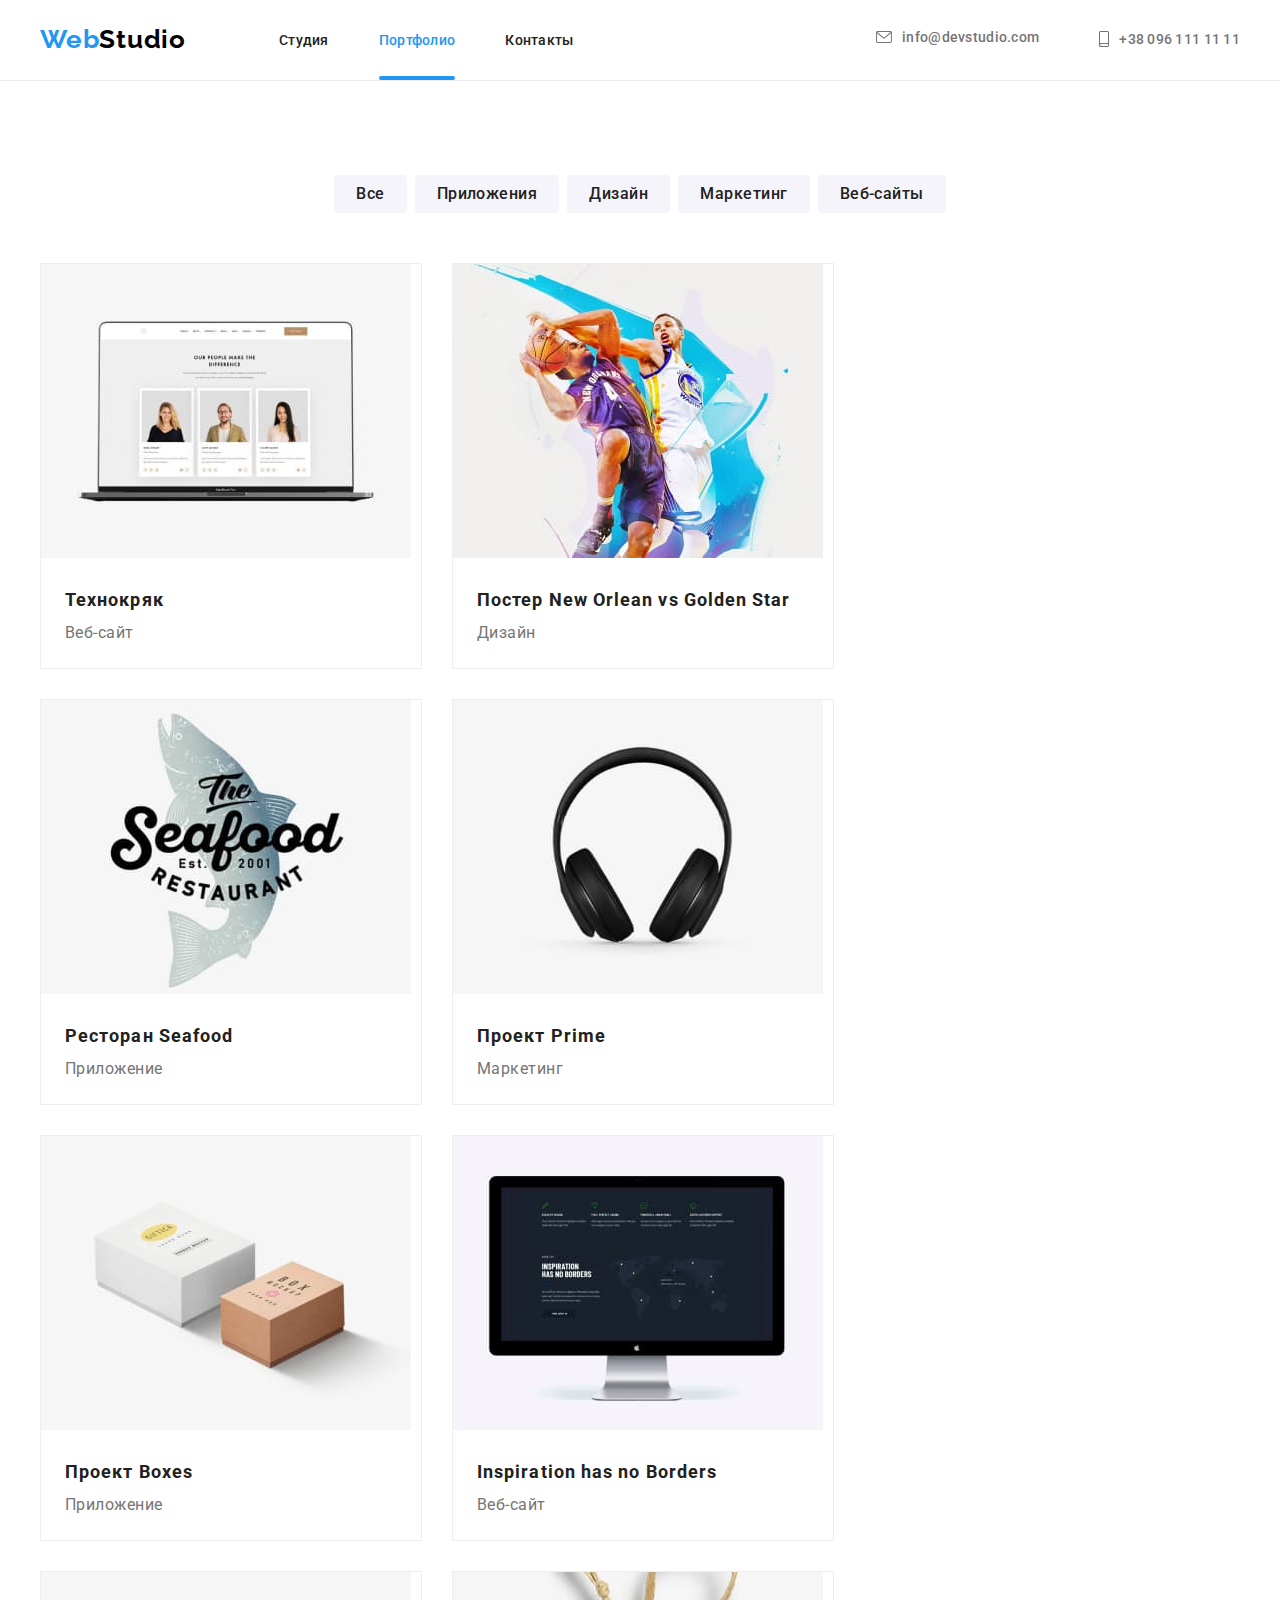
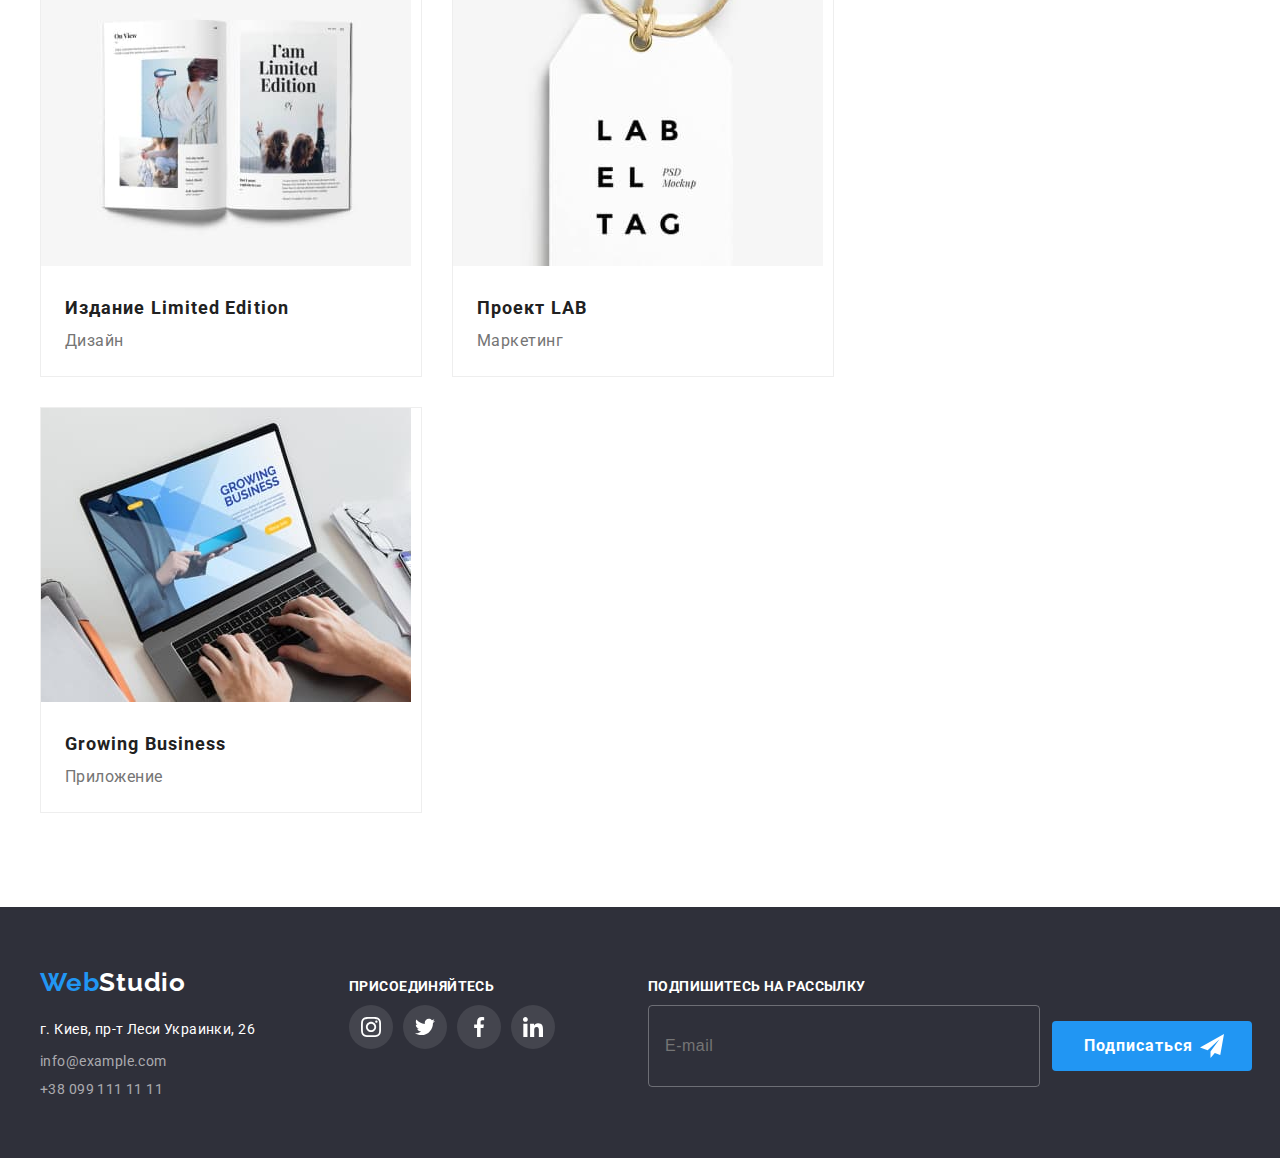
==== portfolio.html @ 2381a297 "just push" ====
<!DOCTYPE html>
<html lang="ru">
  <head>
    <meta charset="UTF-8" />
    <meta http-equiv="X-UA-Compatible" content="IE=edge" />
    <meta name="viewport" content="width=device-width, initial-scale=1.0" />
    <link
      href="https://fonts.googleapis.com/css2?family=Raleway:wght@700&family=Roboto:wght@400;500;700;900&display=swap"
      rel="stylesheet"
    />
    <title>webstudio</title>
    <link
      rel="stylesheet"
      href="https://cdnjs.cloudflare.com/ajax/libs/modern-normalize/1.1.0/modern-normalize.min.css"
      integrity="sha512-wpPYUAdjBVSE4KJnH1VR1HeZfpl1ub8YT/NKx4PuQ5NmX2tKuGu6U/JRp5y+Y8XG2tV+wKQpNHVUX03MfMFn9Q=="
      crossorigin="anonymous"
      referrerpolicy="no-referrer"
    />
    <!-- <link rel="stylesheet" href="./css/styles.css" /> -->
    <link rel="stylesheet" href="./css/main.min.css" />
  </head>

  <body>
    <!-- Шапка-->
    <header class="page-header">
      <div class="container">
        <nav class="nav">
          <a href="/" lang="en" class="logo link"
            ><span class="logo-part link">Web</span>Studio</a
          >
          <ul class="nav__menu">
            <li class="menu__item">
              <a href="./index.html" class="menu__link link">Студия</a>
            </li>
            <li class="menu__item">
              <a href="./portfolio.html" class="menu__link link current"
                >Портфолио</a
              >
            </li>
            <li class="menu__item">
              <a href="" class="menu__link link">Контакты</a>
            </li>
          </ul>
        </nav>
        <ul class="header-contacts">
          <li class="mail-icon">
            <a
              href="mailto:info@devstudio.com"
              class="contact-list-header link"
            >
              <svg class="envelope-header-icon" width="16" height="12">
                <use href="./images/icons.svg#icon-envelope"></use>
              </svg>
              info@devstudio.com</a
            >
          </li>
          <li>
            <a href="tel:+380961111111" class="contact-list-header link">
              <svg class="phone-header-icon" width="10" height="16">
                <use href="./images/icons.svg#icon-smartphone"></use>
              </svg>
              +38 096 111 11 11</a
            >
          </li>
        </ul>
      </div>
    </header>
    <main>
      <section class="portfolio-section">
        <div class="container">
          <h1 class="visually-hidden">Наши проекты</h1>
          <ul class="menu-list">
            <li class="menu-list__item">
              <button type="button" class="menu-list__menu-btn current">
                Все
              </button>
            </li>
            <li class="menu-list__item">
              <button type="button" class="menu-list__menu-btn">
                Приложения
              </button>
            </li>
            <li class="menu-list__item">
              <button type="button" class="menu-list__menu-btn">Дизайн</button>
            </li>
            <li class="menu-list__item">
              <button type="button" class="menu-list__menu-btn">
                Маркетинг
              </button>
            </li>
            <li class="menu-list__item">
              <button type="button" class="menu-list__menu-btn">
                Веб-сайты
              </button>
            </li>
          </ul>
          <ul class="exemples">
            <li class="exemples__card">
              <div class="exemples-hover-wrap">
                <img
                  src="./images/projectsimg/technokriack.jpg"
                  alt="открытый ноутбук"
                />
                <p class="exemples-hover-text">
                  Ресурс предлагает комплексные предложения с разным уровнем
                  функционала и сервисов. Все это позволит посетителю получить
                  исчерпывающие сведения о компании или частном лице.
                </p>
              </div>
              <div class="sample-caption">
                <h3 class="exemple-caption">Технокряк</h3>
                <p class="exemple-type">Веб-сайт</p>
              </div>
            </li>
            <li class="exemples__card">
              <div class="exemples-hover-wrap">
                <img
                  src="./images/projectsimg/basketposter.jpg"
                  alt="два баскетболиста борются за мяч"
                />
                <p class="exemples-hover-text">
                  Ресурс предлагает комплексные предложения с разным уровнем
                  функционала и сервисов. Все это позволит посетителю получить
                  исчерпывающие сведения о компании или частном лице.
                </p>
              </div>
              <div class="sample-caption">
                <h3 class="exemple-caption">
                  Постер <span lang="en">New Orlean vs Golden Star</span>
                </h3>
                <p class="exemple-type">Дизайн</p>
              </div>
            </li>
            <li class="exemples__card">
              <div class="exemples-hover-wrap">
                <img
                  src="./images/projectsimg/restaurantseafood.jpg"
                  alt="логотип ресторана с нарисованой рыбой на фоне"
                />
                <p class="exemples-hover-text">
                  Ресурс предлагает комплексные предложения с разным уровнем
                  функционала и сервисов. Все это позволит посетителю получить
                  исчерпывающие сведения о компании или частном лице.
                </p>
              </div>
              <div class="sample-caption">
                <h3 class="exemple-caption">
                  Ресторан <span lang="en">Seafood</span>
                </h3>
                <p class="exemple-type">Приложение</p>
              </div>
            </li>
            <li class="exemples__card">
              <div class="exemples-hover-wrap">
                <img
                  src="./images/projectsimg/primeearpods.jpg"
                  alt="черные наушники большие"
                />
                <p class="exemples-hover-text">
                  Ресурс предлагает комплексные предложения с разным уровнем
                  функционала и сервисов. Все это позволит посетителю получить
                  исчерпывающие сведения о компании или частном лице.
                </p>
              </div>
              <div class="sample-caption">
                <h3 class="exemple-caption">
                  Проект <span lang="en">Prime</span>
                </h3>
                <p class="exemple-type">Маркетинг</p>
              </div>
            </li>
            <li class="exemples__card">
              <div class="exemples-hover-wrap">
                <img
                  src="./images/projectsimg/boxes.jpg"
                  alt="две коробки белая и бежевая"
                />
                <p class="exemples-hover-text">
                  Ресурс предлагает комплексные предложения с разным уровнем
                  функционала и сервисов. Все это позволит посетителю получить
                  исчерпывающие сведения о компании или частном лице.
                </p>
              </div>
              <div class="sample-caption">
                <h3 class="exemple-caption">
                  Проект <span lang="en">Boxes</span>
                </h3>
                <p class="exemple-type">Приложение</p>
              </div>
            </li>
            <li class="exemples__card">
              <div class="exemples-hover-wrap">
                <img
                  src="./images/projectsimg/inspirationmac.jpg"
                  alt="imac компьютер на белом фоне"
                />
                <p class="exemples-hover-text">
                  Ресурс предлагает комплексные предложения с разным уровнем
                  функционала и сервисов. Все это позволит посетителю получить
                  исчерпывающие сведения о компании или частном лице.
                </p>
              </div>
              <div class="sample-caption">
                <h3 lang="en" class="exemple-caption">
                  Inspiration has no Borders
                </h3>
                <p class="exemple-type">Веб-сайт</p>
              </div>
            </li>
            <li class="exemples__card">
              <div class="exemples-hover-wrap">
                <img
                  src="./images/projectsimg/limitededition.jpg"
                  alt="открытая книга с фотографиями девушек и текстом"
                />
                <p class="exemples-hover-text">
                  Ресурс предлагает комплексные предложения с разным уровнем
                  функционала и сервисов. Все это позволит посетителю получить
                  исчерпывающие сведения о компании или частном лице.
                </p>
              </div>
              <div class="sample-caption">
                <h3 class="exemple-caption">
                  Издание <span lang="en">Limited Edition</span>
                </h3>
                <p class="exemple-type">Дизайн</p>
              </div>
            </li>
            <li class="exemples__card">
              <div class="exemples-hover-wrap">
                <img
                  src="./images/projectsimg/labproject.jpg"
                  alt="бирка подвешена на бежевой веревке"
                />
                <p class="exemples-hover-text">
                  Ресурс предлагает комплексные предложения с разным уровнем
                  функционала и сервисов. Все это позволит посетителю получить
                  исчерпывающие сведения о компании или частном лице.
                </p>
              </div>
              <div class="sample-caption">
                <h3 class="exemple-caption">
                  Проект <span lang="en">LAB</span>
                </h3>
                <p class="exemple-type">Маркетинг</p>
              </div>
            </li>
            <li class="exemples__card">
              <div class="exemples-hover-wrap">
                <img
                  src="./images/projectsimg/businesgrow.jpg"
                  alt="открытый ноутбук с руками на клавиатуре"
                />
                <p class="exemples-hover-text">
                  Ресурс предлагает комплексные предложения с разным уровнем
                  функционала и сервисов. Все это позволит посетителю получить
                  исчерпывающие сведения о компании или частном лице.
                </p>
              </div>
              <div class="sample-caption">
                <h3 lang="en" class="exemple-caption">Growing Business</h3>
                <p class="exemple-type">Приложение</p>
              </div>
            </li>
          </ul>
        </div>
      </section>
    </main>
    <footer class="page-footer">
      <div class="container footer">
        <div class="container-footer">
          <div class="footer-logo-main">
            <a href="/" lang="en" class="logo link"
              ><span class="logo-part link"> Web</span
              ><span class="footer-logo">Studio</span></a
            >
          </div>
          <address>
            <ul class="footer-contacts">
              <li class="footer-contacts__item">
                <a
                  href="https://goo.gl/maps/MhNTVuYmyWMfQof16"
                  target="_blank"
                  rel="nooper nofollow norereferrer"
                  class="address link"
                  >г. Киев, пр-т Леси Украинки, 26</a
                >
              </li>
              <li class="footer-contacts__item">
                <a href="mailto:info@example.com" class="contact-list link"
                  >info@example.com</a
                >
              </li>
              <li class="footer-contacts__item">
                <a href="tel:+380991111111" class="contact-list link"
                  >+38 099 111 11 11</a
                >
              </li>
            </ul>
          </address>
        </div>

        <div class="footer-soc">
          <p class="footer-soc__title">ПРИСОЕДИНЯЙТЕСЬ</p>
          <ul class="footer-soc__list">
            <li class="footer-soc__item">
              <a href="" class="footer-soc__link">
                <svg class="footer-soc__icon" width="20" height="20">
                  <use href="./images/icons.svg#icon-instagram"></use>
                </svg>
              </a>
            </li>
            <li class="footer-soc__item">
              <a href="" class="footer-soc__link">
                <svg class="footer-soc__icon" width="20" height="20">
                  <use href="./images/icons.svg#icon-twitter"></use>
                </svg>
              </a>
            </li>
            <li class="footer-soc__item">
              <a href="" class="footer-soc__link">
                <svg class="footer-soc__icon" width="20" height="20">
                  <use href="./images/icons.svg#icon-facebook"></use>
                </svg>
              </a>
            </li>
            <li class="footer-soc__item">
              <a href="" class="footer-soc__link">
                <svg class="footer-soc__icon" width="20" height="20">
                  <use href="./images/icons.svg#icon-linkedin"></use>
                </svg>
              </a>
            </li>
          </ul>
        </div>
        <div class="subscribe">
          <h2 class="subscribe__title">Подпишитесь на рассылку</h2>
          <div class="form">
            <input
              type="email"
              name="user-mail-footer"
              class="form__input"
              id="user-mail-footer"
              placeholder="E-mail"
            />
            <div class="form__button-wrap">
              <button type="submit" class="button-title">Подписаться</button>
              <svg class="send-icon" width="24" height="24">
                <use href="./images/icons.svg#icon-send"></use>
              </svg>
            </div>
          </div>
        </div>
      </div>
    </footer>
  </body>
</html>
---- css/main.min.css ----
:root{--primary-text-color: #757575;--tittle-text-color: #212121;--accent-color: #2196f3;--primary-bg-color: #ffffff}html{-webkit-box-sizing:border-box;box-sizing:border-box}body{background-color:var(--primary-bg-color);color:var(--primary-text-color);font-family:Roboto,sans-serif;margin:0}p,h1,h2,h3,h4,h5,h6{font-family:Roboto;margin:0}ul{list-style:none;padding:0;margin:0}img{max-width:100%}.link{text-decoration:none}.list{list-style:none}.visually-hidden{position:absolute;white-space:nowrap;width:1px;height:1px;overflow:hidden;border:0;padding:0;clip:rect(0 0 0 0);-webkit-clip-path:inset(50%);clip-path:inset(50%);margin:-1px}.container{width:1200px;padding-left:15px;padding-right:15px;margin:auto}.features{padding-top:94px;padding-bottom:94px}.portfolio-section{padding-top:94px;padding-bottom:94px}.about{padding-bottom:94px}.logo{font-family:"Raleway",sans-serif;font-style:normal;font-weight:700;color:#000;font-size:26px;line-height:1.19;letter-spacing:.03em;margin-right:93px}.logo-part{color:var(--accent-color);letter-spacing:.03em}.footer-logo{color:#fff;background-color:#2f303a;letter-spacing:.03em}.button-title{font-family:inherit;font-style:normal;font-weight:700;font-size:16px;line-height:1.88;display:-webkit-box;display:-ms-flexbox;display:flex;-webkit-box-align:center;-ms-flex-align:center;align-items:center;text-align:center;letter-spacing:.06em;cursor:pointer;color:#fff;background-color:#2196f3;min-width:200px;height:50px;padding:10px 32px;margin:auto;border-radius:4px;border:0}.button-title:hover,.button-title:focus{opacity:.9;-webkit-transition:250ms cubic-bezier(0.4, 0, 0.2, 1);transition:250ms cubic-bezier(0.4, 0, 0.2, 1)}.form__button-wrap{display:-webkit-box;display:-ms-flexbox;display:flex;-webkit-box-orient:horizontal;-webkit-box-direction:reverse;-ms-flex-direction:row-reverse;flex-direction:row-reverse;position:relative}.modal-button{display:block;margin:0 auto;margin-top:30px;padding:10px 55px}.menu-list__menu-btn{font-family:inherit;font-weight:500;font-size:16px;line-height:1.62;cursor:pointer;letter-spacing:.03em;color:var(--tittle-text-color);background:#f5f4fa;padding:6px 22px;-webkit-transition:250ms cubic-bezier(0.4, 0, 0.2, 1);transition:250ms cubic-bezier(0.4, 0, 0.2, 1)}.menu-list__menu-btn{border-radius:4px;border:rgba(0,0,0,0)}.menu-list__menu-btn:hover,.menu-list__menu-btn:focus,.menu-list__menu-btn .current{color:#fff;background-color:#2196f3}.menu-list__menu-btn:hover,.menu-list__menu-btn:focus{-webkit-box-shadow:0px 3px 1px rgba(0,0,0,.1),0px 1px 2px rgba(0,0,0,.08),0px 2px 2px rgba(0,0,0,.12);box-shadow:0px 3px 1px rgba(0,0,0,.1),0px 1px 2px rgba(0,0,0,.08),0px 2px 2px rgba(0,0,0,.12)}.about-title,.team-title,.section-title{font-style:normal;font-weight:700;font-size:36px;line-height:1.17;text-align:center;letter-spacing:.03em;color:var(--tittle-text-color);margin-bottom:50px}.nav__menu{display:-webkit-box;display:-ms-flexbox;display:flex;-webkit-box-align:center;-ms-flex-align:center;align-items:center;margin:0}.nav__menu .link{font-style:normal;font-weight:500;font-size:14px;line-height:1.14;color:var(--tittle-text-color);letter-spacing:.02em;-webkit-transition:250ms cubic-bezier(0.4, 0, 0.2, 1);transition:250ms cubic-bezier(0.4, 0, 0.2, 1)}.nav__menu .menu__link:hover::after,.nav__menu .menu__link:focus::after{opacity:1}.nav__menu .link:hover,.nav__menu .link:focus{color:var(--accent-color);-webkit-transition:250ms cubic-bezier(0.4, 0, 0.2, 1);transition:250ms cubic-bezier(0.4, 0, 0.2, 1)}.nav__menu .link.current{color:var(--accent-color)}.menu__item>.link{position:relative;padding-top:32px;padding-bottom:32px}.menu__item:not(:last-child){margin-right:50px}.menu__link.current::after{content:"";position:absolute;bottom:0;display:block;width:100%;height:4px;border-radius:2px;opacity:1;background:var(--accent-color)}.menu__link::after{content:"";position:absolute;bottom:0;display:block;width:100%;height:4px;border-radius:2px;background:var(--accent-color);opacity:0;-webkit-transition:opacity 250ms cubic-bezier(0.4, 0, 0.2, 1);transition:opacity 250ms cubic-bezier(0.4, 0, 0.2, 1)}.menu__link:hover::after,.menu__link:focus::after{content:"";position:absolute;bottom:0;display:block;width:100%;height:4px;border-radius:2px;background-color:var(--accent-color)}.menu__link:hover::after,.menu__link:focus::after{content:"";position:absolute;bottom:0;display:block;width:100%;height:4px;border-radius:2px;background-color:var(--accent-color)}.page-header{padding-top:24px;padding-bottom:25px;border-bottom:1px solid #ececec}.page-header .container{display:-webkit-box;display:-ms-flexbox;display:flex;-webkit-box-align:center;-ms-flex-align:center;align-items:center}.nav{display:-webkit-box;display:-ms-flexbox;display:flex}.header-contacts{display:-webkit-box;display:-ms-flexbox;display:flex;margin:0;margin-left:auto;-webkit-box-pack:end;-ms-flex-pack:end;justify-content:end}.contact-list-header{display:-webkit-box;display:-ms-flexbox;display:flex;-webkit-box-align:center;-ms-flex-align:center;align-items:center;-webkit-box-pack:center;-ms-flex-pack:center;justify-content:center;content:"";margin-left:10px;background-color:#fff;background-size:contain;font-weight:500;font-size:14px;line-height:1.14px;letter-spacing:.02em;color:var(--primary-text-color);-webkit-transition:250ms cubic-bezier(0.4, 0, 0.2, 1);transition:250ms cubic-bezier(0.4, 0, 0.2, 1)}.contact-list-header:hover,.contact-list-header:focus{color:var(--accent-color);fill:var(--accent-color)}.contact-list-header:hover .envelope-header-icon,.contact-list-header:focus .envelope-header-icon,.contact-list-header:hover .phone-header-icon,.contact-list-header:focus .phone-header-icon{color:var(--accent-color);fill:var(--accent-color);-webkit-transition:250ms cubic-bezier(0.4, 0, 0.2, 1);transition:250ms cubic-bezier(0.4, 0, 0.2, 1)}.envelope-header-icon,.phone-header-icon{display:-webkit-box;display:-ms-flexbox;display:flex;-webkit-box-align:center;-ms-flex-align:center;align-items:center;-webkit-box-pack:center;-ms-flex-pack:center;justify-content:center;background-size:contain;fill:var(--primary-text-color);margin-right:10px;-webkit-transition:250ms cubic-bezier(0.4, 0, 0.2, 1);transition:250ms cubic-bezier(0.4, 0, 0.2, 1)}.mail-icon{margin-right:50px;padding:0}.contact-list{font-style:normal;font-weight:400;font-size:14px;line-height:1.71px;letter-spacing:.03em;color:rgba(255,255,255,.6);-webkit-transition:250ms cubic-bezier(0.4, 0, 0.2, 1);transition:250ms cubic-bezier(0.4, 0, 0.2, 1)}.contact-list:hover,.contact-list:focus{color:var(--accent-color)}.hero{background-color:#2f303a;background-image:-webkit-gradient(linear, left top, left bottom, from(rgba(47, 48, 58, 0.4)), to(rgba(47, 48, 58, 0.4))),url(../images/hero-bg\ .jpg);background-image:linear-gradient(rgba(47, 48, 58, 0.4), rgba(47, 48, 58, 0.4)),url(../images/hero-bg\ .jpg);max-width:1600px;margin:0 auto;background-repeat:no-repeat;background-position:center;padding-top:200px;padding-bottom:200px}.hero-title{font-weight:900;font-size:44px;line-height:1.36;text-align:center;letter-spacing:.06em;text-transform:uppercase;color:#fff;width:696px;height:120px;-webkit-box-align:center;-ms-flex-align:center;align-items:center;margin:auto;margin-bottom:30px}.feature{display:-webkit-box;display:-ms-flexbox;display:flex;margin-top:0;margin-bottom:0}.feature__item-list:not(:last-child){margin-right:30px}.features-icon{display:-webkit-box;display:-ms-flexbox;display:flex;-webkit-box-pack:center;-ms-flex-pack:center;justify-content:center;-webkit-box-align:center;-ms-flex-align:center;align-items:center;margin-bottom:30px;width:270px;height:120px;background-color:#f5f4fa;border-radius:4px}.feature-item{font-style:normal;font-weight:700;font-size:14px;line-height:1.14;letter-spacing:.03em;text-transform:uppercase;color:var(--tittle-text-color);margin-bottom:10px}.feature-list{font-weight:400;font-size:14px;line-height:1.71;letter-spacing:.03em}.pic-items{display:-webkit-box;display:-ms-flexbox;display:flex;-webkit-box-pack:justify;-ms-flex-pack:justify;justify-content:space-between;margin:0}.pic-items__caption{position:absolute;padding:27px;bottom:0px;width:100%;font-weight:700;font-size:14px;line-height:1.14;text-align:center;letter-spacing:.03em;text-transform:uppercase;color:var(--primary-bg-color);background:rgba(47,48,58,.8)}.pic-items__img{position:relative}.pic-items__img:not(:last-child){margin-right:30px}.employees{background-color:#f5f4fa;padding-top:94px;padding-bottom:94px}.teammates-items{display:-webkit-box;display:-ms-flexbox;display:flex;-webkit-box-pack:justify;-ms-flex-pack:justify;justify-content:space-between;margin:0}.teammates-items__list{background-color:var(--primary-bg-color);-webkit-box-shadow:0px 1px 3px rgba(0,0,0,.12),0px 1px 1px rgba(0,0,0,.14),0px 2px 1px rgba(0,0,0,.2);box-shadow:0px 1px 3px rgba(0,0,0,.12),0px 1px 1px rgba(0,0,0,.14),0px 2px 1px rgba(0,0,0,.2)}.teammates-items__list:not(:last-child){margin-right:30px}.caption{font-weight:500;font-size:16px;line-height:1.19;letter-spacing:.03em;color:var(--tittle-text-color);margin-bottom:10px}.job-title{font-size:16px;line-height:1.19;letter-spacing:.03em;margin-bottom:16px}.caption-job{text-align:center;padding-top:30px}.teammate-soc{display:-webkit-box;display:-ms-flexbox;display:flex;-webkit-box-pack:center;-ms-flex-pack:center;justify-content:center;padding-bottom:30px}.teammate-soc__item{width:44px;height:44px;margin-left:10px}.teammate-soc__item:first-child{margin-left:0}.teammate-soc__link{display:-webkit-box;display:-ms-flexbox;display:flex;-webkit-box-align:center;-ms-flex-align:center;align-items:center;-webkit-box-pack:center;-ms-flex-pack:center;justify-content:center;width:100%;height:100%;border-radius:50%;color:#afb1b8;-webkit-transition:background-color 250ms cubic-bezier(0.4, 0, 0.2, 1);transition:background-color 250ms cubic-bezier(0.4, 0, 0.2, 1)}.teammate-soc__link:hover,.teammate-soc__link:focus{background-color:#2196f3;color:var(--primary-bg-color)}.employees-soc-icon{fill:currentColor}.clients{padding-top:94px;padding-bottom:94px}.customer{display:-webkit-box;display:-ms-flexbox;display:flex;margin-top:0;margin-bottom:0}.customer__item:not(:last-child){margin-right:30px}.customer__icon{display:-webkit-box;display:-ms-flexbox;display:flex;-webkit-box-pack:center;-ms-flex-pack:center;justify-content:center;-webkit-box-align:center;-ms-flex-align:center;align-items:center;width:170px;height:92px;fill:#afb1b8;border:1px solid #afb1b8;border-radius:4px;-webkit-transition:250ms cubic-bezier(0.4, 0, 0.2, 1);transition:250ms cubic-bezier(0.4, 0, 0.2, 1)}.customer__icon:hover,.customer__icon:focus{fill:var(--accent-color);border-color:var(--accent-color)}.page-footer{display:-webkit-box;display:-ms-flexbox;display:flex;background-color:#2f303a;padding-top:60px;padding-bottom:60px}.container.footer{display:-webkit-box;display:-ms-flexbox;display:flex;-webkit-box-align:baseline;-ms-flex-align:baseline;align-items:baseline}.container-footer{display:block;-webkit-box-align:center;-ms-flex-align:center;align-items:center;-webkit-box-pack:center;-ms-flex-pack:center;justify-content:center}.footer-contacts{display:block;margin-top:20px}.footer-contacts__item:not(:last-child){margin-bottom:9px}.address{font-style:normal;font-weight:400;font-size:14px;line-height:1.71;letter-spacing:.03em;color:#fff}.footer-soc__title{display:block;-webkit-box-align:center;-ms-flex-align:center;align-items:center;-webkit-box-pack:start;-ms-flex-pack:start;justify-content:flex-start;margin-bottom:10px;font-weight:700;font-size:14px;line-height:1.14;letter-spacing:.03em;text-transform:uppercase;color:var(--primary-bg-color)}.footer-soc{display:block;-webkit-box-align:center;-ms-flex-align:center;align-items:center;-webkit-box-pack:center;-ms-flex-pack:center;justify-content:center;margin-left:70px}.footer-soc__list{display:-webkit-box;display:-ms-flexbox;display:flex;-webkit-box-pack:center;-ms-flex-pack:center;justify-content:center}.footer-soc__item{width:44px;height:44px;margin-left:10px}.footer-soc__item:first-child{margin-left:0}.footer-soc__link{display:-webkit-box;display:-ms-flexbox;display:flex;-webkit-box-align:center;-ms-flex-align:center;align-items:center;-webkit-box-pack:center;-ms-flex-pack:center;justify-content:center;width:100%;height:100%;border-radius:50%;background-color:rgba(255,255,255,.1);-webkit-transition:250ms cubic-bezier(0.4, 0, 0.2, 1);transition:250ms cubic-bezier(0.4, 0, 0.2, 1)}.footer-soc__link:hover,.footer-soc__link:focus{background-color:var(--accent-color)}.footer-soc__icon{fill:var(--primary-bg-color)}.subscribe{margin-left:93px}.subscribe__title{display:block;-webkit-box-align:center;-ms-flex-align:center;align-items:center;-webkit-box-pack:start;-ms-flex-pack:start;justify-content:flex-start;margin-bottom:10px;font-weight:700;font-size:14px;line-height:1.14;letter-spacing:.03em;text-transform:uppercase;color:var(--primary-bg-color)}.send-icon{position:absolute;right:28px;top:50%;-webkit-transform:translateY(-50%);transform:translateY(-50%)}.form{display:-webkit-box;display:-ms-flexbox;display:flex}.form__input{width:358px;height:50px;margin-right:12px;padding:15px 16px;background:rgba(0,0,0,0);border:1px solid rgba(255,255,255,.3);border-radius:4px;outline:rgba(0,0,0,0);font-weight:400;font-size:16px;line-height:1.25;letter-spacing:.03em;color:rgba(255,255,255,.6)}.backdrop{position:fixed;top:0;left:0;width:100%;height:100%;background-color:rgba(0,0,0,.2);-webkit-transition:250ms cubic-bezier(0.4, 0, 0.2, 1);transition:250ms cubic-bezier(0.4, 0, 0.2, 1)}.backdrop.is-hidden .modal{-webkit-transform:translate(-50%, -50%) scale(0);transform:translate(-50%, -50%) scale(0)}.modal{position:absolute;top:50%;left:50%;-webkit-transform:translate(-50%, -50%) scale(1);transform:translate(-50%, -50%) scale(1);width:528px;min-height:581px;background-color:var(--primary-bg-color);border-radius:4px;padding:40px;-webkit-transition:-webkit-transform 250ms cubic-bezier(0.4, 0, 0.2, 1);transition:-webkit-transform 250ms cubic-bezier(0.4, 0, 0.2, 1);transition:transform 250ms cubic-bezier(0.4, 0, 0.2, 1);transition:transform 250ms cubic-bezier(0.4, 0, 0.2, 1), -webkit-transform 250ms cubic-bezier(0.4, 0, 0.2, 1)}.modal-close{position:absolute;right:8px;top:8px;width:30px;height:30px;border:1px solid rgba(0,0,0,.1);border-radius:50%;cursor:pointer;background-color:rgba(0,0,0,0);display:-webkit-box;display:-ms-flexbox;display:flex;-webkit-box-align:center;-ms-flex-align:center;align-items:center;-webkit-box-pack:center;-ms-flex-pack:center;justify-content:center}.modal-close:hover{fill:var(--accent-color);-webkit-transition:250ms cubic-bezier(0.4, 0, 0.2, 1);transition:250ms cubic-bezier(0.4, 0, 0.2, 1)}.is-hidden{opacity:0;visibility:hidden;pointer-events:none}.modal-title{font-style:normal;font-weight:700;font-size:20px;line-height:1.15;text-align:center;letter-spacing:.03em;color:var(--tittle-text-color);margin-bottom:12px}.modal-input{width:100%;height:40px;padding-left:42px;background-color:rgba(0,0,0,0);outline:rgba(0,0,0,0);cursor:pointer;border:1px solid rgba(33,33,33,.2);border-radius:4px}.modal-input:focus{border-color:var(--accent-color);-webkit-transition:250ms cubic-bezier(0.4, 0, 0.2, 1);transition:250ms cubic-bezier(0.4, 0, 0.2, 1)}.modal-input:focus+.input-icon{fill:var(--accent-color);-webkit-transition:250ms cubic-bezier(0.4, 0, 0.2, 1);transition:250ms cubic-bezier(0.4, 0, 0.2, 1)}.input-icon{position:absolute;left:12px;top:50%;-webkit-transform:translateY(-50%);transform:translateY(-50%)}.modal-field{margin-bottom:10px}.modal-field__label{display:block;font-weight:400;font-size:12px;line-height:1.16;letter-spacing:.01em;color:var(--primary-text-color);margin-bottom:4px}.modal-field__text{display:-webkit-box;display:-ms-flexbox;display:flex;-webkit-box-pack:center;-ms-flex-pack:center;justify-content:center;margin-top:20px}.modal-field__placeholder-text{resize:none;width:100%;height:120px;border:1px solid rgba(33,33,33,.2);border-radius:4px;padding:12px 16px;outline:rgba(0,0,0,0);font-weight:400;font-size:14px;line-height:1.14px;letter-spacing:.01em;cursor:pointer}.modal-field__placeholder-text:focus{border-color:var(--accent-color);padding:12px 16px;-webkit-transition:250ms cubic-bezier(0.4, 0, 0.2, 1);transition:250ms cubic-bezier(0.4, 0, 0.2, 1)}.modal-field__placeholder-text::-webkit-input-placeholder{font-weight:400;font-size:12px;line-height:1.14px;letter-spacing:.01em;color:rgba(117,117,117,.5)}.modal-field__placeholder-text::-moz-placeholder{font-weight:400;font-size:12px;line-height:1.14px;letter-spacing:.01em;color:rgba(117,117,117,.5)}.modal-field__placeholder-text:-ms-input-placeholder{font-weight:400;font-size:12px;line-height:1.14px;letter-spacing:.01em;color:rgba(117,117,117,.5)}.modal-field__placeholder-text::-ms-input-placeholder{font-weight:400;font-size:12px;line-height:1.14px;letter-spacing:.01em;color:rgba(117,117,117,.5)}.modal-field__placeholder-text::placeholder{font-weight:400;font-size:12px;line-height:1.14px;letter-spacing:.01em;color:rgba(117,117,117,.5)}.modal-field__input-check:checked+.check-text span{background-color:var(--accent-color);border:none}.modal-field__input-check:checked+.check-text .check-icon{fill:var(--primary-bg-color);-webkit-transition:250ms cubic-bezier(0.4, 0, 0.2, 1);transition:250ms cubic-bezier(0.4, 0, 0.2, 1)}.input-wrap{position:relative}.check-text{font-weight:400;font-size:14px;line-height:1.71;letter-spacing:.03em;color:var(--primary-text-color);display:-webkit-box;display:-ms-flexbox;display:flex;-webkit-box-align:center;-ms-flex-align:center;align-items:center}.check-text a{color:var(--accent-color)}.check-text span{width:16px;height:15px;border:1px solid var(--tittle-text-color);border-radius:2px;margin-right:7px;display:-webkit-box;display:-ms-flexbox;display:flex;-webkit-box-align:center;-ms-flex-align:center;align-items:center;-webkit-box-pack:center;-ms-flex-pack:center;justify-content:center}.check-icon{fill:rgba(0,0,0,0)}.sample-caption{padding-top:20px;padding-bottom:20px;padding-left:24px;padding-right:24px}.exemple-caption{font-size:18px;line-height:2;color:var(--tittle-text-color);letter-spacing:.06em}.exemple-type{font-size:16px;line-height:1.88;letter-spacing:.03em;color:var(--primary-text-color)}.exemples{display:-webkit-box;display:-ms-flexbox;display:flex;-ms-flex-wrap:wrap;flex-wrap:wrap;margin:-15px}.exemples__card{-ms-flex-preferred-size:calc(33.3333333333% - 30px);flex-basis:calc(33.3333333333% - 30px);margin:15px;border:1px solid #eee;cursor:pointer}.exemples__card:hover .exemples-hover-text{-webkit-transform:translateY(0);transform:translateY(0)}.exemples__card:hover,.exemples__card:focus{-webkit-box-shadow:0px 1px 1px rgba(0,0,0,.12),0px 4px 4px rgba(0,0,0,.06),1px 4px 6px rgba(0,0,0,.16);box-shadow:0px 1px 1px rgba(0,0,0,.12),0px 4px 4px rgba(0,0,0,.06),1px 4px 6px rgba(0,0,0,.16)}.exemples-hover-wrap{position:relative;overflow:hidden}.exemples-hover-text{position:absolute;top:0;font-style:normal;font-size:18px;color:var(--primary-bg-color);line-height:1.55;font-weight:400;background-color:rgba(33,150,243,.9);padding:64px 24px;height:100%;-webkit-transform:translateY(100%);transform:translateY(100%);-webkit-transition:-webkit-transform 250ms cubic-bezier(0.4, 0, 0.2, 1);transition:-webkit-transform 250ms cubic-bezier(0.4, 0, 0.2, 1);transition:transform 250ms cubic-bezier(0.4, 0, 0.2, 1);transition:transform 250ms cubic-bezier(0.4, 0, 0.2, 1), -webkit-transform 250ms cubic-bezier(0.4, 0, 0.2, 1)}.menu-list{display:-webkit-box;display:-ms-flexbox;display:flex;-webkit-box-pack:center;-ms-flex-pack:center;justify-content:center;margin-bottom:50px}.menu-list__item:not(:last-child){margin-right:8px}/*# sourceMappingURL=main.min.css.map */
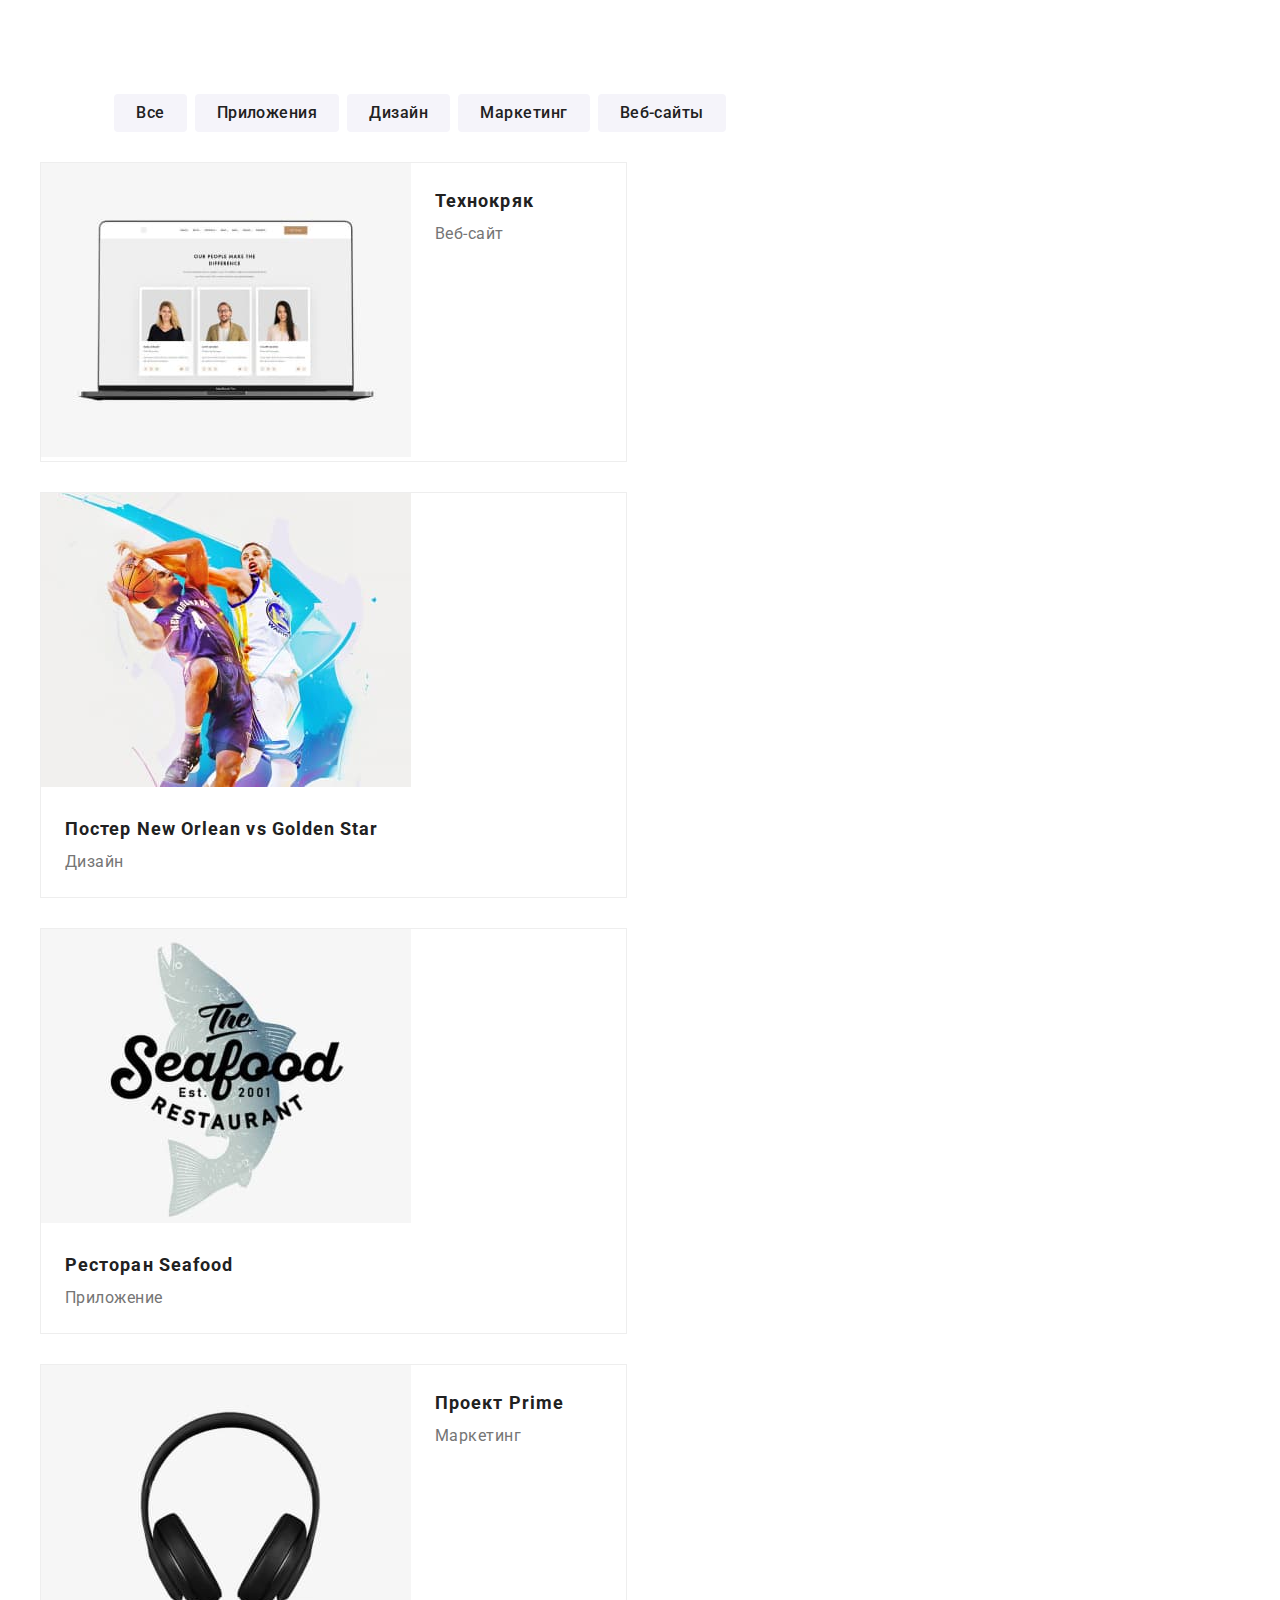
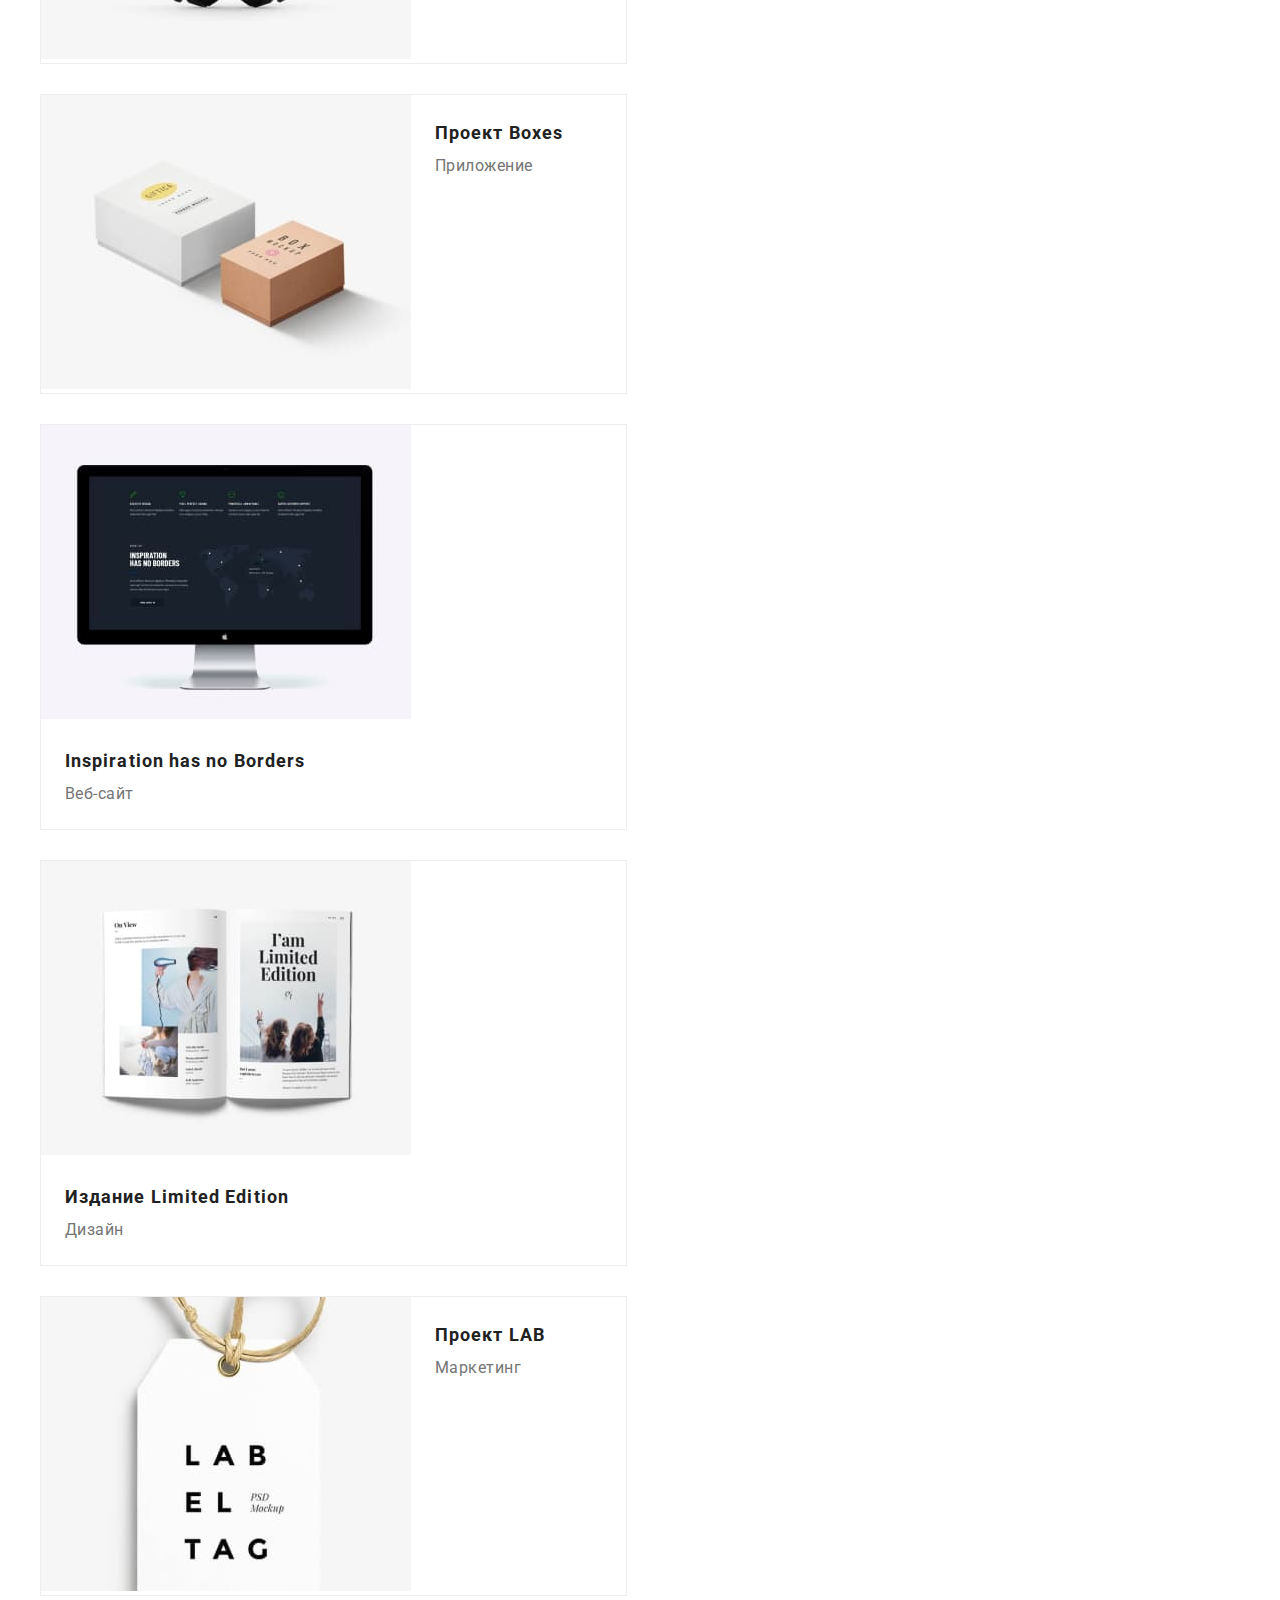
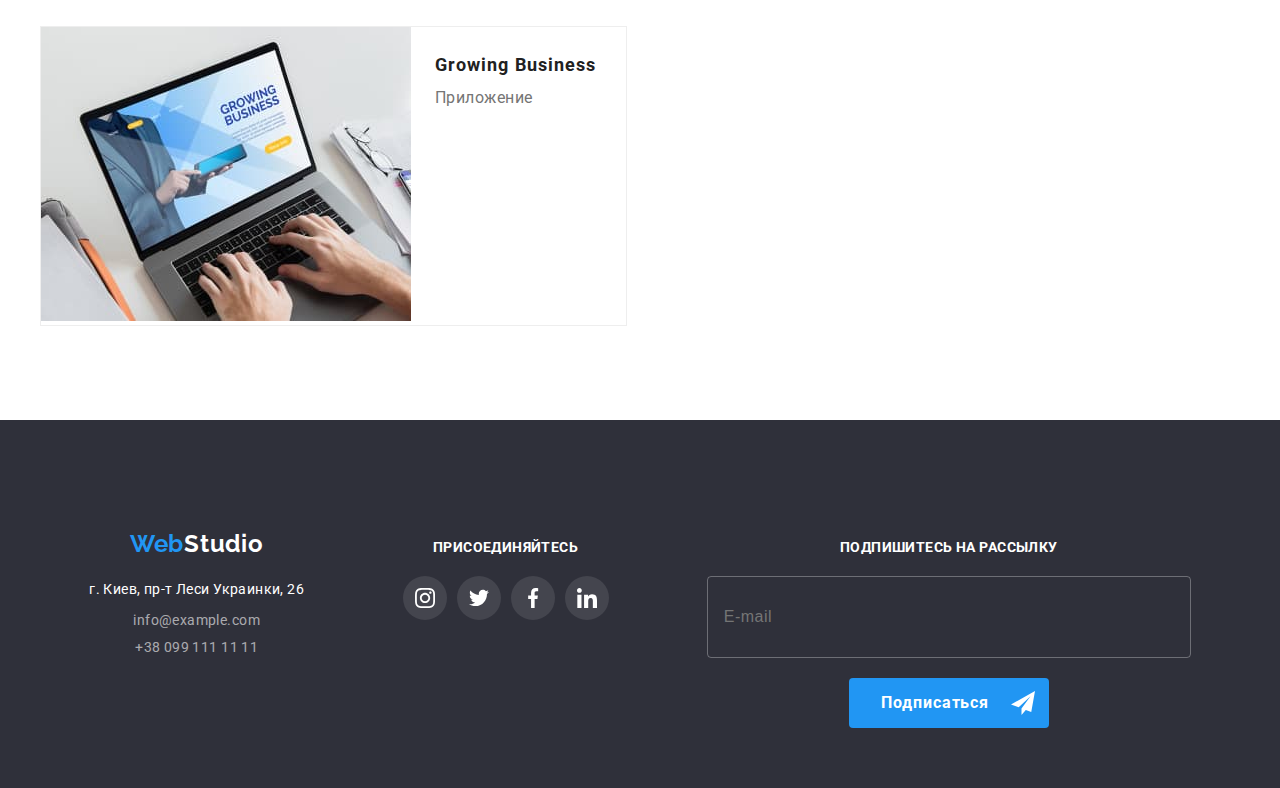
==== commit 401a18f4: "13/07/2022 1:11 hw8" ====
--- a/portfolio.html
+++ b/portfolio.html
@@ -22,7 +22,7 @@
 
   <body>
     <!-- Шапка-->
-    <header class="page-header">
+    <!-- <header class="page-header">
       <div class="container">
         <nav class="nav">
           <a href="/" lang="en" class="logo link"
@@ -64,7 +64,7 @@
           </li>
         </ul>
       </div>
-    </header>
+    </header> -->
     <main>
       <section class="portfolio-section">
         <div class="container">
--- a/css/main.min.css
+++ b/css/main.min.css
@@ -1 +1 @@
-:root{--primary-text-color: #757575;--tittle-text-color: #212121;--accent-color: #2196f3;--primary-bg-color: #ffffff}html{-webkit-box-sizing:border-box;box-sizing:border-box}body{background-color:var(--primary-bg-color);color:var(--primary-text-color);font-family:Roboto,sans-serif;margin:0}p,h1,h2,h3,h4,h5,h6{font-family:Roboto;margin:0}ul{list-style:none;padding:0;margin:0}img{max-width:100%}.link{text-decoration:none}.list{list-style:none}.visually-hidden{position:absolute;white-space:nowrap;width:1px;height:1px;overflow:hidden;border:0;padding:0;clip:rect(0 0 0 0);-webkit-clip-path:inset(50%);clip-path:inset(50%);margin:-1px}.container{width:1200px;padding-left:15px;padding-right:15px;margin:auto}.features{padding-top:94px;padding-bottom:94px}.portfolio-section{padding-top:94px;padding-bottom:94px}.about{padding-bottom:94px}.logo{font-family:"Raleway",sans-serif;font-style:normal;font-weight:700;color:#000;font-size:26px;line-height:1.19;letter-spacing:.03em;margin-right:93px}.logo-part{color:var(--accent-color);letter-spacing:.03em}.footer-logo{color:#fff;background-color:#2f303a;letter-spacing:.03em}.button-title{font-family:inherit;font-style:normal;font-weight:700;font-size:16px;line-height:1.88;display:-webkit-box;display:-ms-flexbox;display:flex;-webkit-box-align:center;-ms-flex-align:center;align-items:center;text-align:center;letter-spacing:.06em;cursor:pointer;color:#fff;background-color:#2196f3;min-width:200px;height:50px;padding:10px 32px;margin:auto;border-radius:4px;border:0}.button-title:hover,.button-title:focus{opacity:.9;-webkit-transition:250ms cubic-bezier(0.4, 0, 0.2, 1);transition:250ms cubic-bezier(0.4, 0, 0.2, 1)}.form__button-wrap{display:-webkit-box;display:-ms-flexbox;display:flex;-webkit-box-orient:horizontal;-webkit-box-direction:reverse;-ms-flex-direction:row-reverse;flex-direction:row-reverse;position:relative}.modal-button{display:block;margin:0 auto;margin-top:30px;padding:10px 55px}.menu-list__menu-btn{font-family:inherit;font-weight:500;font-size:16px;line-height:1.62;cursor:pointer;letter-spacing:.03em;color:var(--tittle-text-color);background:#f5f4fa;padding:6px 22px;-webkit-transition:250ms cubic-bezier(0.4, 0, 0.2, 1);transition:250ms cubic-bezier(0.4, 0, 0.2, 1)}.menu-list__menu-btn{border-radius:4px;border:rgba(0,0,0,0)}.menu-list__menu-btn:hover,.menu-list__menu-btn:focus,.menu-list__menu-btn .current{color:#fff;background-color:#2196f3}.menu-list__menu-btn:hover,.menu-list__menu-btn:focus{-webkit-box-shadow:0px 3px 1px rgba(0,0,0,.1),0px 1px 2px rgba(0,0,0,.08),0px 2px 2px rgba(0,0,0,.12);box-shadow:0px 3px 1px rgba(0,0,0,.1),0px 1px 2px rgba(0,0,0,.08),0px 2px 2px rgba(0,0,0,.12)}.about-title,.team-title,.section-title{font-style:normal;font-weight:700;font-size:36px;line-height:1.17;text-align:center;letter-spacing:.03em;color:var(--tittle-text-color);margin-bottom:50px}.nav__menu{display:-webkit-box;display:-ms-flexbox;display:flex;-webkit-box-align:center;-ms-flex-align:center;align-items:center;margin:0}.nav__menu .link{font-style:normal;font-weight:500;font-size:14px;line-height:1.14;color:var(--tittle-text-color);letter-spacing:.02em;-webkit-transition:250ms cubic-bezier(0.4, 0, 0.2, 1);transition:250ms cubic-bezier(0.4, 0, 0.2, 1)}.nav__menu .menu__link:hover::after,.nav__menu .menu__link:focus::after{opacity:1}.nav__menu .link:hover,.nav__menu .link:focus{color:var(--accent-color);-webkit-transition:250ms cubic-bezier(0.4, 0, 0.2, 1);transition:250ms cubic-bezier(0.4, 0, 0.2, 1)}.nav__menu .link.current{color:var(--accent-color)}.menu__item>.link{position:relative;padding-top:32px;padding-bottom:32px}.menu__item:not(:last-child){margin-right:50px}.menu__link.current::after{content:"";position:absolute;bottom:0;display:block;width:100%;height:4px;border-radius:2px;opacity:1;background:var(--accent-color)}.menu__link::after{content:"";position:absolute;bottom:0;display:block;width:100%;height:4px;border-radius:2px;background:var(--accent-color);opacity:0;-webkit-transition:opacity 250ms cubic-bezier(0.4, 0, 0.2, 1);transition:opacity 250ms cubic-bezier(0.4, 0, 0.2, 1)}.menu__link:hover::after,.menu__link:focus::after{content:"";position:absolute;bottom:0;display:block;width:100%;height:4px;border-radius:2px;background-color:var(--accent-color)}.menu__link:hover::after,.menu__link:focus::after{content:"";position:absolute;bottom:0;display:block;width:100%;height:4px;border-radius:2px;background-color:var(--accent-color)}.page-header{padding-top:24px;padding-bottom:25px;border-bottom:1px solid #ececec}.page-header .container{display:-webkit-box;display:-ms-flexbox;display:flex;-webkit-box-align:center;-ms-flex-align:center;align-items:center}.nav{display:-webkit-box;display:-ms-flexbox;display:flex}.header-contacts{display:-webkit-box;display:-ms-flexbox;display:flex;margin:0;margin-left:auto;-webkit-box-pack:end;-ms-flex-pack:end;justify-content:end}.contact-list-header{display:-webkit-box;display:-ms-flexbox;display:flex;-webkit-box-align:center;-ms-flex-align:center;align-items:center;-webkit-box-pack:center;-ms-flex-pack:center;justify-content:center;content:"";margin-left:10px;background-color:#fff;background-size:contain;font-weight:500;font-size:14px;line-height:1.14px;letter-spacing:.02em;color:var(--primary-text-color);-webkit-transition:250ms cubic-bezier(0.4, 0, 0.2, 1);transition:250ms cubic-bezier(0.4, 0, 0.2, 1)}.contact-list-header:hover,.contact-list-header:focus{color:var(--accent-color);fill:var(--accent-color)}.contact-list-header:hover .envelope-header-icon,.contact-list-header:focus .envelope-header-icon,.contact-list-header:hover .phone-header-icon,.contact-list-header:focus .phone-header-icon{color:var(--accent-color);fill:var(--accent-color);-webkit-transition:250ms cubic-bezier(0.4, 0, 0.2, 1);transition:250ms cubic-bezier(0.4, 0, 0.2, 1)}.envelope-header-icon,.phone-header-icon{display:-webkit-box;display:-ms-flexbox;display:flex;-webkit-box-align:center;-ms-flex-align:center;align-items:center;-webkit-box-pack:center;-ms-flex-pack:center;justify-content:center;background-size:contain;fill:var(--primary-text-color);margin-right:10px;-webkit-transition:250ms cubic-bezier(0.4, 0, 0.2, 1);transition:250ms cubic-bezier(0.4, 0, 0.2, 1)}.mail-icon{margin-right:50px;padding:0}.contact-list{font-style:normal;font-weight:400;font-size:14px;line-height:1.71px;letter-spacing:.03em;color:rgba(255,255,255,.6);-webkit-transition:250ms cubic-bezier(0.4, 0, 0.2, 1);transition:250ms cubic-bezier(0.4, 0, 0.2, 1)}.contact-list:hover,.contact-list:focus{color:var(--accent-color)}.hero{background-color:#2f303a;background-image:-webkit-gradient(linear, left top, left bottom, from(rgba(47, 48, 58, 0.4)), to(rgba(47, 48, 58, 0.4))),url(../images/hero-bg\ .jpg);background-image:linear-gradient(rgba(47, 48, 58, 0.4), rgba(47, 48, 58, 0.4)),url(../images/hero-bg\ .jpg);max-width:1600px;margin:0 auto;background-repeat:no-repeat;background-position:center;padding-top:200px;padding-bottom:200px}.hero-title{font-weight:900;font-size:44px;line-height:1.36;text-align:center;letter-spacing:.06em;text-transform:uppercase;color:#fff;width:696px;height:120px;-webkit-box-align:center;-ms-flex-align:center;align-items:center;margin:auto;margin-bottom:30px}.feature{display:-webkit-box;display:-ms-flexbox;display:flex;margin-top:0;margin-bottom:0}.feature__item-list:not(:last-child){margin-right:30px}.features-icon{display:-webkit-box;display:-ms-flexbox;display:flex;-webkit-box-pack:center;-ms-flex-pack:center;justify-content:center;-webkit-box-align:center;-ms-flex-align:center;align-items:center;margin-bottom:30px;width:270px;height:120px;background-color:#f5f4fa;border-radius:4px}.feature-item{font-style:normal;font-weight:700;font-size:14px;line-height:1.14;letter-spacing:.03em;text-transform:uppercase;color:var(--tittle-text-color);margin-bottom:10px}.feature-list{font-weight:400;font-size:14px;line-height:1.71;letter-spacing:.03em}.pic-items{display:-webkit-box;display:-ms-flexbox;display:flex;-webkit-box-pack:justify;-ms-flex-pack:justify;justify-content:space-between;margin:0}.pic-items__caption{position:absolute;padding:27px;bottom:0px;width:100%;font-weight:700;font-size:14px;line-height:1.14;text-align:center;letter-spacing:.03em;text-transform:uppercase;color:var(--primary-bg-color);background:rgba(47,48,58,.8)}.pic-items__img{position:relative}.pic-items__img:not(:last-child){margin-right:30px}.employees{background-color:#f5f4fa;padding-top:94px;padding-bottom:94px}.teammates-items{display:-webkit-box;display:-ms-flexbox;display:flex;-webkit-box-pack:justify;-ms-flex-pack:justify;justify-content:space-between;margin:0}.teammates-items__list{background-color:var(--primary-bg-color);-webkit-box-shadow:0px 1px 3px rgba(0,0,0,.12),0px 1px 1px rgba(0,0,0,.14),0px 2px 1px rgba(0,0,0,.2);box-shadow:0px 1px 3px rgba(0,0,0,.12),0px 1px 1px rgba(0,0,0,.14),0px 2px 1px rgba(0,0,0,.2)}.teammates-items__list:not(:last-child){margin-right:30px}.caption{font-weight:500;font-size:16px;line-height:1.19;letter-spacing:.03em;color:var(--tittle-text-color);margin-bottom:10px}.job-title{font-size:16px;line-height:1.19;letter-spacing:.03em;margin-bottom:16px}.caption-job{text-align:center;padding-top:30px}.teammate-soc{display:-webkit-box;display:-ms-flexbox;display:flex;-webkit-box-pack:center;-ms-flex-pack:center;justify-content:center;padding-bottom:30px}.teammate-soc__item{width:44px;height:44px;margin-left:10px}.teammate-soc__item:first-child{margin-left:0}.teammate-soc__link{display:-webkit-box;display:-ms-flexbox;display:flex;-webkit-box-align:center;-ms-flex-align:center;align-items:center;-webkit-box-pack:center;-ms-flex-pack:center;justify-content:center;width:100%;height:100%;border-radius:50%;color:#afb1b8;-webkit-transition:background-color 250ms cubic-bezier(0.4, 0, 0.2, 1);transition:background-color 250ms cubic-bezier(0.4, 0, 0.2, 1)}.teammate-soc__link:hover,.teammate-soc__link:focus{background-color:#2196f3;color:var(--primary-bg-color)}.employees-soc-icon{fill:currentColor}.clients{padding-top:94px;padding-bottom:94px}.customer{display:-webkit-box;display:-ms-flexbox;display:flex;margin-top:0;margin-bottom:0}.customer__item:not(:last-child){margin-right:30px}.customer__icon{display:-webkit-box;display:-ms-flexbox;display:flex;-webkit-box-pack:center;-ms-flex-pack:center;justify-content:center;-webkit-box-align:center;-ms-flex-align:center;align-items:center;width:170px;height:92px;fill:#afb1b8;border:1px solid #afb1b8;border-radius:4px;-webkit-transition:250ms cubic-bezier(0.4, 0, 0.2, 1);transition:250ms cubic-bezier(0.4, 0, 0.2, 1)}.customer__icon:hover,.customer__icon:focus{fill:var(--accent-color);border-color:var(--accent-color)}.page-footer{display:-webkit-box;display:-ms-flexbox;display:flex;background-color:#2f303a;padding-top:60px;padding-bottom:60px}.container.footer{display:-webkit-box;display:-ms-flexbox;display:flex;-webkit-box-align:baseline;-ms-flex-align:baseline;align-items:baseline}.container-footer{display:block;-webkit-box-align:center;-ms-flex-align:center;align-items:center;-webkit-box-pack:center;-ms-flex-pack:center;justify-content:center}.footer-contacts{display:block;margin-top:20px}.footer-contacts__item:not(:last-child){margin-bottom:9px}.address{font-style:normal;font-weight:400;font-size:14px;line-height:1.71;letter-spacing:.03em;color:#fff}.footer-soc__title{display:block;-webkit-box-align:center;-ms-flex-align:center;align-items:center;-webkit-box-pack:start;-ms-flex-pack:start;justify-content:flex-start;margin-bottom:10px;font-weight:700;font-size:14px;line-height:1.14;letter-spacing:.03em;text-transform:uppercase;color:var(--primary-bg-color)}.footer-soc{display:block;-webkit-box-align:center;-ms-flex-align:center;align-items:center;-webkit-box-pack:center;-ms-flex-pack:center;justify-content:center;margin-left:70px}.footer-soc__list{display:-webkit-box;display:-ms-flexbox;display:flex;-webkit-box-pack:center;-ms-flex-pack:center;justify-content:center}.footer-soc__item{width:44px;height:44px;margin-left:10px}.footer-soc__item:first-child{margin-left:0}.footer-soc__link{display:-webkit-box;display:-ms-flexbox;display:flex;-webkit-box-align:center;-ms-flex-align:center;align-items:center;-webkit-box-pack:center;-ms-flex-pack:center;justify-content:center;width:100%;height:100%;border-radius:50%;background-color:rgba(255,255,255,.1);-webkit-transition:250ms cubic-bezier(0.4, 0, 0.2, 1);transition:250ms cubic-bezier(0.4, 0, 0.2, 1)}.footer-soc__link:hover,.footer-soc__link:focus{background-color:var(--accent-color)}.footer-soc__icon{fill:var(--primary-bg-color)}.subscribe{margin-left:93px}.subscribe__title{display:block;-webkit-box-align:center;-ms-flex-align:center;align-items:center;-webkit-box-pack:start;-ms-flex-pack:start;justify-content:flex-start;margin-bottom:10px;font-weight:700;font-size:14px;line-height:1.14;letter-spacing:.03em;text-transform:uppercase;color:var(--primary-bg-color)}.send-icon{position:absolute;right:28px;top:50%;-webkit-transform:translateY(-50%);transform:translateY(-50%)}.form{display:-webkit-box;display:-ms-flexbox;display:flex}.form__input{width:358px;height:50px;margin-right:12px;padding:15px 16px;background:rgba(0,0,0,0);border:1px solid rgba(255,255,255,.3);border-radius:4px;outline:rgba(0,0,0,0);font-weight:400;font-size:16px;line-height:1.25;letter-spacing:.03em;color:rgba(255,255,255,.6)}.backdrop{position:fixed;top:0;left:0;width:100%;height:100%;background-color:rgba(0,0,0,.2);-webkit-transition:250ms cubic-bezier(0.4, 0, 0.2, 1);transition:250ms cubic-bezier(0.4, 0, 0.2, 1)}.backdrop.is-hidden .modal{-webkit-transform:translate(-50%, -50%) scale(0);transform:translate(-50%, -50%) scale(0)}.modal{position:absolute;top:50%;left:50%;-webkit-transform:translate(-50%, -50%) scale(1);transform:translate(-50%, -50%) scale(1);width:528px;min-height:581px;background-color:var(--primary-bg-color);border-radius:4px;padding:40px;-webkit-transition:-webkit-transform 250ms cubic-bezier(0.4, 0, 0.2, 1);transition:-webkit-transform 250ms cubic-bezier(0.4, 0, 0.2, 1);transition:transform 250ms cubic-bezier(0.4, 0, 0.2, 1);transition:transform 250ms cubic-bezier(0.4, 0, 0.2, 1), -webkit-transform 250ms cubic-bezier(0.4, 0, 0.2, 1)}.modal-close{position:absolute;right:8px;top:8px;width:30px;height:30px;border:1px solid rgba(0,0,0,.1);border-radius:50%;cursor:pointer;background-color:rgba(0,0,0,0);display:-webkit-box;display:-ms-flexbox;display:flex;-webkit-box-align:center;-ms-flex-align:center;align-items:center;-webkit-box-pack:center;-ms-flex-pack:center;justify-content:center}.modal-close:hover{fill:var(--accent-color);-webkit-transition:250ms cubic-bezier(0.4, 0, 0.2, 1);transition:250ms cubic-bezier(0.4, 0, 0.2, 1)}.is-hidden{opacity:0;visibility:hidden;pointer-events:none}.modal-title{font-style:normal;font-weight:700;font-size:20px;line-height:1.15;text-align:center;letter-spacing:.03em;color:var(--tittle-text-color);margin-bottom:12px}.modal-input{width:100%;height:40px;padding-left:42px;background-color:rgba(0,0,0,0);outline:rgba(0,0,0,0);cursor:pointer;border:1px solid rgba(33,33,33,.2);border-radius:4px}.modal-input:focus{border-color:var(--accent-color);-webkit-transition:250ms cubic-bezier(0.4, 0, 0.2, 1);transition:250ms cubic-bezier(0.4, 0, 0.2, 1)}.modal-input:focus+.input-icon{fill:var(--accent-color);-webkit-transition:250ms cubic-bezier(0.4, 0, 0.2, 1);transition:250ms cubic-bezier(0.4, 0, 0.2, 1)}.input-icon{position:absolute;left:12px;top:50%;-webkit-transform:translateY(-50%);transform:translateY(-50%)}.modal-field{margin-bottom:10px}.modal-field__label{display:block;font-weight:400;font-size:12px;line-height:1.16;letter-spacing:.01em;color:var(--primary-text-color);margin-bottom:4px}.modal-field__text{display:-webkit-box;display:-ms-flexbox;display:flex;-webkit-box-pack:center;-ms-flex-pack:center;justify-content:center;margin-top:20px}.modal-field__placeholder-text{resize:none;width:100%;height:120px;border:1px solid rgba(33,33,33,.2);border-radius:4px;padding:12px 16px;outline:rgba(0,0,0,0);font-weight:400;font-size:14px;line-height:1.14px;letter-spacing:.01em;cursor:pointer}.modal-field__placeholder-text:focus{border-color:var(--accent-color);padding:12px 16px;-webkit-transition:250ms cubic-bezier(0.4, 0, 0.2, 1);transition:250ms cubic-bezier(0.4, 0, 0.2, 1)}.modal-field__placeholder-text::-webkit-input-placeholder{font-weight:400;font-size:12px;line-height:1.14px;letter-spacing:.01em;color:rgba(117,117,117,.5)}.modal-field__placeholder-text::-moz-placeholder{font-weight:400;font-size:12px;line-height:1.14px;letter-spacing:.01em;color:rgba(117,117,117,.5)}.modal-field__placeholder-text:-ms-input-placeholder{font-weight:400;font-size:12px;line-height:1.14px;letter-spacing:.01em;color:rgba(117,117,117,.5)}.modal-field__placeholder-text::-ms-input-placeholder{font-weight:400;font-size:12px;line-height:1.14px;letter-spacing:.01em;color:rgba(117,117,117,.5)}.modal-field__placeholder-text::placeholder{font-weight:400;font-size:12px;line-height:1.14px;letter-spacing:.01em;color:rgba(117,117,117,.5)}.modal-field__input-check:checked+.check-text span{background-color:var(--accent-color);border:none}.modal-field__input-check:checked+.check-text .check-icon{fill:var(--primary-bg-color);-webkit-transition:250ms cubic-bezier(0.4, 0, 0.2, 1);transition:250ms cubic-bezier(0.4, 0, 0.2, 1)}.input-wrap{position:relative}.check-text{font-weight:400;font-size:14px;line-height:1.71;letter-spacing:.03em;color:var(--primary-text-color);display:-webkit-box;display:-ms-flexbox;display:flex;-webkit-box-align:center;-ms-flex-align:center;align-items:center}.check-text a{color:var(--accent-color)}.check-text span{width:16px;height:15px;border:1px solid var(--tittle-text-color);border-radius:2px;margin-right:7px;display:-webkit-box;display:-ms-flexbox;display:flex;-webkit-box-align:center;-ms-flex-align:center;align-items:center;-webkit-box-pack:center;-ms-flex-pack:center;justify-content:center}.check-icon{fill:rgba(0,0,0,0)}.sample-caption{padding-top:20px;padding-bottom:20px;padding-left:24px;padding-right:24px}.exemple-caption{font-size:18px;line-height:2;color:var(--tittle-text-color);letter-spacing:.06em}.exemple-type{font-size:16px;line-height:1.88;letter-spacing:.03em;color:var(--primary-text-color)}.exemples{display:-webkit-box;display:-ms-flexbox;display:flex;-ms-flex-wrap:wrap;flex-wrap:wrap;margin:-15px}.exemples__card{-ms-flex-preferred-size:calc(33.3333333333% - 30px);flex-basis:calc(33.3333333333% - 30px);margin:15px;border:1px solid #eee;cursor:pointer}.exemples__card:hover .exemples-hover-text{-webkit-transform:translateY(0);transform:translateY(0)}.exemples__card:hover,.exemples__card:focus{-webkit-box-shadow:0px 1px 1px rgba(0,0,0,.12),0px 4px 4px rgba(0,0,0,.06),1px 4px 6px rgba(0,0,0,.16);box-shadow:0px 1px 1px rgba(0,0,0,.12),0px 4px 4px rgba(0,0,0,.06),1px 4px 6px rgba(0,0,0,.16)}.exemples-hover-wrap{position:relative;overflow:hidden}.exemples-hover-text{position:absolute;top:0;font-style:normal;font-size:18px;color:var(--primary-bg-color);line-height:1.55;font-weight:400;background-color:rgba(33,150,243,.9);padding:64px 24px;height:100%;-webkit-transform:translateY(100%);transform:translateY(100%);-webkit-transition:-webkit-transform 250ms cubic-bezier(0.4, 0, 0.2, 1);transition:-webkit-transform 250ms cubic-bezier(0.4, 0, 0.2, 1);transition:transform 250ms cubic-bezier(0.4, 0, 0.2, 1);transition:transform 250ms cubic-bezier(0.4, 0, 0.2, 1), -webkit-transform 250ms cubic-bezier(0.4, 0, 0.2, 1)}.menu-list{display:-webkit-box;display:-ms-flexbox;display:flex;-webkit-box-pack:center;-ms-flex-pack:center;justify-content:center;margin-bottom:50px}.menu-list__item:not(:last-child){margin-right:8px}/*# sourceMappingURL=main.min.css.map */+:root{--primary-text-color: #757575;--tittle-text-color: #212121;--accent-color: #2196f3;--primary-bg-color: #ffffff}html{-webkit-box-sizing:border-box;box-sizing:border-box}body{background-color:var(--primary-bg-color);color:var(--primary-text-color);font-family:Roboto,sans-serif;margin:0}p,h1,h2,h3,h4,h5,h6{font-family:Roboto;margin:0}ul{list-style:none;padding:0;margin:0}img{max-width:100%;height:auto;width:100%}.link{text-decoration:none}.list{list-style:none}.visually-hidden{position:absolute;white-space:nowrap;width:1px;height:1px;overflow:hidden;border:0;padding:0;clip:rect(0 0 0 0);-webkit-clip-path:inset(50%);clip-path:inset(50%);margin:-1px}.container{width:100%;padding-left:15px;padding-right:15px;margin:auto}@media screen and (min-width: 480px){.container{max-width:480px}}@media screen and (min-width: 768px){.container{max-width:768px}}@media screen and (min-width: 1200px){.container{max-width:1200px}}.features{padding-top:60px;padding-bottom:60px}@media screen and (min-width: 1200px){.features{padding-top:94px;padding-bottom:94px}}.portfolio-section{padding-top:60px;padding-bottom:60px}@media screen and (min-width: 1200px){.portfolio-section{padding-top:94px;padding-bottom:94px}}.about{padding-bottom:94px}.logo{font-family:"Raleway",sans-serif;font-style:normal;font-weight:700;color:#000;font-size:24px;line-height:1.17;letter-spacing:.03em;text-align:center}.logo-part{color:var(--accent-color);letter-spacing:.03em}.footer-logo{color:#fff;background-color:#2f303a;letter-spacing:.03em}.button-title{font-family:inherit;font-style:normal;font-weight:700;font-size:16px;line-height:1.88;display:-webkit-box;display:-ms-flexbox;display:flex;-webkit-box-align:center;-ms-flex-align:center;align-items:center;text-align:center;letter-spacing:.06em;cursor:pointer;color:#fff;background-color:#2196f3;min-width:200px;height:50px;padding:10px 32px;margin:auto;border-radius:4px;border:0}.button-title:hover,.button-title:focus{opacity:.9;-webkit-transition:250ms cubic-bezier(0.4, 0, 0.2, 1);transition:250ms cubic-bezier(0.4, 0, 0.2, 1)}.form__button-wrap{display:-webkit-box;display:-ms-flexbox;display:flex;-webkit-box-orient:horizontal;-webkit-box-direction:reverse;-ms-flex-direction:row-reverse;flex-direction:row-reverse;position:relative}.modal-button{display:block;margin:0 auto;margin-top:30px;padding:10px 55px}.menu-list__menu-btn{font-family:inherit;font-weight:500;font-size:16px;line-height:1.62;cursor:pointer;letter-spacing:.03em;color:var(--tittle-text-color);background:#f5f4fa;padding:6px 22px;-webkit-transition:250ms cubic-bezier(0.4, 0, 0.2, 1);transition:250ms cubic-bezier(0.4, 0, 0.2, 1)}.menu-list__menu-btn{border-radius:4px;border:rgba(0,0,0,0)}.menu-list__menu-btn:hover,.menu-list__menu-btn:focus,.menu-list__menu-btn .current{color:#fff;background-color:#2196f3}.menu-list__menu-btn:hover,.menu-list__menu-btn:focus{-webkit-box-shadow:0px 3px 1px rgba(0,0,0,.1),0px 1px 2px rgba(0,0,0,.08),0px 2px 2px rgba(0,0,0,.12);box-shadow:0px 3px 1px rgba(0,0,0,.1),0px 1px 2px rgba(0,0,0,.08),0px 2px 2px rgba(0,0,0,.12)}.about-title,.team-title,.section-title{font-style:normal;font-weight:700;font-size:28px;line-height:1.8;text-align:center;letter-spacing:.03em;color:var(--tittle-text-color);margin-bottom:30px}.nav__menu{display:-webkit-box;display:-ms-flexbox;display:flex;-webkit-box-align:center;-ms-flex-align:center;align-items:center;margin:0}@media screen and (min-width: 480px){.nav__menu{display:none}}@media screen and (min-width: 768px){.nav__menu{display:none}}@media screen and (min-width: 1200px){.nav__menu{display:-webkit-box;display:-ms-flexbox;display:flex}}.nav__menu .link{font-style:normal;font-weight:500;font-size:14px;line-height:1.14;color:var(--tittle-text-color);letter-spacing:.02em;-webkit-transition:250ms cubic-bezier(0.4, 0, 0.2, 1);transition:250ms cubic-bezier(0.4, 0, 0.2, 1)}.nav__menu .menu__link:hover::after,.nav__menu .menu__link:focus::after{opacity:1}.nav__menu .link:hover,.nav__menu .link:focus{color:var(--accent-color);-webkit-transition:250ms cubic-bezier(0.4, 0, 0.2, 1);transition:250ms cubic-bezier(0.4, 0, 0.2, 1)}.nav__menu .link.current{color:var(--accent-color)}.menu__item>.link{position:relative;padding-top:32px;padding-bottom:32px}.menu__item:not(:last-child){margin-right:50px}.menu__link.current::after{content:"";position:absolute;bottom:0;display:block;width:100%;height:4px;border-radius:2px;opacity:1;background:var(--accent-color)}.menu__link::after{content:"";position:absolute;bottom:0;display:block;width:100%;height:4px;border-radius:2px;background:var(--accent-color);opacity:0;-webkit-transition:opacity 250ms cubic-bezier(0.4, 0, 0.2, 1);transition:opacity 250ms cubic-bezier(0.4, 0, 0.2, 1)}.menu__link:hover::after,.menu__link:focus::after{content:"";position:absolute;bottom:0;display:block;width:100%;height:4px;border-radius:2px;background-color:var(--accent-color)}.menu__link:hover::after,.menu__link:focus::after{content:"";position:absolute;bottom:0;display:block;width:100%;height:4px;border-radius:2px;background-color:var(--accent-color)}.page-header{padding-top:24px;padding-bottom:25px;border-bottom:1px solid #ececec}.page-header .container{display:-webkit-box;display:-ms-flexbox;display:flex;-webkit-box-align:center;-ms-flex-align:center;align-items:center}.nav{display:-webkit-box;display:-ms-flexbox;display:flex}.header-contacts{display:-webkit-box;display:-ms-flexbox;display:flex;margin:0;margin-left:auto;-webkit-box-pack:end;-ms-flex-pack:end;justify-content:end}@media screen and (min-width: 480px){.header-contacts{display:none}}@media screen and (min-width: 768px){.header-contacts{display:none}}@media screen and (min-width: 1200px){.header-contacts{display:-webkit-box;display:-ms-flexbox;display:flex}}.contact-list-header{display:-webkit-box;display:-ms-flexbox;display:flex;-webkit-box-align:center;-ms-flex-align:center;align-items:center;-webkit-box-pack:center;-ms-flex-pack:center;justify-content:center;content:"";margin-left:10px;background-color:#fff;background-size:contain;font-weight:500;font-size:14px;line-height:1.14px;letter-spacing:.02em;color:var(--primary-text-color);-webkit-transition:250ms cubic-bezier(0.4, 0, 0.2, 1);transition:250ms cubic-bezier(0.4, 0, 0.2, 1)}.contact-list-header:hover,.contact-list-header:focus{color:var(--accent-color);fill:var(--accent-color)}.contact-list-header:hover .envelope-header-icon,.contact-list-header:focus .envelope-header-icon,.contact-list-header:hover .phone-header-icon,.contact-list-header:focus .phone-header-icon{color:var(--accent-color);fill:var(--accent-color);-webkit-transition:250ms cubic-bezier(0.4, 0, 0.2, 1);transition:250ms cubic-bezier(0.4, 0, 0.2, 1)}.envelope-header-icon,.phone-header-icon{display:-webkit-box;display:-ms-flexbox;display:flex;-webkit-box-align:center;-ms-flex-align:center;align-items:center;-webkit-box-pack:center;-ms-flex-pack:center;justify-content:center;background-size:contain;fill:var(--primary-text-color);margin-right:10px;-webkit-transition:250ms cubic-bezier(0.4, 0, 0.2, 1);transition:250ms cubic-bezier(0.4, 0, 0.2, 1)}.mail-icon{margin-right:50px;padding:0}.contact-list{font-style:normal;font-weight:400;font-size:14px;line-height:1.71px;letter-spacing:.03em;color:rgba(255,255,255,.6);-webkit-transition:250ms cubic-bezier(0.4, 0, 0.2, 1);transition:250ms cubic-bezier(0.4, 0, 0.2, 1)}.contact-list:hover,.contact-list:focus{color:var(--accent-color)}.hero{background-color:#2f303a;background-image:-webkit-gradient(linear, left top, left bottom, from(rgba(47, 48, 58, 0.4)), to(rgba(47, 48, 58, 0.4))),url(../images/hero-bg\ .jpg);background-image:linear-gradient(rgba(47, 48, 58, 0.4), rgba(47, 48, 58, 0.4)),url(../images/hero-bg\ .jpg);max-width:1600px;margin:0 auto;background-repeat:no-repeat;background-position:center;padding-top:118px;padding-bottom:118px}.hero-title{font-weight:900;font-size:26px;line-height:1.61;text-align:center;letter-spacing:.06em;text-transform:uppercase;color:#fff;width:360px;height:84px;-webkit-box-align:center;-ms-flex-align:center;align-items:center;margin:auto;margin-bottom:30px}@media screen and (min-width: 768px){.feature{display:-webkit-box;display:-ms-flexbox;display:flex;-ms-flex-wrap:wrap;flex-wrap:wrap;gap:30px}}@media screen and (min-width: 768px){.feature__item-list{width:calc((100% - 30px)/2)}}@media screen and (min-width: 1200px){.feature__item-list{width:calc((100% - 90px)/4)}}.features-icon{display:-webkit-box;display:-ms-flexbox;display:flex;-webkit-box-pack:center;-ms-flex-pack:center;justify-content:center;-webkit-box-align:center;-ms-flex-align:center;align-items:center;margin-bottom:30px;width:100%;height:120px;background-color:#f5f4fa;border-radius:4px}.feature-item{font-style:normal;font-weight:700;font-size:14px;line-height:1.14;letter-spacing:.03em;text-transform:uppercase;color:var(--tittle-text-color);margin-bottom:10px;display:-webkit-box;display:-ms-flexbox;display:flex;-webkit-box-pack:center;-ms-flex-pack:center;justify-content:center}@media screen and (min-width: 768px){.feature-item{max-width:768px;-webkit-box-pack:start;-ms-flex-pack:start;justify-content:flex-start}}.feature-list{font-weight:400;font-size:14px;line-height:1.71;letter-spacing:.03em;margin-bottom:30px}@media screen and (min-width: 768px){.feature-list{margin:0}}.about{display:none}@media screen and (min-width: 1200px){.about{display:block}}.pic-items{display:-webkit-box;display:-ms-flexbox;display:flex;-webkit-box-pack:justify;-ms-flex-pack:justify;justify-content:space-between;margin:0}.pic-items__caption{position:absolute;padding:27px;bottom:0px;width:100%;font-weight:700;font-size:14px;line-height:1.14;text-align:center;letter-spacing:.03em;text-transform:uppercase;color:var(--primary-bg-color);background:rgba(47,48,58,.8)}.pic-items__img{position:relative}.pic-items__img:not(:last-child){margin-right:30px}.employees{background-color:#f5f4fa;padding-top:60px;padding-bottom:60px}.teammates-items{margin:0;display:-webkit-box;display:-ms-flexbox;display:flex;-ms-flex-wrap:wrap;flex-wrap:wrap;gap:30px}.teammates-items__list{margin-bottom:30px;background-color:var(--primary-bg-color);-webkit-box-shadow:0px 1px 3px rgba(0,0,0,.12),0px 1px 1px rgba(0,0,0,.14),0px 2px 1px rgba(0,0,0,.2);box-shadow:0px 1px 3px rgba(0,0,0,.12),0px 1px 1px rgba(0,0,0,.14),0px 2px 1px rgba(0,0,0,.2)}@media screen and (min-width: 768px){.teammates-items__list{margin:0;-ms-flex-preferred-size:calc((100% - 30px)/2);flex-basis:calc((100% - 30px)/2)}}@media screen and (min-width: 1200px){.teammates-items__list{-ms-flex-preferred-size:calc((100% - 90px)/4);flex-basis:calc((100% - 90px)/4)}}.caption{font-weight:500;font-size:16px;line-height:1.19;letter-spacing:.03em;color:var(--tittle-text-color);margin-bottom:10px}.job-title{font-size:16px;line-height:1.19;letter-spacing:.03em;margin-bottom:16px}.caption-job{text-align:center;padding-top:30px}.teammate-soc{display:-webkit-box;display:-ms-flexbox;display:flex;-webkit-box-pack:center;-ms-flex-pack:center;justify-content:center;padding-bottom:24px}.teammate-soc__item{width:44px;height:44px;margin-left:10px}.teammate-soc__item:first-child{margin-left:0}.teammate-soc__link{display:-webkit-box;display:-ms-flexbox;display:flex;-webkit-box-align:center;-ms-flex-align:center;align-items:center;-webkit-box-pack:center;-ms-flex-pack:center;justify-content:center;width:100%;height:100%;border-radius:50%;color:#afb1b8;-webkit-transition:background-color 250ms cubic-bezier(0.4, 0, 0.2, 1);transition:background-color 250ms cubic-bezier(0.4, 0, 0.2, 1)}.teammate-soc__link:hover,.teammate-soc__link:focus{background-color:#2196f3;color:var(--primary-bg-color)}.employees-soc-icon{fill:currentColor}.clients{padding-top:60px;padding-bottom:94px}.customer{display:-webkit-box;display:-ms-flexbox;display:flex;-ms-flex-wrap:wrap;flex-wrap:wrap;gap:30px}.customer__item{width:100%;-ms-flex-preferred-size:calc((100% - 30px)/2);flex-basis:calc((100% - 30px)/2)}@media screen and (min-width: 768px){.customer__item{max-width:768px;-ms-flex-preferred-size:calc((100% - 60px)/3);flex-basis:calc((100% - 60px)/3)}}@media screen and (min-width: 1200px){.customer__item{-ms-flex-preferred-size:calc((100% - 150px)/6);flex-basis:calc((100% - 150px)/6)}}.customer__icon{display:-webkit-box;display:-ms-flexbox;display:flex;-webkit-box-pack:center;-ms-flex-pack:center;justify-content:center;-webkit-box-align:center;-ms-flex-align:center;align-items:center;height:92px;fill:#afb1b8;border:1px solid #afb1b8;border-radius:4px;-webkit-transition:250ms cubic-bezier(0.4, 0, 0.2, 1);transition:250ms cubic-bezier(0.4, 0, 0.2, 1)}.customer__icon:hover,.customer__icon:focus{fill:var(--accent-color);border-color:var(--accent-color)}.page-footer{background-color:#2f303a;padding-top:60px;padding-bottom:60px}.container.footer{-webkit-box-align:baseline;-ms-flex-align:baseline;align-items:baseline}@media screen and (min-width: 768px){.container.footer{display:-webkit-box;display:-ms-flexbox;display:flex;-ms-flex-pack:distribute;justify-content:space-around;-ms-flex-wrap:wrap;flex-wrap:wrap;-webkit-box-align:baseline;-ms-flex-align:baseline;align-items:baseline}}.container-footer{display:block;-webkit-box-align:center;-ms-flex-align:center;align-items:center;-webkit-box-pack:center;-ms-flex-pack:center;justify-content:center;text-align:center}.footer-contacts{display:block;margin-top:20px}.footer-contacts__item:not(:last-child){margin-bottom:8px}.address{font-style:normal;font-weight:400;font-size:14px;line-height:1.71;letter-spacing:.03em;color:#fff}.footer-soc__title{display:block;-webkit-box-align:center;-ms-flex-align:center;align-items:center;-webkit-box-pack:start;-ms-flex-pack:start;justify-content:flex-start;text-align:center;margin-bottom:20px;font-weight:700;font-size:14px;line-height:1.14;letter-spacing:.03em;text-transform:uppercase;color:var(--primary-bg-color)}.footer-soc{display:block;-webkit-box-align:center;-ms-flex-align:center;align-items:center;-webkit-box-pack:center;-ms-flex-pack:center;justify-content:center;text-align:center;margin-top:60px}@media screen and (min-width: 768px){.footer-soc{margin:0}}.footer-soc__list{display:-webkit-box;display:-ms-flexbox;display:flex;-webkit-box-pack:center;-ms-flex-pack:center;justify-content:center}.footer-soc__item{width:44px;height:44px;margin-left:10px}.footer-soc__item:first-child{margin-left:0}.footer-soc__link{display:-webkit-box;display:-ms-flexbox;display:flex;-webkit-box-align:center;-ms-flex-align:center;align-items:center;-webkit-box-pack:center;-ms-flex-pack:center;justify-content:center;width:100%;height:100%;border-radius:50%;background-color:rgba(255,255,255,.1);-webkit-transition:250ms cubic-bezier(0.4, 0, 0.2, 1);transition:250ms cubic-bezier(0.4, 0, 0.2, 1)}.footer-soc__link:hover,.footer-soc__link:focus{background-color:var(--accent-color)}.footer-soc__icon{fill:var(--primary-bg-color)}.subscribe{margin-top:60px}.subscribe__title{display:block;-webkit-box-align:center;-ms-flex-align:center;align-items:center;-webkit-box-pack:start;-ms-flex-pack:start;justify-content:flex-start;text-align:center;margin-bottom:20px;font-weight:700;font-size:14px;line-height:1.14;letter-spacing:.03em;text-transform:uppercase;color:var(--primary-bg-color)}.send-icon{position:absolute;right:76px;top:50%;-webkit-transform:translateY(-50%);transform:translateY(-50%)}@media screen and (min-width: 480px){.send-icon{right:156px}}@media screen and (min-width: 768px){.send-icon{right:156px}}.form__input{width:100%;height:50px;margin-bottom:20px;padding:15px 16px;background:rgba(0,0,0,0);border:1px solid rgba(255,255,255,.3);border-radius:4px;outline:rgba(0,0,0,0);font-weight:400;font-size:16px;line-height:1.25;letter-spacing:.03em;color:rgba(255,255,255,.6)}@media screen and (min-width: 480px){.form__input{width:450px}}@media screen and (min-width: 768px){.form__input{width:450px}}.backdrop{position:fixed;top:0;left:0;width:100%;height:100%;background-color:rgba(0,0,0,.2);-webkit-transition:250ms cubic-bezier(0.4, 0, 0.2, 1);transition:250ms cubic-bezier(0.4, 0, 0.2, 1)}.backdrop.is-hidden .modal{-webkit-transform:translate(-50%, -50%) scale(0);transform:translate(-50%, -50%) scale(0)}.modal{position:absolute;top:50%;left:50%;-webkit-transform:translate(-50%, -50%) scale(1);transform:translate(-50%, -50%) scale(1);width:528px;min-height:581px;background-color:var(--primary-bg-color);border-radius:4px;padding:40px;-webkit-transition:-webkit-transform 250ms cubic-bezier(0.4, 0, 0.2, 1);transition:-webkit-transform 250ms cubic-bezier(0.4, 0, 0.2, 1);transition:transform 250ms cubic-bezier(0.4, 0, 0.2, 1);transition:transform 250ms cubic-bezier(0.4, 0, 0.2, 1), -webkit-transform 250ms cubic-bezier(0.4, 0, 0.2, 1)}.modal-close{position:absolute;right:8px;top:8px;width:30px;height:30px;border:1px solid rgba(0,0,0,.1);border-radius:50%;cursor:pointer;background-color:rgba(0,0,0,0);display:-webkit-box;display:-ms-flexbox;display:flex;-webkit-box-align:center;-ms-flex-align:center;align-items:center;-webkit-box-pack:center;-ms-flex-pack:center;justify-content:center}.modal-close:hover{fill:var(--accent-color);-webkit-transition:250ms cubic-bezier(0.4, 0, 0.2, 1);transition:250ms cubic-bezier(0.4, 0, 0.2, 1)}.is-hidden{opacity:0;visibility:hidden;pointer-events:none}.modal-title{font-style:normal;font-weight:700;font-size:20px;line-height:1.15;text-align:center;letter-spacing:.03em;color:var(--tittle-text-color);margin-bottom:12px}.modal-input{width:100%;height:40px;padding-left:42px;background-color:rgba(0,0,0,0);outline:rgba(0,0,0,0);cursor:pointer;border:1px solid rgba(33,33,33,.2);border-radius:4px}.modal-input:focus{border-color:var(--accent-color);-webkit-transition:250ms cubic-bezier(0.4, 0, 0.2, 1);transition:250ms cubic-bezier(0.4, 0, 0.2, 1)}.modal-input:focus+.input-icon{fill:var(--accent-color);-webkit-transition:250ms cubic-bezier(0.4, 0, 0.2, 1);transition:250ms cubic-bezier(0.4, 0, 0.2, 1)}.input-icon{position:absolute;left:12px;top:50%;-webkit-transform:translateY(-50%);transform:translateY(-50%)}.modal-field{margin-bottom:10px}.modal-field__label{display:block;font-weight:400;font-size:12px;line-height:1.16;letter-spacing:.01em;color:var(--primary-text-color);margin-bottom:4px}.modal-field__text{display:-webkit-box;display:-ms-flexbox;display:flex;-webkit-box-pack:center;-ms-flex-pack:center;justify-content:center;margin-top:20px}.modal-field__placeholder-text{resize:none;width:100%;height:120px;border:1px solid rgba(33,33,33,.2);border-radius:4px;padding:12px 16px;outline:rgba(0,0,0,0);font-weight:400;font-size:14px;line-height:1.14px;letter-spacing:.01em;cursor:pointer}.modal-field__placeholder-text:focus{border-color:var(--accent-color);padding:12px 16px;-webkit-transition:250ms cubic-bezier(0.4, 0, 0.2, 1);transition:250ms cubic-bezier(0.4, 0, 0.2, 1)}.modal-field__placeholder-text::-webkit-input-placeholder{font-weight:400;font-size:12px;line-height:1.14px;letter-spacing:.01em;color:rgba(117,117,117,.5)}.modal-field__placeholder-text::-moz-placeholder{font-weight:400;font-size:12px;line-height:1.14px;letter-spacing:.01em;color:rgba(117,117,117,.5)}.modal-field__placeholder-text:-ms-input-placeholder{font-weight:400;font-size:12px;line-height:1.14px;letter-spacing:.01em;color:rgba(117,117,117,.5)}.modal-field__placeholder-text::-ms-input-placeholder{font-weight:400;font-size:12px;line-height:1.14px;letter-spacing:.01em;color:rgba(117,117,117,.5)}.modal-field__placeholder-text::placeholder{font-weight:400;font-size:12px;line-height:1.14px;letter-spacing:.01em;color:rgba(117,117,117,.5)}.modal-field__input-check:checked+.check-text span{background-color:var(--accent-color);border:none}.modal-field__input-check:checked+.check-text .check-icon{fill:var(--primary-bg-color);-webkit-transition:250ms cubic-bezier(0.4, 0, 0.2, 1);transition:250ms cubic-bezier(0.4, 0, 0.2, 1)}.input-wrap{position:relative}.check-text{font-weight:400;font-size:14px;line-height:1.71;letter-spacing:.03em;color:var(--primary-text-color);display:-webkit-box;display:-ms-flexbox;display:flex;-webkit-box-align:center;-ms-flex-align:center;align-items:center}.check-text a{color:var(--accent-color)}.check-text span{width:16px;height:15px;border:1px solid var(--tittle-text-color);border-radius:2px;margin-right:7px;display:-webkit-box;display:-ms-flexbox;display:flex;-webkit-box-align:center;-ms-flex-align:center;align-items:center;-webkit-box-pack:center;-ms-flex-pack:center;justify-content:center}.check-icon{fill:rgba(0,0,0,0)}@media screen and (min-width: 480px){.exemples{display:-webkit-box;display:-ms-flexbox;display:flex;-ms-flex-wrap:wrap;flex-wrap:wrap;gap:30px}}.exemples__card{width:100%;border:1px solid #eee;cursor:pointer}@media screen and (min-width: 768px){.exemples__card{display:-webkit-box;display:-ms-flexbox;display:flex;-ms-flex-wrap:wrap;flex-wrap:wrap;margin:0;-ms-flex-preferred-size:calc((100% - 30px)/2);flex-basis:calc((100% - 30px)/2)}}.exemples__card:hover .exemples-hover-text{-webkit-transform:translateY(0);transform:translateY(0)}.exemples__card:hover,.exemples__card:focus{-webkit-box-shadow:0px 1px 1px rgba(0,0,0,.12),0px 4px 4px rgba(0,0,0,.06),1px 4px 6px rgba(0,0,0,.16);box-shadow:0px 1px 1px rgba(0,0,0,.12),0px 4px 4px rgba(0,0,0,.06),1px 4px 6px rgba(0,0,0,.16)}.sample-caption{padding-top:20px;padding-bottom:20px;padding-left:24px;padding-right:24px}.exemple-caption{font-size:18px;line-height:2;color:var(--tittle-text-color);letter-spacing:.06em}.exemple-type{font-size:16px;line-height:1.88;letter-spacing:.03em;color:var(--primary-text-color)}.exemples-hover-wrap{position:relative;overflow:hidden}.exemples-hover-text{position:absolute;top:0;font-style:normal;font-size:18px;color:var(--primary-bg-color);line-height:1.55;font-weight:400;background-color:rgba(33,150,243,.9);padding:64px 24px;height:100%;-webkit-transform:translateY(100%);transform:translateY(100%);-webkit-transition:-webkit-transform 250ms cubic-bezier(0.4, 0, 0.2, 1);transition:-webkit-transform 250ms cubic-bezier(0.4, 0, 0.2, 1);transition:transform 250ms cubic-bezier(0.4, 0, 0.2, 1);transition:transform 250ms cubic-bezier(0.4, 0, 0.2, 1), -webkit-transform 250ms cubic-bezier(0.4, 0, 0.2, 1)}@media screen and (min-width: 480px){.menu-list{display:-webkit-box;display:-ms-flexbox;display:flex;-ms-flex-wrap:wrap;flex-wrap:wrap;row-gap:15px;-webkit-box-pack:start;-ms-flex-pack:start;justify-content:flex-start;padding-bottom:40px}.menu-list__item{margin-right:8px}}@media screen and (min-width: 768px){.menu-list{max-width:768px;display:-webkit-box;display:-ms-flexbox;display:flex;-webkit-box-pack:center;-ms-flex-pack:center;justify-content:center;padding-bottom:30px}.menu-list__item:not(:last-child){margin-right:8px}}/*# sourceMappingURL=main.min.css.map */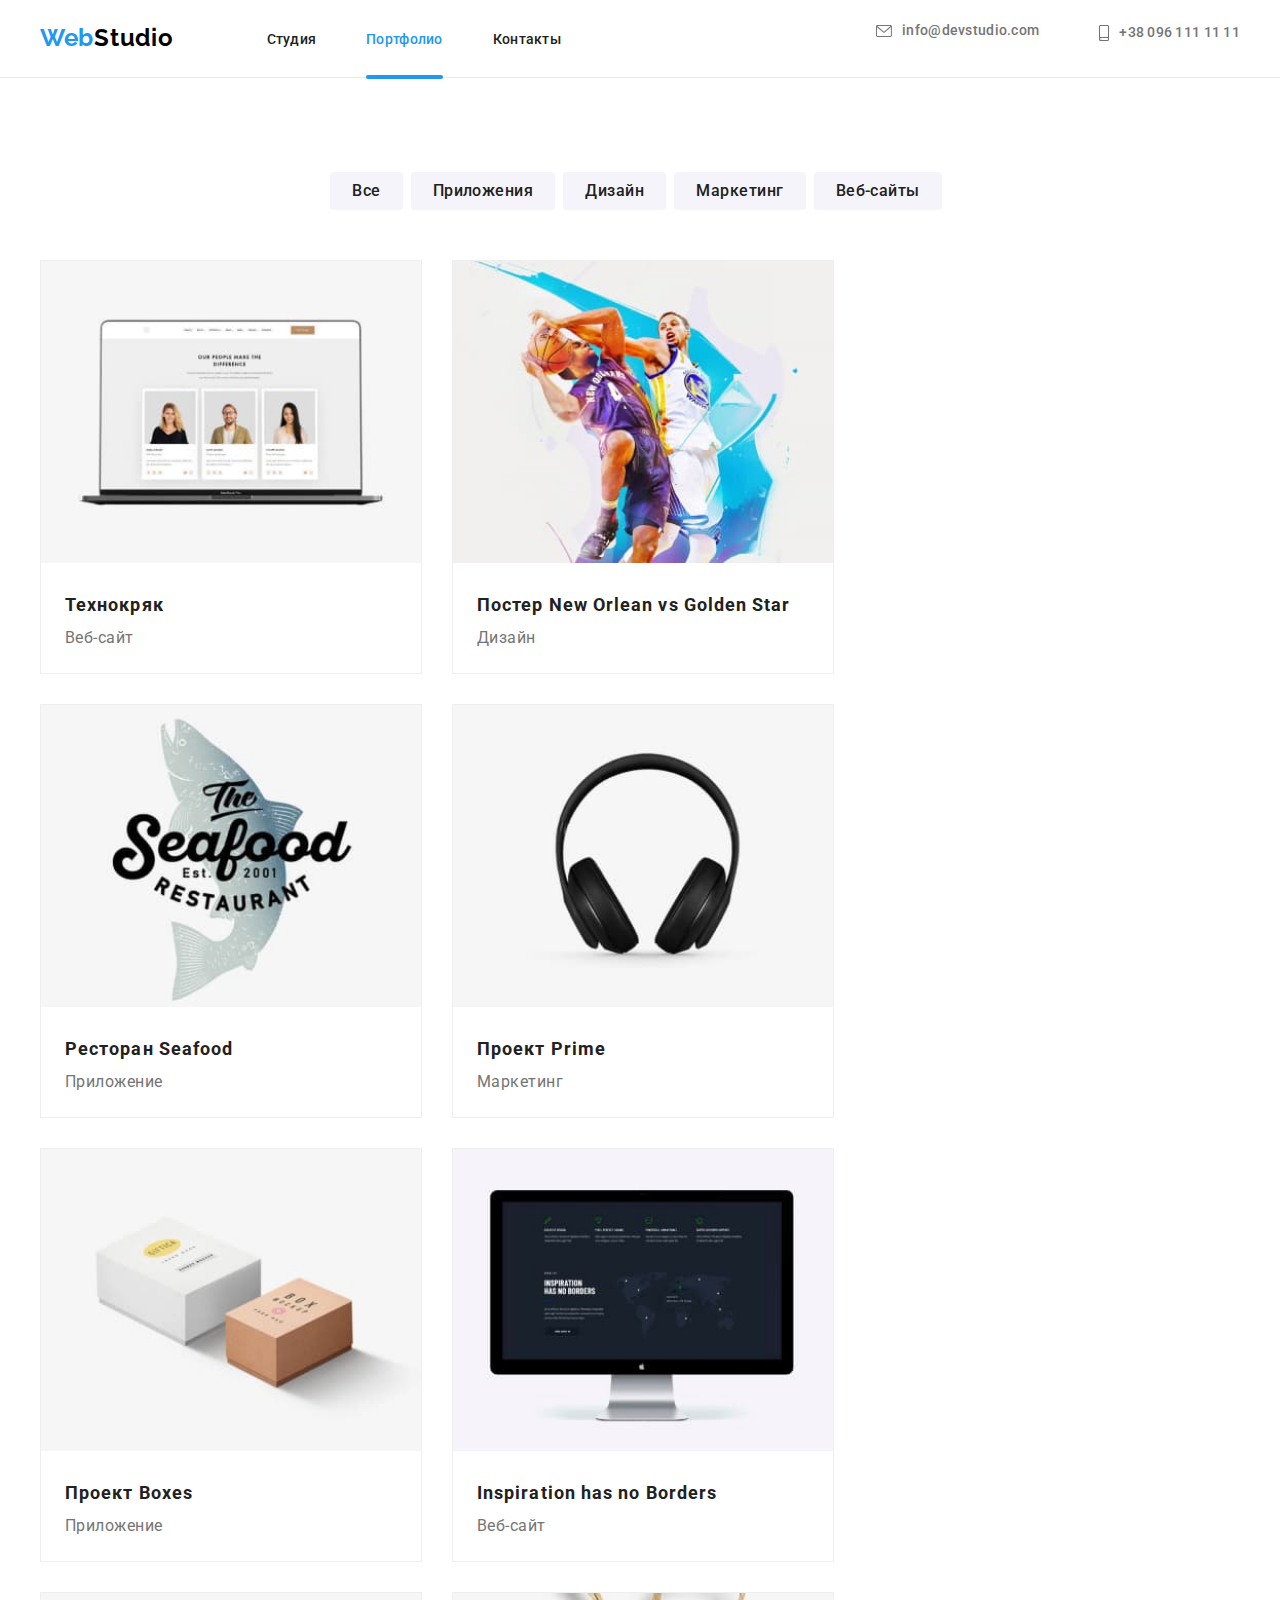
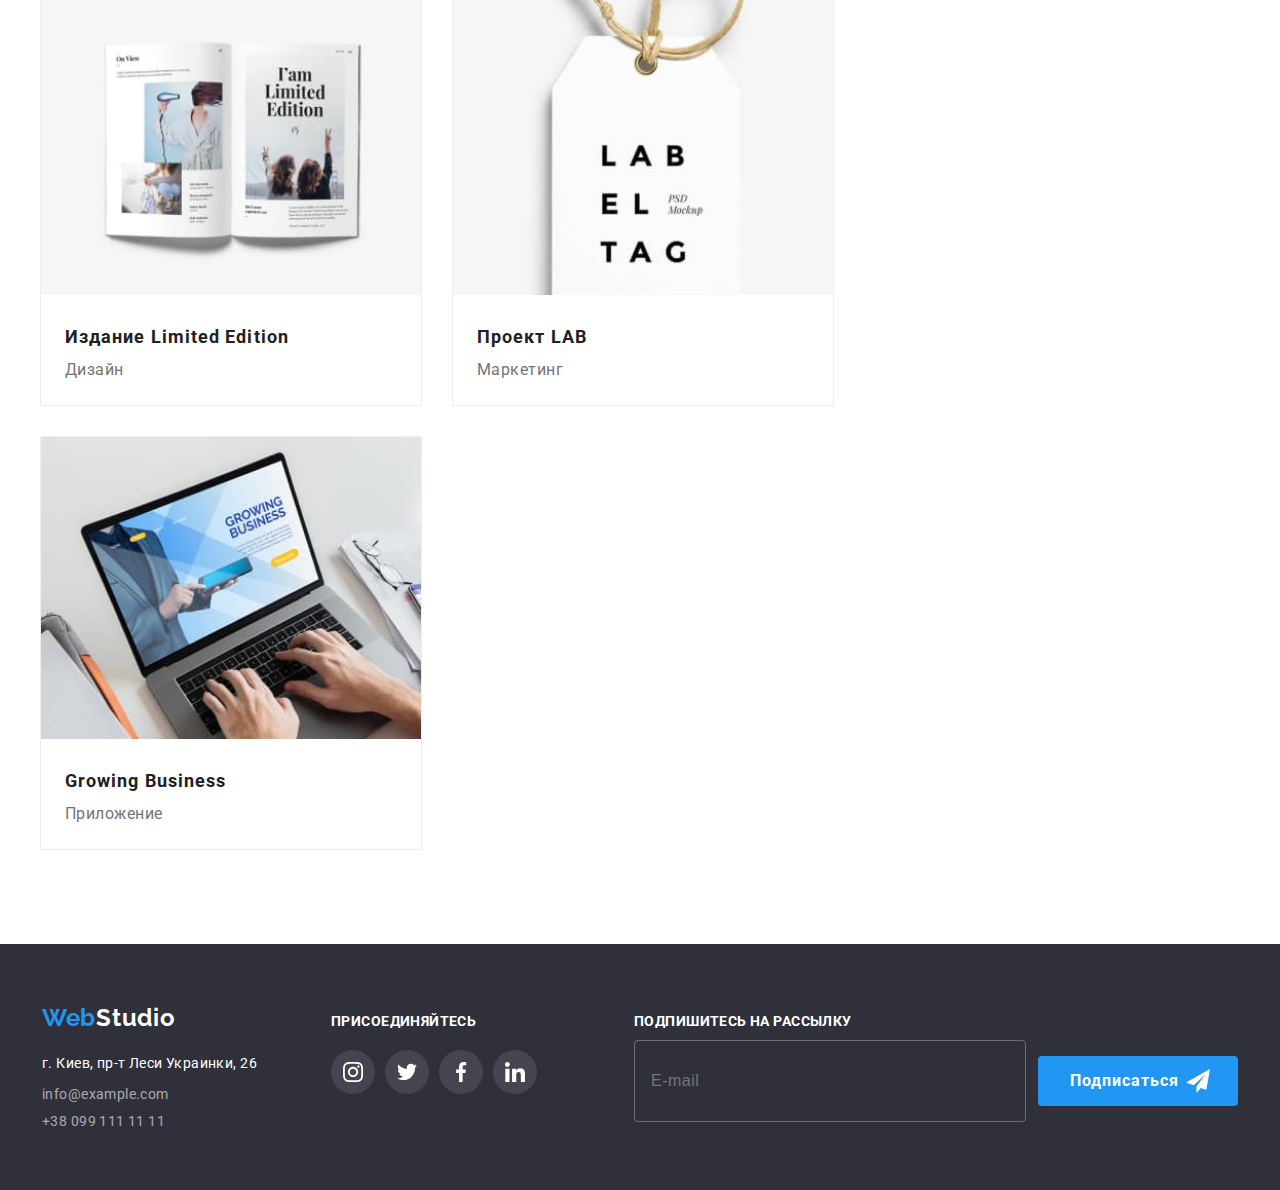
==== commit 72a1d955: "14/07/2022 1:56 hw8" ====
--- a/portfolio.html
+++ b/portfolio.html
@@ -22,7 +22,7 @@
 
   <body>
     <!-- Шапка-->
-    <!-- <header class="page-header">
+    <header class="page-header">
       <div class="container">
         <nav class="nav">
           <a href="/" lang="en" class="logo link"
@@ -64,7 +64,7 @@
           </li>
         </ul>
       </div>
-    </header> -->
+    </header>
     <main>
       <section class="portfolio-section">
         <div class="container">
--- a/css/main.min.css
+++ b/css/main.min.css
@@ -1 +1 @@
-:root{--primary-text-color: #757575;--tittle-text-color: #212121;--accent-color: #2196f3;--primary-bg-color: #ffffff}html{-webkit-box-sizing:border-box;box-sizing:border-box}body{background-color:var(--primary-bg-color);color:var(--primary-text-color);font-family:Roboto,sans-serif;margin:0}p,h1,h2,h3,h4,h5,h6{font-family:Roboto;margin:0}ul{list-style:none;padding:0;margin:0}img{max-width:100%;height:auto;width:100%}.link{text-decoration:none}.list{list-style:none}.visually-hidden{position:absolute;white-space:nowrap;width:1px;height:1px;overflow:hidden;border:0;padding:0;clip:rect(0 0 0 0);-webkit-clip-path:inset(50%);clip-path:inset(50%);margin:-1px}.container{width:100%;padding-left:15px;padding-right:15px;margin:auto}@media screen and (min-width: 480px){.container{max-width:480px}}@media screen and (min-width: 768px){.container{max-width:768px}}@media screen and (min-width: 1200px){.container{max-width:1200px}}.features{padding-top:60px;padding-bottom:60px}@media screen and (min-width: 1200px){.features{padding-top:94px;padding-bottom:94px}}.portfolio-section{padding-top:60px;padding-bottom:60px}@media screen and (min-width: 1200px){.portfolio-section{padding-top:94px;padding-bottom:94px}}.about{padding-bottom:94px}.logo{font-family:"Raleway",sans-serif;font-style:normal;font-weight:700;color:#000;font-size:24px;line-height:1.17;letter-spacing:.03em;text-align:center}.logo-part{color:var(--accent-color);letter-spacing:.03em}.footer-logo{color:#fff;background-color:#2f303a;letter-spacing:.03em}.button-title{font-family:inherit;font-style:normal;font-weight:700;font-size:16px;line-height:1.88;display:-webkit-box;display:-ms-flexbox;display:flex;-webkit-box-align:center;-ms-flex-align:center;align-items:center;text-align:center;letter-spacing:.06em;cursor:pointer;color:#fff;background-color:#2196f3;min-width:200px;height:50px;padding:10px 32px;margin:auto;border-radius:4px;border:0}.button-title:hover,.button-title:focus{opacity:.9;-webkit-transition:250ms cubic-bezier(0.4, 0, 0.2, 1);transition:250ms cubic-bezier(0.4, 0, 0.2, 1)}.form__button-wrap{display:-webkit-box;display:-ms-flexbox;display:flex;-webkit-box-orient:horizontal;-webkit-box-direction:reverse;-ms-flex-direction:row-reverse;flex-direction:row-reverse;position:relative}.modal-button{display:block;margin:0 auto;margin-top:30px;padding:10px 55px}.menu-list__menu-btn{font-family:inherit;font-weight:500;font-size:16px;line-height:1.62;cursor:pointer;letter-spacing:.03em;color:var(--tittle-text-color);background:#f5f4fa;padding:6px 22px;-webkit-transition:250ms cubic-bezier(0.4, 0, 0.2, 1);transition:250ms cubic-bezier(0.4, 0, 0.2, 1)}.menu-list__menu-btn{border-radius:4px;border:rgba(0,0,0,0)}.menu-list__menu-btn:hover,.menu-list__menu-btn:focus,.menu-list__menu-btn .current{color:#fff;background-color:#2196f3}.menu-list__menu-btn:hover,.menu-list__menu-btn:focus{-webkit-box-shadow:0px 3px 1px rgba(0,0,0,.1),0px 1px 2px rgba(0,0,0,.08),0px 2px 2px rgba(0,0,0,.12);box-shadow:0px 3px 1px rgba(0,0,0,.1),0px 1px 2px rgba(0,0,0,.08),0px 2px 2px rgba(0,0,0,.12)}.about-title,.team-title,.section-title{font-style:normal;font-weight:700;font-size:28px;line-height:1.8;text-align:center;letter-spacing:.03em;color:var(--tittle-text-color);margin-bottom:30px}.nav__menu{display:-webkit-box;display:-ms-flexbox;display:flex;-webkit-box-align:center;-ms-flex-align:center;align-items:center;margin:0}@media screen and (min-width: 480px){.nav__menu{display:none}}@media screen and (min-width: 768px){.nav__menu{display:none}}@media screen and (min-width: 1200px){.nav__menu{display:-webkit-box;display:-ms-flexbox;display:flex}}.nav__menu .link{font-style:normal;font-weight:500;font-size:14px;line-height:1.14;color:var(--tittle-text-color);letter-spacing:.02em;-webkit-transition:250ms cubic-bezier(0.4, 0, 0.2, 1);transition:250ms cubic-bezier(0.4, 0, 0.2, 1)}.nav__menu .menu__link:hover::after,.nav__menu .menu__link:focus::after{opacity:1}.nav__menu .link:hover,.nav__menu .link:focus{color:var(--accent-color);-webkit-transition:250ms cubic-bezier(0.4, 0, 0.2, 1);transition:250ms cubic-bezier(0.4, 0, 0.2, 1)}.nav__menu .link.current{color:var(--accent-color)}.menu__item>.link{position:relative;padding-top:32px;padding-bottom:32px}.menu__item:not(:last-child){margin-right:50px}.menu__link.current::after{content:"";position:absolute;bottom:0;display:block;width:100%;height:4px;border-radius:2px;opacity:1;background:var(--accent-color)}.menu__link::after{content:"";position:absolute;bottom:0;display:block;width:100%;height:4px;border-radius:2px;background:var(--accent-color);opacity:0;-webkit-transition:opacity 250ms cubic-bezier(0.4, 0, 0.2, 1);transition:opacity 250ms cubic-bezier(0.4, 0, 0.2, 1)}.menu__link:hover::after,.menu__link:focus::after{content:"";position:absolute;bottom:0;display:block;width:100%;height:4px;border-radius:2px;background-color:var(--accent-color)}.menu__link:hover::after,.menu__link:focus::after{content:"";position:absolute;bottom:0;display:block;width:100%;height:4px;border-radius:2px;background-color:var(--accent-color)}.page-header{padding-top:24px;padding-bottom:25px;border-bottom:1px solid #ececec}.page-header .container{display:-webkit-box;display:-ms-flexbox;display:flex;-webkit-box-align:center;-ms-flex-align:center;align-items:center}.nav{display:-webkit-box;display:-ms-flexbox;display:flex}.header-contacts{display:-webkit-box;display:-ms-flexbox;display:flex;margin:0;margin-left:auto;-webkit-box-pack:end;-ms-flex-pack:end;justify-content:end}@media screen and (min-width: 480px){.header-contacts{display:none}}@media screen and (min-width: 768px){.header-contacts{display:none}}@media screen and (min-width: 1200px){.header-contacts{display:-webkit-box;display:-ms-flexbox;display:flex}}.contact-list-header{display:-webkit-box;display:-ms-flexbox;display:flex;-webkit-box-align:center;-ms-flex-align:center;align-items:center;-webkit-box-pack:center;-ms-flex-pack:center;justify-content:center;content:"";margin-left:10px;background-color:#fff;background-size:contain;font-weight:500;font-size:14px;line-height:1.14px;letter-spacing:.02em;color:var(--primary-text-color);-webkit-transition:250ms cubic-bezier(0.4, 0, 0.2, 1);transition:250ms cubic-bezier(0.4, 0, 0.2, 1)}.contact-list-header:hover,.contact-list-header:focus{color:var(--accent-color);fill:var(--accent-color)}.contact-list-header:hover .envelope-header-icon,.contact-list-header:focus .envelope-header-icon,.contact-list-header:hover .phone-header-icon,.contact-list-header:focus .phone-header-icon{color:var(--accent-color);fill:var(--accent-color);-webkit-transition:250ms cubic-bezier(0.4, 0, 0.2, 1);transition:250ms cubic-bezier(0.4, 0, 0.2, 1)}.envelope-header-icon,.phone-header-icon{display:-webkit-box;display:-ms-flexbox;display:flex;-webkit-box-align:center;-ms-flex-align:center;align-items:center;-webkit-box-pack:center;-ms-flex-pack:center;justify-content:center;background-size:contain;fill:var(--primary-text-color);margin-right:10px;-webkit-transition:250ms cubic-bezier(0.4, 0, 0.2, 1);transition:250ms cubic-bezier(0.4, 0, 0.2, 1)}.mail-icon{margin-right:50px;padding:0}.contact-list{font-style:normal;font-weight:400;font-size:14px;line-height:1.71px;letter-spacing:.03em;color:rgba(255,255,255,.6);-webkit-transition:250ms cubic-bezier(0.4, 0, 0.2, 1);transition:250ms cubic-bezier(0.4, 0, 0.2, 1)}.contact-list:hover,.contact-list:focus{color:var(--accent-color)}.hero{background-color:#2f303a;background-image:-webkit-gradient(linear, left top, left bottom, from(rgba(47, 48, 58, 0.4)), to(rgba(47, 48, 58, 0.4))),url(../images/hero-bg\ .jpg);background-image:linear-gradient(rgba(47, 48, 58, 0.4), rgba(47, 48, 58, 0.4)),url(../images/hero-bg\ .jpg);max-width:1600px;margin:0 auto;background-repeat:no-repeat;background-position:center;padding-top:118px;padding-bottom:118px}.hero-title{font-weight:900;font-size:26px;line-height:1.61;text-align:center;letter-spacing:.06em;text-transform:uppercase;color:#fff;width:360px;height:84px;-webkit-box-align:center;-ms-flex-align:center;align-items:center;margin:auto;margin-bottom:30px}@media screen and (min-width: 768px){.feature{display:-webkit-box;display:-ms-flexbox;display:flex;-ms-flex-wrap:wrap;flex-wrap:wrap;gap:30px}}@media screen and (min-width: 768px){.feature__item-list{width:calc((100% - 30px)/2)}}@media screen and (min-width: 1200px){.feature__item-list{width:calc((100% - 90px)/4)}}.features-icon{display:-webkit-box;display:-ms-flexbox;display:flex;-webkit-box-pack:center;-ms-flex-pack:center;justify-content:center;-webkit-box-align:center;-ms-flex-align:center;align-items:center;margin-bottom:30px;width:100%;height:120px;background-color:#f5f4fa;border-radius:4px}.feature-item{font-style:normal;font-weight:700;font-size:14px;line-height:1.14;letter-spacing:.03em;text-transform:uppercase;color:var(--tittle-text-color);margin-bottom:10px;display:-webkit-box;display:-ms-flexbox;display:flex;-webkit-box-pack:center;-ms-flex-pack:center;justify-content:center}@media screen and (min-width: 768px){.feature-item{max-width:768px;-webkit-box-pack:start;-ms-flex-pack:start;justify-content:flex-start}}.feature-list{font-weight:400;font-size:14px;line-height:1.71;letter-spacing:.03em;margin-bottom:30px}@media screen and (min-width: 768px){.feature-list{margin:0}}.about{display:none}@media screen and (min-width: 1200px){.about{display:block}}.pic-items{display:-webkit-box;display:-ms-flexbox;display:flex;-webkit-box-pack:justify;-ms-flex-pack:justify;justify-content:space-between;margin:0}.pic-items__caption{position:absolute;padding:27px;bottom:0px;width:100%;font-weight:700;font-size:14px;line-height:1.14;text-align:center;letter-spacing:.03em;text-transform:uppercase;color:var(--primary-bg-color);background:rgba(47,48,58,.8)}.pic-items__img{position:relative}.pic-items__img:not(:last-child){margin-right:30px}.employees{background-color:#f5f4fa;padding-top:60px;padding-bottom:60px}.teammates-items{margin:0;display:-webkit-box;display:-ms-flexbox;display:flex;-ms-flex-wrap:wrap;flex-wrap:wrap;gap:30px}.teammates-items__list{margin-bottom:30px;background-color:var(--primary-bg-color);-webkit-box-shadow:0px 1px 3px rgba(0,0,0,.12),0px 1px 1px rgba(0,0,0,.14),0px 2px 1px rgba(0,0,0,.2);box-shadow:0px 1px 3px rgba(0,0,0,.12),0px 1px 1px rgba(0,0,0,.14),0px 2px 1px rgba(0,0,0,.2)}@media screen and (min-width: 768px){.teammates-items__list{margin:0;-ms-flex-preferred-size:calc((100% - 30px)/2);flex-basis:calc((100% - 30px)/2)}}@media screen and (min-width: 1200px){.teammates-items__list{-ms-flex-preferred-size:calc((100% - 90px)/4);flex-basis:calc((100% - 90px)/4)}}.caption{font-weight:500;font-size:16px;line-height:1.19;letter-spacing:.03em;color:var(--tittle-text-color);margin-bottom:10px}.job-title{font-size:16px;line-height:1.19;letter-spacing:.03em;margin-bottom:16px}.caption-job{text-align:center;padding-top:30px}.teammate-soc{display:-webkit-box;display:-ms-flexbox;display:flex;-webkit-box-pack:center;-ms-flex-pack:center;justify-content:center;padding-bottom:24px}.teammate-soc__item{width:44px;height:44px;margin-left:10px}.teammate-soc__item:first-child{margin-left:0}.teammate-soc__link{display:-webkit-box;display:-ms-flexbox;display:flex;-webkit-box-align:center;-ms-flex-align:center;align-items:center;-webkit-box-pack:center;-ms-flex-pack:center;justify-content:center;width:100%;height:100%;border-radius:50%;color:#afb1b8;-webkit-transition:background-color 250ms cubic-bezier(0.4, 0, 0.2, 1);transition:background-color 250ms cubic-bezier(0.4, 0, 0.2, 1)}.teammate-soc__link:hover,.teammate-soc__link:focus{background-color:#2196f3;color:var(--primary-bg-color)}.employees-soc-icon{fill:currentColor}.clients{padding-top:60px;padding-bottom:94px}.customer{display:-webkit-box;display:-ms-flexbox;display:flex;-ms-flex-wrap:wrap;flex-wrap:wrap;gap:30px}.customer__item{width:100%;-ms-flex-preferred-size:calc((100% - 30px)/2);flex-basis:calc((100% - 30px)/2)}@media screen and (min-width: 768px){.customer__item{max-width:768px;-ms-flex-preferred-size:calc((100% - 60px)/3);flex-basis:calc((100% - 60px)/3)}}@media screen and (min-width: 1200px){.customer__item{-ms-flex-preferred-size:calc((100% - 150px)/6);flex-basis:calc((100% - 150px)/6)}}.customer__icon{display:-webkit-box;display:-ms-flexbox;display:flex;-webkit-box-pack:center;-ms-flex-pack:center;justify-content:center;-webkit-box-align:center;-ms-flex-align:center;align-items:center;height:92px;fill:#afb1b8;border:1px solid #afb1b8;border-radius:4px;-webkit-transition:250ms cubic-bezier(0.4, 0, 0.2, 1);transition:250ms cubic-bezier(0.4, 0, 0.2, 1)}.customer__icon:hover,.customer__icon:focus{fill:var(--accent-color);border-color:var(--accent-color)}.page-footer{background-color:#2f303a;padding-top:60px;padding-bottom:60px}.container.footer{-webkit-box-align:baseline;-ms-flex-align:baseline;align-items:baseline}@media screen and (min-width: 768px){.container.footer{display:-webkit-box;display:-ms-flexbox;display:flex;-ms-flex-pack:distribute;justify-content:space-around;-ms-flex-wrap:wrap;flex-wrap:wrap;-webkit-box-align:baseline;-ms-flex-align:baseline;align-items:baseline}}.container-footer{display:block;-webkit-box-align:center;-ms-flex-align:center;align-items:center;-webkit-box-pack:center;-ms-flex-pack:center;justify-content:center;text-align:center}.footer-contacts{display:block;margin-top:20px}.footer-contacts__item:not(:last-child){margin-bottom:8px}.address{font-style:normal;font-weight:400;font-size:14px;line-height:1.71;letter-spacing:.03em;color:#fff}.footer-soc__title{display:block;-webkit-box-align:center;-ms-flex-align:center;align-items:center;-webkit-box-pack:start;-ms-flex-pack:start;justify-content:flex-start;text-align:center;margin-bottom:20px;font-weight:700;font-size:14px;line-height:1.14;letter-spacing:.03em;text-transform:uppercase;color:var(--primary-bg-color)}.footer-soc{display:block;-webkit-box-align:center;-ms-flex-align:center;align-items:center;-webkit-box-pack:center;-ms-flex-pack:center;justify-content:center;text-align:center;margin-top:60px}@media screen and (min-width: 768px){.footer-soc{margin:0}}.footer-soc__list{display:-webkit-box;display:-ms-flexbox;display:flex;-webkit-box-pack:center;-ms-flex-pack:center;justify-content:center}.footer-soc__item{width:44px;height:44px;margin-left:10px}.footer-soc__item:first-child{margin-left:0}.footer-soc__link{display:-webkit-box;display:-ms-flexbox;display:flex;-webkit-box-align:center;-ms-flex-align:center;align-items:center;-webkit-box-pack:center;-ms-flex-pack:center;justify-content:center;width:100%;height:100%;border-radius:50%;background-color:rgba(255,255,255,.1);-webkit-transition:250ms cubic-bezier(0.4, 0, 0.2, 1);transition:250ms cubic-bezier(0.4, 0, 0.2, 1)}.footer-soc__link:hover,.footer-soc__link:focus{background-color:var(--accent-color)}.footer-soc__icon{fill:var(--primary-bg-color)}.subscribe{margin-top:60px}.subscribe__title{display:block;-webkit-box-align:center;-ms-flex-align:center;align-items:center;-webkit-box-pack:start;-ms-flex-pack:start;justify-content:flex-start;text-align:center;margin-bottom:20px;font-weight:700;font-size:14px;line-height:1.14;letter-spacing:.03em;text-transform:uppercase;color:var(--primary-bg-color)}.send-icon{position:absolute;right:76px;top:50%;-webkit-transform:translateY(-50%);transform:translateY(-50%)}@media screen and (min-width: 480px){.send-icon{right:156px}}@media screen and (min-width: 768px){.send-icon{right:156px}}.form__input{width:100%;height:50px;margin-bottom:20px;padding:15px 16px;background:rgba(0,0,0,0);border:1px solid rgba(255,255,255,.3);border-radius:4px;outline:rgba(0,0,0,0);font-weight:400;font-size:16px;line-height:1.25;letter-spacing:.03em;color:rgba(255,255,255,.6)}@media screen and (min-width: 480px){.form__input{width:450px}}@media screen and (min-width: 768px){.form__input{width:450px}}.backdrop{position:fixed;top:0;left:0;width:100%;height:100%;background-color:rgba(0,0,0,.2);-webkit-transition:250ms cubic-bezier(0.4, 0, 0.2, 1);transition:250ms cubic-bezier(0.4, 0, 0.2, 1)}.backdrop.is-hidden .modal{-webkit-transform:translate(-50%, -50%) scale(0);transform:translate(-50%, -50%) scale(0)}.modal{position:absolute;top:50%;left:50%;-webkit-transform:translate(-50%, -50%) scale(1);transform:translate(-50%, -50%) scale(1);width:528px;min-height:581px;background-color:var(--primary-bg-color);border-radius:4px;padding:40px;-webkit-transition:-webkit-transform 250ms cubic-bezier(0.4, 0, 0.2, 1);transition:-webkit-transform 250ms cubic-bezier(0.4, 0, 0.2, 1);transition:transform 250ms cubic-bezier(0.4, 0, 0.2, 1);transition:transform 250ms cubic-bezier(0.4, 0, 0.2, 1), -webkit-transform 250ms cubic-bezier(0.4, 0, 0.2, 1)}.modal-close{position:absolute;right:8px;top:8px;width:30px;height:30px;border:1px solid rgba(0,0,0,.1);border-radius:50%;cursor:pointer;background-color:rgba(0,0,0,0);display:-webkit-box;display:-ms-flexbox;display:flex;-webkit-box-align:center;-ms-flex-align:center;align-items:center;-webkit-box-pack:center;-ms-flex-pack:center;justify-content:center}.modal-close:hover{fill:var(--accent-color);-webkit-transition:250ms cubic-bezier(0.4, 0, 0.2, 1);transition:250ms cubic-bezier(0.4, 0, 0.2, 1)}.is-hidden{opacity:0;visibility:hidden;pointer-events:none}.modal-title{font-style:normal;font-weight:700;font-size:20px;line-height:1.15;text-align:center;letter-spacing:.03em;color:var(--tittle-text-color);margin-bottom:12px}.modal-input{width:100%;height:40px;padding-left:42px;background-color:rgba(0,0,0,0);outline:rgba(0,0,0,0);cursor:pointer;border:1px solid rgba(33,33,33,.2);border-radius:4px}.modal-input:focus{border-color:var(--accent-color);-webkit-transition:250ms cubic-bezier(0.4, 0, 0.2, 1);transition:250ms cubic-bezier(0.4, 0, 0.2, 1)}.modal-input:focus+.input-icon{fill:var(--accent-color);-webkit-transition:250ms cubic-bezier(0.4, 0, 0.2, 1);transition:250ms cubic-bezier(0.4, 0, 0.2, 1)}.input-icon{position:absolute;left:12px;top:50%;-webkit-transform:translateY(-50%);transform:translateY(-50%)}.modal-field{margin-bottom:10px}.modal-field__label{display:block;font-weight:400;font-size:12px;line-height:1.16;letter-spacing:.01em;color:var(--primary-text-color);margin-bottom:4px}.modal-field__text{display:-webkit-box;display:-ms-flexbox;display:flex;-webkit-box-pack:center;-ms-flex-pack:center;justify-content:center;margin-top:20px}.modal-field__placeholder-text{resize:none;width:100%;height:120px;border:1px solid rgba(33,33,33,.2);border-radius:4px;padding:12px 16px;outline:rgba(0,0,0,0);font-weight:400;font-size:14px;line-height:1.14px;letter-spacing:.01em;cursor:pointer}.modal-field__placeholder-text:focus{border-color:var(--accent-color);padding:12px 16px;-webkit-transition:250ms cubic-bezier(0.4, 0, 0.2, 1);transition:250ms cubic-bezier(0.4, 0, 0.2, 1)}.modal-field__placeholder-text::-webkit-input-placeholder{font-weight:400;font-size:12px;line-height:1.14px;letter-spacing:.01em;color:rgba(117,117,117,.5)}.modal-field__placeholder-text::-moz-placeholder{font-weight:400;font-size:12px;line-height:1.14px;letter-spacing:.01em;color:rgba(117,117,117,.5)}.modal-field__placeholder-text:-ms-input-placeholder{font-weight:400;font-size:12px;line-height:1.14px;letter-spacing:.01em;color:rgba(117,117,117,.5)}.modal-field__placeholder-text::-ms-input-placeholder{font-weight:400;font-size:12px;line-height:1.14px;letter-spacing:.01em;color:rgba(117,117,117,.5)}.modal-field__placeholder-text::placeholder{font-weight:400;font-size:12px;line-height:1.14px;letter-spacing:.01em;color:rgba(117,117,117,.5)}.modal-field__input-check:checked+.check-text span{background-color:var(--accent-color);border:none}.modal-field__input-check:checked+.check-text .check-icon{fill:var(--primary-bg-color);-webkit-transition:250ms cubic-bezier(0.4, 0, 0.2, 1);transition:250ms cubic-bezier(0.4, 0, 0.2, 1)}.input-wrap{position:relative}.check-text{font-weight:400;font-size:14px;line-height:1.71;letter-spacing:.03em;color:var(--primary-text-color);display:-webkit-box;display:-ms-flexbox;display:flex;-webkit-box-align:center;-ms-flex-align:center;align-items:center}.check-text a{color:var(--accent-color)}.check-text span{width:16px;height:15px;border:1px solid var(--tittle-text-color);border-radius:2px;margin-right:7px;display:-webkit-box;display:-ms-flexbox;display:flex;-webkit-box-align:center;-ms-flex-align:center;align-items:center;-webkit-box-pack:center;-ms-flex-pack:center;justify-content:center}.check-icon{fill:rgba(0,0,0,0)}@media screen and (min-width: 480px){.exemples{display:-webkit-box;display:-ms-flexbox;display:flex;-ms-flex-wrap:wrap;flex-wrap:wrap;gap:30px}}.exemples__card{width:100%;border:1px solid #eee;cursor:pointer}@media screen and (min-width: 768px){.exemples__card{display:-webkit-box;display:-ms-flexbox;display:flex;-ms-flex-wrap:wrap;flex-wrap:wrap;margin:0;-ms-flex-preferred-size:calc((100% - 30px)/2);flex-basis:calc((100% - 30px)/2)}}.exemples__card:hover .exemples-hover-text{-webkit-transform:translateY(0);transform:translateY(0)}.exemples__card:hover,.exemples__card:focus{-webkit-box-shadow:0px 1px 1px rgba(0,0,0,.12),0px 4px 4px rgba(0,0,0,.06),1px 4px 6px rgba(0,0,0,.16);box-shadow:0px 1px 1px rgba(0,0,0,.12),0px 4px 4px rgba(0,0,0,.06),1px 4px 6px rgba(0,0,0,.16)}.sample-caption{padding-top:20px;padding-bottom:20px;padding-left:24px;padding-right:24px}.exemple-caption{font-size:18px;line-height:2;color:var(--tittle-text-color);letter-spacing:.06em}.exemple-type{font-size:16px;line-height:1.88;letter-spacing:.03em;color:var(--primary-text-color)}.exemples-hover-wrap{position:relative;overflow:hidden}.exemples-hover-text{position:absolute;top:0;font-style:normal;font-size:18px;color:var(--primary-bg-color);line-height:1.55;font-weight:400;background-color:rgba(33,150,243,.9);padding:64px 24px;height:100%;-webkit-transform:translateY(100%);transform:translateY(100%);-webkit-transition:-webkit-transform 250ms cubic-bezier(0.4, 0, 0.2, 1);transition:-webkit-transform 250ms cubic-bezier(0.4, 0, 0.2, 1);transition:transform 250ms cubic-bezier(0.4, 0, 0.2, 1);transition:transform 250ms cubic-bezier(0.4, 0, 0.2, 1), -webkit-transform 250ms cubic-bezier(0.4, 0, 0.2, 1)}@media screen and (min-width: 480px){.menu-list{display:-webkit-box;display:-ms-flexbox;display:flex;-ms-flex-wrap:wrap;flex-wrap:wrap;row-gap:15px;-webkit-box-pack:start;-ms-flex-pack:start;justify-content:flex-start;padding-bottom:40px}.menu-list__item{margin-right:8px}}@media screen and (min-width: 768px){.menu-list{max-width:768px;display:-webkit-box;display:-ms-flexbox;display:flex;-webkit-box-pack:center;-ms-flex-pack:center;justify-content:center;padding-bottom:30px}.menu-list__item:not(:last-child){margin-right:8px}}/*# sourceMappingURL=main.min.css.map */+:root{--primary-text-color: #757575;--tittle-text-color: #212121;--accent-color: #2196f3;--primary-bg-color: #ffffff}html{-webkit-box-sizing:border-box;box-sizing:border-box}body{background-color:var(--primary-bg-color);color:var(--primary-text-color);font-family:Roboto,sans-serif;margin:0}p,h1,h2,h3,h4,h5,h6{font-family:Roboto;margin:0}ul{list-style:none;padding:0;margin:0}img{max-width:100%;height:auto;width:100%}.link{text-decoration:none}.list{list-style:none}.visually-hidden{position:absolute;white-space:nowrap;width:1px;height:1px;overflow:hidden;border:0;padding:0;clip:rect(0 0 0 0);-webkit-clip-path:inset(50%);clip-path:inset(50%);margin:-1px}.container{width:100%;padding-left:15px;padding-right:15px;margin:auto}@media screen and (min-width: 480px){.container{max-width:480px}}@media screen and (min-width: 768px){.container{max-width:768px}}@media screen and (min-width: 1200px){.container{max-width:1200px}}.features{padding-top:60px;padding-bottom:60px}@media screen and (min-width: 1200px){.features{padding-top:94px;padding-bottom:94px}}.portfolio-section{padding-top:60px;padding-bottom:60px}@media screen and (min-width: 1200px){.portfolio-section{padding-top:94px;padding-bottom:94px}}.about{padding-bottom:94px}.logo{font-family:"Raleway",sans-serif;font-style:normal;font-weight:700;color:#000;font-size:24px;line-height:1.17;letter-spacing:.03em;text-align:center}.logo-part{color:var(--accent-color);letter-spacing:.03em}.footer-logo{color:#fff;background-color:#2f303a;letter-spacing:.03em}.button-title{font-family:inherit;font-style:normal;font-weight:700;font-size:16px;line-height:1.88;display:-webkit-box;display:-ms-flexbox;display:flex;-webkit-box-align:center;-ms-flex-align:center;align-items:center;text-align:center;letter-spacing:.06em;cursor:pointer;color:#fff;background-color:#2196f3;min-width:200px;height:50px;padding:10px 32px;margin:auto;border-radius:4px;border:0}.button-title:hover,.button-title:focus{opacity:.9;-webkit-transition:250ms cubic-bezier(0.4, 0, 0.2, 1);transition:250ms cubic-bezier(0.4, 0, 0.2, 1)}.form__button-wrap{display:-webkit-box;display:-ms-flexbox;display:flex;-webkit-box-orient:horizontal;-webkit-box-direction:reverse;-ms-flex-direction:row-reverse;flex-direction:row-reverse;position:relative}.modal-button{display:block;margin:0 auto;margin-top:30px;padding:10px 55px}.menu-list__menu-btn{font-family:inherit;font-weight:500;font-size:16px;line-height:1.62;cursor:pointer;letter-spacing:.03em;color:var(--tittle-text-color);background:#f5f4fa;padding:6px 22px;-webkit-transition:250ms cubic-bezier(0.4, 0, 0.2, 1);transition:250ms cubic-bezier(0.4, 0, 0.2, 1)}.menu-list__menu-btn{border-radius:4px;border:rgba(0,0,0,0)}.menu-list__menu-btn:hover,.menu-list__menu-btn:focus,.menu-list__menu-btn .current{color:#fff;background-color:#2196f3}.menu-list__menu-btn:hover,.menu-list__menu-btn:focus{-webkit-box-shadow:0px 3px 1px rgba(0,0,0,.1),0px 1px 2px rgba(0,0,0,.08),0px 2px 2px rgba(0,0,0,.12);box-shadow:0px 3px 1px rgba(0,0,0,.1),0px 1px 2px rgba(0,0,0,.08),0px 2px 2px rgba(0,0,0,.12)}.about-title,.team-title,.section-title{font-style:normal;font-weight:700;font-size:28px;line-height:1.8;text-align:center;letter-spacing:.03em;color:var(--tittle-text-color);margin-bottom:30px}.nav__menu{display:-webkit-box;display:-ms-flexbox;display:flex;-webkit-box-align:center;-ms-flex-align:center;align-items:center;margin:0}@media screen and (max-width: 767px){.nav__menu{display:none}}@media screen and (min-width: 768px){.nav__menu{margin-left:88px}}@media screen and (min-width: 1200px){.nav__menu{display:-webkit-box;display:-ms-flexbox;display:flex;margin-left:93px}}.nav__menu .link{font-style:normal;font-weight:500;font-size:14px;line-height:1.14;color:var(--tittle-text-color);letter-spacing:.02em;-webkit-transition:250ms cubic-bezier(0.4, 0, 0.2, 1);transition:250ms cubic-bezier(0.4, 0, 0.2, 1)}.nav__menu .menu__link:hover::after,.nav__menu .menu__link:focus::after{opacity:1}.nav__menu .link:hover,.nav__menu .link:focus{color:var(--accent-color);-webkit-transition:250ms cubic-bezier(0.4, 0, 0.2, 1);transition:250ms cubic-bezier(0.4, 0, 0.2, 1)}.nav__menu .link.current{color:var(--accent-color)}.menu__item>.link{position:relative;padding-top:32px;padding-bottom:32px}.menu__item:not(:last-child){margin-right:50px}.menu__link.current::after{content:"";position:absolute;bottom:0;display:block;width:100%;height:4px;border-radius:2px;opacity:1;background:var(--accent-color)}.menu__link::after{content:"";position:absolute;bottom:0;display:block;width:100%;height:4px;border-radius:2px;background:var(--accent-color);opacity:0;-webkit-transition:opacity 250ms cubic-bezier(0.4, 0, 0.2, 1);transition:opacity 250ms cubic-bezier(0.4, 0, 0.2, 1)}.menu__link:hover::after,.menu__link:focus::after{content:"";position:absolute;bottom:0;display:block;width:100%;height:4px;border-radius:2px;background-color:var(--accent-color)}.menu__link:hover::after,.menu__link:focus::after{content:"";position:absolute;bottom:0;display:block;width:100%;height:4px;border-radius:2px;background-color:var(--accent-color)}.page-header{padding-top:24px;padding-bottom:25px;border-bottom:1px solid #ececec}.page-header .container{display:-webkit-box;display:-ms-flexbox;display:flex;-webkit-box-align:center;-ms-flex-align:center;align-items:center}.nav{display:-webkit-box;display:-ms-flexbox;display:flex}@media screen and (max-width: 767px){.header-contacts{display:none}}@media screen and (min-width: 768px){.header-contacts{display:block;margin-left:84px}}@media screen and (min-width: 1200px){.header-contacts{display:-webkit-box;display:-ms-flexbox;display:flex;margin:0;margin-left:auto;-webkit-box-pack:end;-ms-flex-pack:end;justify-content:end}}.contact-list-header{display:-webkit-box;display:-ms-flexbox;display:flex;-webkit-box-align:center;-ms-flex-align:center;align-items:center;content:"";margin-left:10px;background-color:#fff;background-size:contain;font-weight:500;font-size:14px;line-height:1.14px;letter-spacing:.02em;color:var(--primary-text-color);-webkit-transition:250ms cubic-bezier(0.4, 0, 0.2, 1);transition:250ms cubic-bezier(0.4, 0, 0.2, 1)}@media screen and (min-width: 768px){.contact-list-header{margin-bottom:10px}}.contact-list-header:hover,.contact-list-header:focus{color:var(--accent-color);fill:var(--accent-color)}.contact-list-header:hover .envelope-header-icon,.contact-list-header:focus .envelope-header-icon,.contact-list-header:hover .phone-header-icon,.contact-list-header:focus .phone-header-icon{color:var(--accent-color);fill:var(--accent-color);-webkit-transition:250ms cubic-bezier(0.4, 0, 0.2, 1);transition:250ms cubic-bezier(0.4, 0, 0.2, 1)}.envelope-header-icon,.phone-header-icon{display:-webkit-box;display:-ms-flexbox;display:flex;-webkit-box-align:center;-ms-flex-align:center;align-items:center;-webkit-box-pack:center;-ms-flex-pack:center;justify-content:center;background-size:contain;fill:var(--primary-text-color);margin-right:10px;-webkit-transition:250ms cubic-bezier(0.4, 0, 0.2, 1);transition:250ms cubic-bezier(0.4, 0, 0.2, 1)}.mail-icon{margin-right:50px;padding:0}.contact-list{font-style:normal;font-weight:400;font-size:14px;line-height:1.71px;letter-spacing:.03em;color:rgba(255,255,255,.6);-webkit-transition:250ms cubic-bezier(0.4, 0, 0.2, 1);transition:250ms cubic-bezier(0.4, 0, 0.2, 1)}.contact-list:hover,.contact-list:focus{color:var(--accent-color)}.hero{background-color:#2f303a;background-image:-webkit-gradient(linear, left top, left bottom, from(rgba(47, 48, 58, 0.4)), to(rgba(47, 48, 58, 0.4))),url(../images/hero-bg\ .jpg);background-image:linear-gradient(rgba(47, 48, 58, 0.4), rgba(47, 48, 58, 0.4)),url(../images/hero-bg\ .jpg);max-width:1600px;margin:0 auto;background-repeat:no-repeat;background-position:center;padding-top:118px;padding-bottom:118px}.hero-title{font-weight:900;font-size:26px;line-height:1.61;text-align:center;letter-spacing:.06em;text-transform:uppercase;color:#fff;width:360px;height:84px;-webkit-box-align:center;-ms-flex-align:center;align-items:center;margin:auto;margin-bottom:30px}@media screen and (min-width: 768px){.feature{display:-webkit-box;display:-ms-flexbox;display:flex;-ms-flex-wrap:wrap;flex-wrap:wrap;gap:30px}}@media screen and (min-width: 768px){.feature__item-list{width:calc((100% - 30px)/2)}}@media screen and (min-width: 1200px){.feature__item-list{width:calc((100% - 90px)/4)}}.features-icon{display:-webkit-box;display:-ms-flexbox;display:flex;-webkit-box-pack:center;-ms-flex-pack:center;justify-content:center;-webkit-box-align:center;-ms-flex-align:center;align-items:center;margin-bottom:30px;width:100%;height:120px;background-color:#f5f4fa;border-radius:4px}.feature-item{font-style:normal;font-weight:700;font-size:14px;line-height:1.14;letter-spacing:.03em;text-transform:uppercase;color:var(--tittle-text-color);margin-bottom:10px;display:-webkit-box;display:-ms-flexbox;display:flex;-webkit-box-pack:center;-ms-flex-pack:center;justify-content:center}@media screen and (min-width: 768px){.feature-item{max-width:768px;-webkit-box-pack:start;-ms-flex-pack:start;justify-content:flex-start}}.feature-list{font-weight:400;font-size:14px;line-height:1.71;letter-spacing:.03em;margin-bottom:30px}@media screen and (min-width: 768px){.feature-list{margin:0}}.about{display:none}@media screen and (min-width: 1200px){.about{display:block}}.pic-items{display:-webkit-box;display:-ms-flexbox;display:flex;-webkit-box-pack:justify;-ms-flex-pack:justify;justify-content:space-between;margin:0}.pic-items__caption{position:absolute;padding:27px;bottom:0px;width:100%;font-weight:700;font-size:14px;line-height:1.14;text-align:center;letter-spacing:.03em;text-transform:uppercase;color:var(--primary-bg-color);background:rgba(47,48,58,.8)}.pic-items__img{position:relative}.pic-items__img:not(:last-child){margin-right:30px}.employees{background-color:#f5f4fa;padding-top:60px;padding-bottom:60px}.teammates-items{margin:0;display:-webkit-box;display:-ms-flexbox;display:flex;-ms-flex-wrap:wrap;flex-wrap:wrap;gap:30px}.teammates-items__list{margin-bottom:30px;background-color:var(--primary-bg-color);-webkit-box-shadow:0px 1px 3px rgba(0,0,0,.12),0px 1px 1px rgba(0,0,0,.14),0px 2px 1px rgba(0,0,0,.2);box-shadow:0px 1px 3px rgba(0,0,0,.12),0px 1px 1px rgba(0,0,0,.14),0px 2px 1px rgba(0,0,0,.2)}@media screen and (min-width: 768px){.teammates-items__list{margin:0;-ms-flex-preferred-size:calc((100% - 30px)/2);flex-basis:calc((100% - 30px)/2)}}@media screen and (min-width: 1200px){.teammates-items__list{-ms-flex-preferred-size:calc((100% - 90px)/4);flex-basis:calc((100% - 90px)/4)}}.caption{font-weight:500;font-size:16px;line-height:1.19;letter-spacing:.03em;color:var(--tittle-text-color);margin-bottom:10px}.job-title{font-size:16px;line-height:1.19;letter-spacing:.03em;margin-bottom:16px}.caption-job{text-align:center;padding-top:30px}.teammate-soc{display:-webkit-box;display:-ms-flexbox;display:flex;-webkit-box-pack:center;-ms-flex-pack:center;justify-content:center;padding-bottom:24px}.teammate-soc__item{width:44px;height:44px;margin-left:10px}.teammate-soc__item:first-child{margin-left:0}.teammate-soc__link{display:-webkit-box;display:-ms-flexbox;display:flex;-webkit-box-align:center;-ms-flex-align:center;align-items:center;-webkit-box-pack:center;-ms-flex-pack:center;justify-content:center;width:100%;height:100%;border-radius:50%;color:#afb1b8;-webkit-transition:background-color 250ms cubic-bezier(0.4, 0, 0.2, 1);transition:background-color 250ms cubic-bezier(0.4, 0, 0.2, 1)}.teammate-soc__link:hover,.teammate-soc__link:focus{background-color:#2196f3;color:var(--primary-bg-color)}.employees-soc-icon{fill:currentColor}.clients{padding-top:60px;padding-bottom:94px}.customer{display:-webkit-box;display:-ms-flexbox;display:flex;-ms-flex-wrap:wrap;flex-wrap:wrap;gap:30px}.customer__item{width:100%;-ms-flex-preferred-size:calc((100% - 30px)/2);flex-basis:calc((100% - 30px)/2)}@media screen and (min-width: 768px){.customer__item{max-width:768px;-ms-flex-preferred-size:calc((100% - 60px)/3);flex-basis:calc((100% - 60px)/3)}}@media screen and (min-width: 1200px){.customer__item{-ms-flex-preferred-size:calc((100% - 150px)/6);flex-basis:calc((100% - 150px)/6)}}.customer__icon{display:-webkit-box;display:-ms-flexbox;display:flex;-webkit-box-pack:center;-ms-flex-pack:center;justify-content:center;-webkit-box-align:center;-ms-flex-align:center;align-items:center;height:92px;fill:#afb1b8;border:1px solid #afb1b8;border-radius:4px;-webkit-transition:250ms cubic-bezier(0.4, 0, 0.2, 1);transition:250ms cubic-bezier(0.4, 0, 0.2, 1)}.customer__icon:hover,.customer__icon:focus{fill:var(--accent-color);border-color:var(--accent-color)}.page-footer{background-color:#2f303a;padding-top:60px;padding-bottom:60px}.container.footer{-webkit-box-align:baseline;-ms-flex-align:baseline;align-items:baseline}@media screen and (min-width: 768px){.container.footer{display:-webkit-box;display:-ms-flexbox;display:flex;-ms-flex-pack:distribute;justify-content:space-around;-ms-flex-wrap:wrap;flex-wrap:wrap}}@media screen and (min-width: 1200px){.container.footer{display:-webkit-box;display:-ms-flexbox;display:flex;-webkit-box-align:baseline;-ms-flex-align:baseline;align-items:baseline}}.container-footer{display:block;-webkit-box-align:center;-ms-flex-align:center;align-items:center;-webkit-box-pack:center;-ms-flex-pack:center;justify-content:center;text-align:center}@media screen and (min-width: 1200px){.container-footer{text-align:start}}.footer-contacts{display:block;margin-top:20px}.footer-contacts__item:not(:last-child){margin-bottom:8px}.address{font-style:normal;font-weight:400;font-size:14px;line-height:1.71;letter-spacing:.03em;color:#fff}.footer-soc__title{display:block;-webkit-box-align:center;-ms-flex-align:center;align-items:center;-webkit-box-pack:start;-ms-flex-pack:start;justify-content:flex-start;text-align:center;margin-bottom:20px;font-weight:700;font-size:14px;line-height:1.14;letter-spacing:.03em;text-transform:uppercase;color:var(--primary-bg-color)}@media screen and (min-width: 1200px){.footer-soc__title{text-align:start}}.footer-soc{display:block;-webkit-box-align:center;-ms-flex-align:center;align-items:center;-webkit-box-pack:center;-ms-flex-pack:center;justify-content:center;text-align:center;margin-top:60px}@media screen and (min-width: 768px){.footer-soc{margin:0}}@media screen and (min-width: 1200px){.footer-soc{margin-left:70px}}.footer-soc__list{display:-webkit-box;display:-ms-flexbox;display:flex;-webkit-box-pack:center;-ms-flex-pack:center;justify-content:center}.footer-soc__item{width:44px;height:44px;margin-left:10px}.footer-soc__item:first-child{margin-left:0}.footer-soc__link{display:-webkit-box;display:-ms-flexbox;display:flex;-webkit-box-align:center;-ms-flex-align:center;align-items:center;-webkit-box-pack:center;-ms-flex-pack:center;justify-content:center;width:100%;height:100%;border-radius:50%;background-color:rgba(255,255,255,.1);-webkit-transition:250ms cubic-bezier(0.4, 0, 0.2, 1);transition:250ms cubic-bezier(0.4, 0, 0.2, 1)}.footer-soc__link:hover,.footer-soc__link:focus{background-color:var(--accent-color)}.footer-soc__icon{fill:var(--primary-bg-color)}.subscribe{margin-top:60px}@media screen and (min-width: 1200px){.subscribe{margin-left:93px;margin-top:0}}.subscribe__title{display:block;-webkit-box-align:center;-ms-flex-align:center;align-items:center;-webkit-box-pack:start;-ms-flex-pack:start;justify-content:flex-start;text-align:center;margin-bottom:20px;font-weight:700;font-size:14px;line-height:1.14;letter-spacing:.03em;text-transform:uppercase;color:var(--primary-bg-color)}@media screen and (min-width: 1200px){.subscribe__title{text-align:start;margin-bottom:10px}}.send-icon{position:absolute;right:76px;top:50%;-webkit-transform:translateY(-50%);transform:translateY(-50%)}@media screen and (min-width: 480px){.send-icon{right:156px}}@media screen and (min-width: 768px){.send-icon{right:156px}}@media screen and (min-width: 1200px){.send-icon{right:28px}}@media screen and (min-width: 1200px){.form{display:-webkit-box;display:-ms-flexbox;display:flex}}.form__input{width:100%;height:50px;margin-bottom:20px;padding:15px 16px;background:rgba(0,0,0,0);border:1px solid rgba(255,255,255,.3);border-radius:4px;outline:rgba(0,0,0,0);font-weight:400;font-size:16px;line-height:1.25;letter-spacing:.03em;color:rgba(255,255,255,.6)}@media screen and (min-width: 480px){.form__input{width:450px}}@media screen and (min-width: 768px){.form__input{width:450px}}@media screen and (min-width: 1200px){.form__input{width:358px;height:50px;margin-right:12px;margin-bottom:0;padding:15px 16px}}.backdrop{position:fixed;top:0;left:0;width:100%;height:100%;background-color:rgba(0,0,0,.2);-webkit-transition:250ms cubic-bezier(0.4, 0, 0.2, 1);transition:250ms cubic-bezier(0.4, 0, 0.2, 1)}.backdrop.is-hidden .modal{-webkit-transform:translate(-50%, -50%) scale(0);transform:translate(-50%, -50%) scale(0)}.modal{position:absolute;top:50%;left:50%;-webkit-transform:translate(-50%, -50%) scale(1);transform:translate(-50%, -50%) scale(1);width:528px;min-height:581px;background-color:var(--primary-bg-color);border-radius:4px;padding:40px;-webkit-transition:-webkit-transform 250ms cubic-bezier(0.4, 0, 0.2, 1);transition:-webkit-transform 250ms cubic-bezier(0.4, 0, 0.2, 1);transition:transform 250ms cubic-bezier(0.4, 0, 0.2, 1);transition:transform 250ms cubic-bezier(0.4, 0, 0.2, 1), -webkit-transform 250ms cubic-bezier(0.4, 0, 0.2, 1)}.modal-close{position:absolute;right:8px;top:8px;width:30px;height:30px;border:1px solid rgba(0,0,0,.1);border-radius:50%;cursor:pointer;background-color:rgba(0,0,0,0);display:-webkit-box;display:-ms-flexbox;display:flex;-webkit-box-align:center;-ms-flex-align:center;align-items:center;-webkit-box-pack:center;-ms-flex-pack:center;justify-content:center}.modal-close:hover{fill:var(--accent-color);-webkit-transition:250ms cubic-bezier(0.4, 0, 0.2, 1);transition:250ms cubic-bezier(0.4, 0, 0.2, 1)}.is-hidden{opacity:0;visibility:hidden;pointer-events:none}.modal-title{font-style:normal;font-weight:700;font-size:20px;line-height:1.15;text-align:center;letter-spacing:.03em;color:var(--tittle-text-color);margin-bottom:12px}.modal-input{width:100%;height:40px;padding-left:42px;background-color:rgba(0,0,0,0);outline:rgba(0,0,0,0);cursor:pointer;border:1px solid rgba(33,33,33,.2);border-radius:4px}.modal-input:focus{border-color:var(--accent-color);-webkit-transition:250ms cubic-bezier(0.4, 0, 0.2, 1);transition:250ms cubic-bezier(0.4, 0, 0.2, 1)}.modal-input:focus+.input-icon{fill:var(--accent-color);-webkit-transition:250ms cubic-bezier(0.4, 0, 0.2, 1);transition:250ms cubic-bezier(0.4, 0, 0.2, 1)}.input-icon{position:absolute;left:12px;top:50%;-webkit-transform:translateY(-50%);transform:translateY(-50%)}.modal-field{margin-bottom:10px}.modal-field__label{display:block;font-weight:400;font-size:12px;line-height:1.16;letter-spacing:.01em;color:var(--primary-text-color);margin-bottom:4px}.modal-field__text{display:-webkit-box;display:-ms-flexbox;display:flex;-webkit-box-pack:center;-ms-flex-pack:center;justify-content:center;margin-top:20px}.modal-field__placeholder-text{resize:none;width:100%;height:120px;border:1px solid rgba(33,33,33,.2);border-radius:4px;padding:12px 16px;outline:rgba(0,0,0,0);font-weight:400;font-size:14px;line-height:1.14px;letter-spacing:.01em;cursor:pointer}.modal-field__placeholder-text:focus{border-color:var(--accent-color);padding:12px 16px;-webkit-transition:250ms cubic-bezier(0.4, 0, 0.2, 1);transition:250ms cubic-bezier(0.4, 0, 0.2, 1)}.modal-field__placeholder-text::-webkit-input-placeholder{font-weight:400;font-size:12px;line-height:1.14px;letter-spacing:.01em;color:rgba(117,117,117,.5)}.modal-field__placeholder-text::-moz-placeholder{font-weight:400;font-size:12px;line-height:1.14px;letter-spacing:.01em;color:rgba(117,117,117,.5)}.modal-field__placeholder-text:-ms-input-placeholder{font-weight:400;font-size:12px;line-height:1.14px;letter-spacing:.01em;color:rgba(117,117,117,.5)}.modal-field__placeholder-text::-ms-input-placeholder{font-weight:400;font-size:12px;line-height:1.14px;letter-spacing:.01em;color:rgba(117,117,117,.5)}.modal-field__placeholder-text::placeholder{font-weight:400;font-size:12px;line-height:1.14px;letter-spacing:.01em;color:rgba(117,117,117,.5)}.modal-field__input-check:checked+.check-text span{background-color:var(--accent-color);border:none}.modal-field__input-check:checked+.check-text .check-icon{fill:var(--primary-bg-color);-webkit-transition:250ms cubic-bezier(0.4, 0, 0.2, 1);transition:250ms cubic-bezier(0.4, 0, 0.2, 1)}.input-wrap{position:relative}.check-text{font-weight:400;font-size:14px;line-height:1.71;letter-spacing:.03em;color:var(--primary-text-color);display:-webkit-box;display:-ms-flexbox;display:flex;-webkit-box-align:center;-ms-flex-align:center;align-items:center}.check-text a{color:var(--accent-color)}.check-text span{width:16px;height:15px;border:1px solid var(--tittle-text-color);border-radius:2px;margin-right:7px;display:-webkit-box;display:-ms-flexbox;display:flex;-webkit-box-align:center;-ms-flex-align:center;align-items:center;-webkit-box-pack:center;-ms-flex-pack:center;justify-content:center}.check-icon{fill:rgba(0,0,0,0)}.exemples{display:-webkit-box;display:-ms-flexbox;display:flex;-ms-flex-wrap:wrap;flex-wrap:wrap;gap:30px}@media screen and (min-width: 480px){.exemples{display:-webkit-box;display:-ms-flexbox;display:flex;-ms-flex-wrap:wrap;flex-wrap:wrap;gap:30px}}.exemples__card{width:100%;border:1px solid #eee;cursor:pointer}@media screen and (min-width: 768px){.exemples__card{-ms-flex-preferred-size:calc((100% - 30px)/2);flex-basis:calc((100% - 30px)/2)}}@media screen and (min-width: 1200px){.exemples__card{-ms-flex-preferred-size:calc((100% - 60px)/3);flex-basis:calc((100% - 60px)/3)}}.exemples__card:hover .exemples-hover-text{-webkit-transform:translateY(0);transform:translateY(0)}.exemples__card:hover,.exemples__card:focus{-webkit-box-shadow:0px 1px 1px rgba(0,0,0,.12),0px 4px 4px rgba(0,0,0,.06),1px 4px 6px rgba(0,0,0,.16);box-shadow:0px 1px 1px rgba(0,0,0,.12),0px 4px 4px rgba(0,0,0,.06),1px 4px 6px rgba(0,0,0,.16)}.sample-caption{padding-top:20px;padding-bottom:20px;padding-left:24px;padding-right:24px}.exemple-caption{font-size:18px;line-height:2;color:var(--tittle-text-color);letter-spacing:.06em}.exemple-type{font-size:16px;line-height:1.88;letter-spacing:.03em;color:var(--primary-text-color)}.exemples-hover-wrap{position:relative;overflow:hidden}.exemples-hover-text{position:absolute;top:0;font-style:normal;font-size:18px;color:var(--primary-bg-color);line-height:1.55;font-weight:400;background-color:rgba(33,150,243,.9);padding:64px 24px;height:100%;-webkit-transform:translateY(100%);transform:translateY(100%);-webkit-transition:-webkit-transform 250ms cubic-bezier(0.4, 0, 0.2, 1);transition:-webkit-transform 250ms cubic-bezier(0.4, 0, 0.2, 1);transition:transform 250ms cubic-bezier(0.4, 0, 0.2, 1);transition:transform 250ms cubic-bezier(0.4, 0, 0.2, 1), -webkit-transform 250ms cubic-bezier(0.4, 0, 0.2, 1)}@media screen and (min-width: 480px){.menu-list{display:-webkit-box;display:-ms-flexbox;display:flex;-ms-flex-wrap:wrap;flex-wrap:wrap;row-gap:15px;-webkit-box-pack:start;-ms-flex-pack:start;justify-content:flex-start;padding-bottom:40px}.menu-list__item{margin-right:8px}}@media screen and (min-width: 768px){.menu-list{display:-webkit-box;display:-ms-flexbox;display:flex;-webkit-box-pack:center;-ms-flex-pack:center;justify-content:center;padding-bottom:30px}.menu-list__item:not(:last-child){margin-right:8px}}@media screen and (min-width: 1200px){.menu-list{display:-webkit-box;display:-ms-flexbox;display:flex;-webkit-box-pack:center;-ms-flex-pack:center;justify-content:center;padding-bottom:50px}.menu-list__item:not(:last-child){margin-right:8px}}/*# sourceMappingURL=main.min.css.map */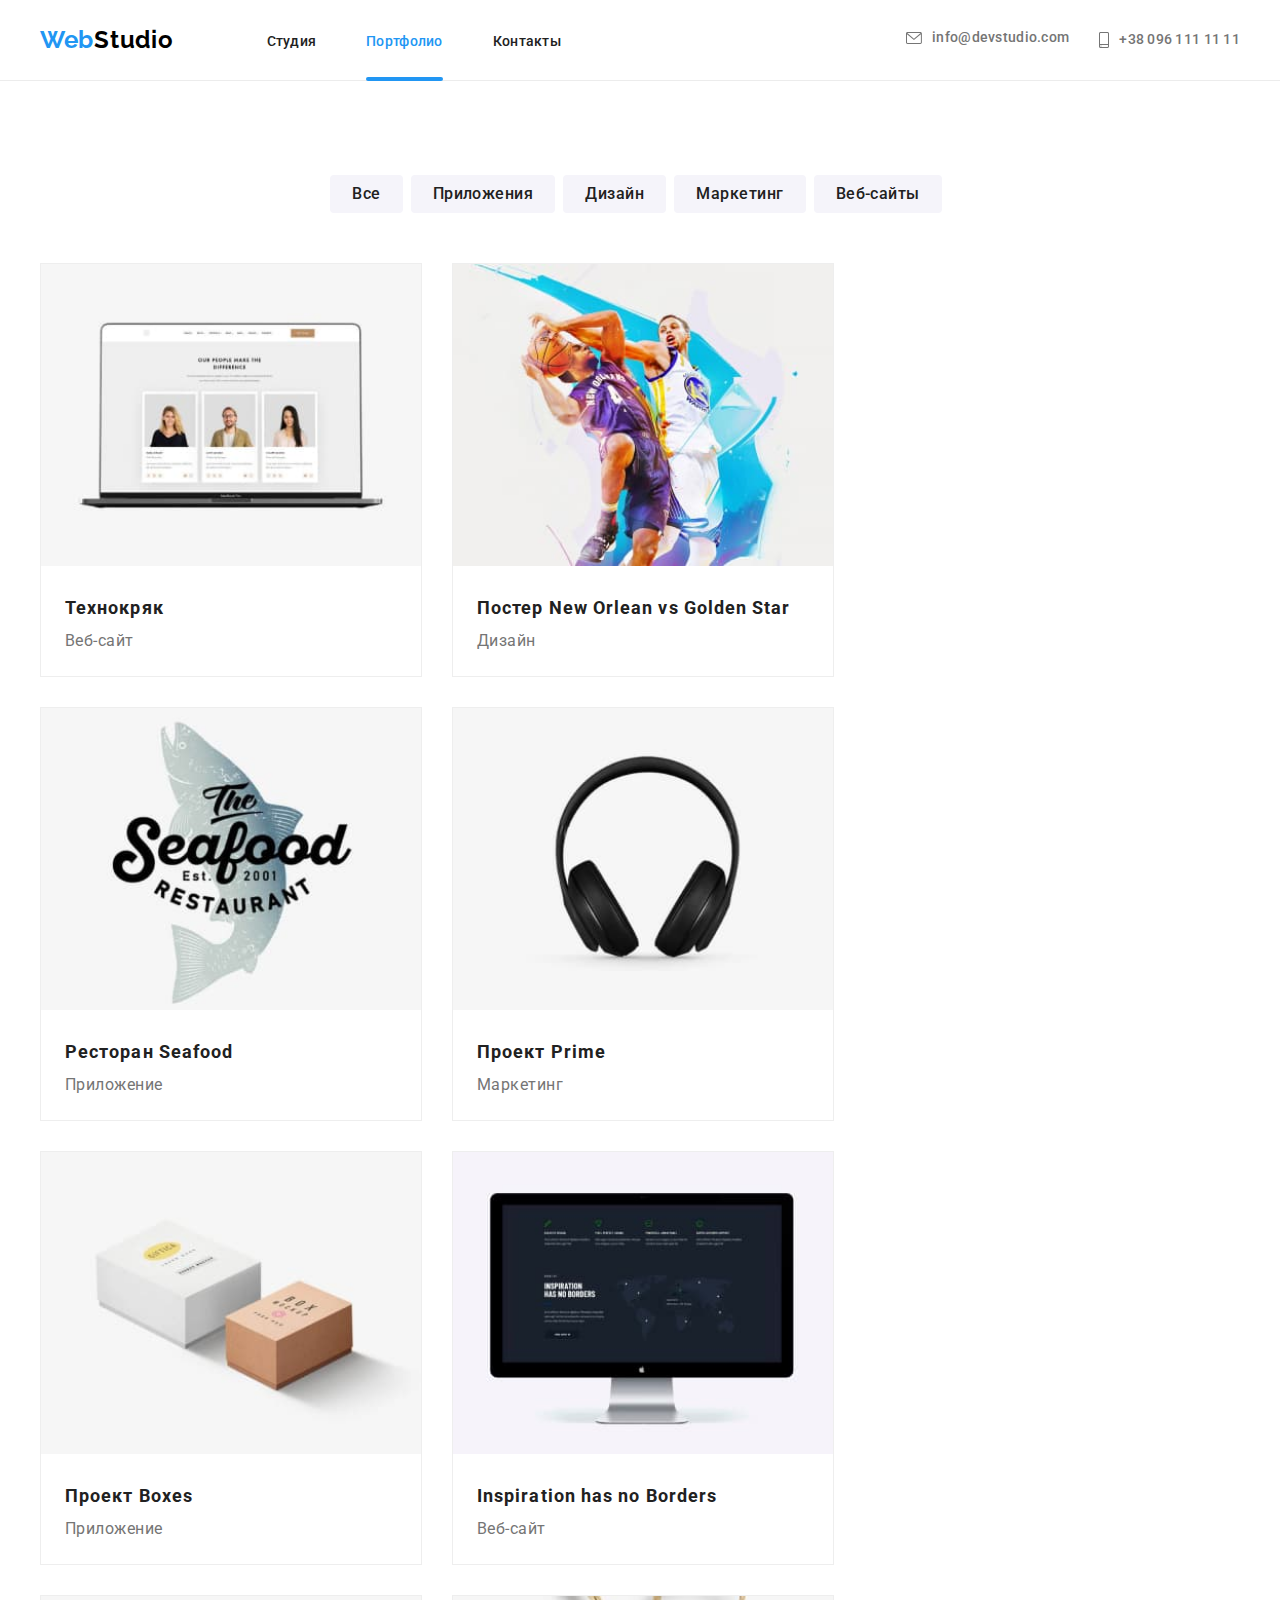
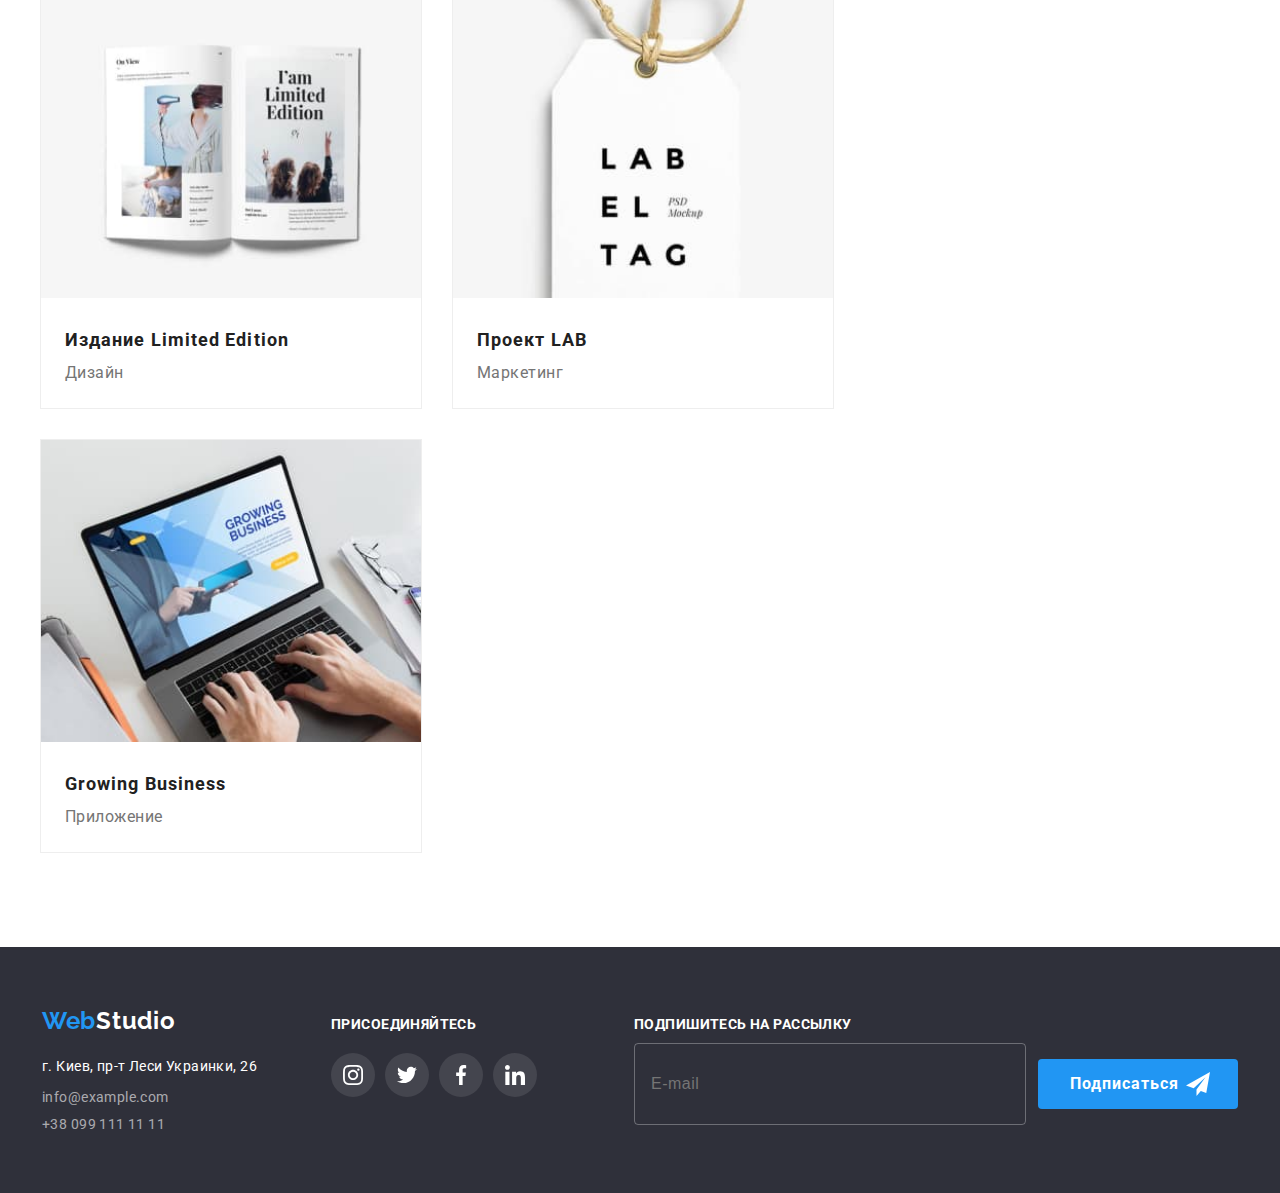
==== commit 50dd892a: "15/07/2022 hw08 4:32am" ====
--- a/portfolio.html
+++ b/portfolio.html
@@ -43,7 +43,7 @@
           </ul>
         </nav>
         <ul class="header-contacts">
-          <li class="mail-icon">
+          <li class="contacts-icon">
             <a
               href="mailto:info@devstudio.com"
               class="contact-list-header link"
@@ -54,7 +54,7 @@
               info@devstudio.com</a
             >
           </li>
-          <li>
+          <li class="contacts-icon">
             <a href="tel:+380961111111" class="contact-list-header link">
               <svg class="phone-header-icon" width="10" height="16">
                 <use href="./images/icons.svg#icon-smartphone"></use>
--- a/css/main.min.css
+++ b/css/main.min.css
@@ -1 +1 @@
-:root{--primary-text-color: #757575;--tittle-text-color: #212121;--accent-color: #2196f3;--primary-bg-color: #ffffff}html{-webkit-box-sizing:border-box;box-sizing:border-box}body{background-color:var(--primary-bg-color);color:var(--primary-text-color);font-family:Roboto,sans-serif;margin:0}p,h1,h2,h3,h4,h5,h6{font-family:Roboto;margin:0}ul{list-style:none;padding:0;margin:0}img{max-width:100%;height:auto;width:100%}.link{text-decoration:none}.list{list-style:none}.visually-hidden{position:absolute;white-space:nowrap;width:1px;height:1px;overflow:hidden;border:0;padding:0;clip:rect(0 0 0 0);-webkit-clip-path:inset(50%);clip-path:inset(50%);margin:-1px}.container{width:100%;padding-left:15px;padding-right:15px;margin:auto}@media screen and (min-width: 480px){.container{max-width:480px}}@media screen and (min-width: 768px){.container{max-width:768px}}@media screen and (min-width: 1200px){.container{max-width:1200px}}.features{padding-top:60px;padding-bottom:60px}@media screen and (min-width: 1200px){.features{padding-top:94px;padding-bottom:94px}}.portfolio-section{padding-top:60px;padding-bottom:60px}@media screen and (min-width: 1200px){.portfolio-section{padding-top:94px;padding-bottom:94px}}.about{padding-bottom:94px}.logo{font-family:"Raleway",sans-serif;font-style:normal;font-weight:700;color:#000;font-size:24px;line-height:1.17;letter-spacing:.03em;text-align:center}.logo-part{color:var(--accent-color);letter-spacing:.03em}.footer-logo{color:#fff;background-color:#2f303a;letter-spacing:.03em}.button-title{font-family:inherit;font-style:normal;font-weight:700;font-size:16px;line-height:1.88;display:-webkit-box;display:-ms-flexbox;display:flex;-webkit-box-align:center;-ms-flex-align:center;align-items:center;text-align:center;letter-spacing:.06em;cursor:pointer;color:#fff;background-color:#2196f3;min-width:200px;height:50px;padding:10px 32px;margin:auto;border-radius:4px;border:0}.button-title:hover,.button-title:focus{opacity:.9;-webkit-transition:250ms cubic-bezier(0.4, 0, 0.2, 1);transition:250ms cubic-bezier(0.4, 0, 0.2, 1)}.form__button-wrap{display:-webkit-box;display:-ms-flexbox;display:flex;-webkit-box-orient:horizontal;-webkit-box-direction:reverse;-ms-flex-direction:row-reverse;flex-direction:row-reverse;position:relative}.modal-button{display:block;margin:0 auto;margin-top:30px;padding:10px 55px}.menu-list__menu-btn{font-family:inherit;font-weight:500;font-size:16px;line-height:1.62;cursor:pointer;letter-spacing:.03em;color:var(--tittle-text-color);background:#f5f4fa;padding:6px 22px;-webkit-transition:250ms cubic-bezier(0.4, 0, 0.2, 1);transition:250ms cubic-bezier(0.4, 0, 0.2, 1)}.menu-list__menu-btn{border-radius:4px;border:rgba(0,0,0,0)}.menu-list__menu-btn:hover,.menu-list__menu-btn:focus,.menu-list__menu-btn .current{color:#fff;background-color:#2196f3}.menu-list__menu-btn:hover,.menu-list__menu-btn:focus{-webkit-box-shadow:0px 3px 1px rgba(0,0,0,.1),0px 1px 2px rgba(0,0,0,.08),0px 2px 2px rgba(0,0,0,.12);box-shadow:0px 3px 1px rgba(0,0,0,.1),0px 1px 2px rgba(0,0,0,.08),0px 2px 2px rgba(0,0,0,.12)}.about-title,.team-title,.section-title{font-style:normal;font-weight:700;font-size:28px;line-height:1.8;text-align:center;letter-spacing:.03em;color:var(--tittle-text-color);margin-bottom:30px}.nav__menu{display:-webkit-box;display:-ms-flexbox;display:flex;-webkit-box-align:center;-ms-flex-align:center;align-items:center;margin:0}@media screen and (max-width: 767px){.nav__menu{display:none}}@media screen and (min-width: 768px){.nav__menu{margin-left:88px}}@media screen and (min-width: 1200px){.nav__menu{display:-webkit-box;display:-ms-flexbox;display:flex;margin-left:93px}}.nav__menu .link{font-style:normal;font-weight:500;font-size:14px;line-height:1.14;color:var(--tittle-text-color);letter-spacing:.02em;-webkit-transition:250ms cubic-bezier(0.4, 0, 0.2, 1);transition:250ms cubic-bezier(0.4, 0, 0.2, 1)}.nav__menu .menu__link:hover::after,.nav__menu .menu__link:focus::after{opacity:1}.nav__menu .link:hover,.nav__menu .link:focus{color:var(--accent-color);-webkit-transition:250ms cubic-bezier(0.4, 0, 0.2, 1);transition:250ms cubic-bezier(0.4, 0, 0.2, 1)}.nav__menu .link.current{color:var(--accent-color)}.menu__item>.link{position:relative;padding-top:32px;padding-bottom:32px}.menu__item:not(:last-child){margin-right:50px}.menu__link.current::after{content:"";position:absolute;bottom:0;display:block;width:100%;height:4px;border-radius:2px;opacity:1;background:var(--accent-color)}.menu__link::after{content:"";position:absolute;bottom:0;display:block;width:100%;height:4px;border-radius:2px;background:var(--accent-color);opacity:0;-webkit-transition:opacity 250ms cubic-bezier(0.4, 0, 0.2, 1);transition:opacity 250ms cubic-bezier(0.4, 0, 0.2, 1)}.menu__link:hover::after,.menu__link:focus::after{content:"";position:absolute;bottom:0;display:block;width:100%;height:4px;border-radius:2px;background-color:var(--accent-color)}.menu__link:hover::after,.menu__link:focus::after{content:"";position:absolute;bottom:0;display:block;width:100%;height:4px;border-radius:2px;background-color:var(--accent-color)}.page-header{padding-top:24px;padding-bottom:25px;border-bottom:1px solid #ececec}.page-header .container{display:-webkit-box;display:-ms-flexbox;display:flex;-webkit-box-align:center;-ms-flex-align:center;align-items:center}.nav{display:-webkit-box;display:-ms-flexbox;display:flex}@media screen and (max-width: 767px){.header-contacts{display:none}}@media screen and (min-width: 768px){.header-contacts{display:block;margin-left:84px}}@media screen and (min-width: 1200px){.header-contacts{display:-webkit-box;display:-ms-flexbox;display:flex;margin:0;margin-left:auto;-webkit-box-pack:end;-ms-flex-pack:end;justify-content:end}}.contact-list-header{display:-webkit-box;display:-ms-flexbox;display:flex;-webkit-box-align:center;-ms-flex-align:center;align-items:center;content:"";margin-left:10px;background-color:#fff;background-size:contain;font-weight:500;font-size:14px;line-height:1.14px;letter-spacing:.02em;color:var(--primary-text-color);-webkit-transition:250ms cubic-bezier(0.4, 0, 0.2, 1);transition:250ms cubic-bezier(0.4, 0, 0.2, 1)}@media screen and (min-width: 768px){.contact-list-header{margin-bottom:10px}}.contact-list-header:hover,.contact-list-header:focus{color:var(--accent-color);fill:var(--accent-color)}.contact-list-header:hover .envelope-header-icon,.contact-list-header:focus .envelope-header-icon,.contact-list-header:hover .phone-header-icon,.contact-list-header:focus .phone-header-icon{color:var(--accent-color);fill:var(--accent-color);-webkit-transition:250ms cubic-bezier(0.4, 0, 0.2, 1);transition:250ms cubic-bezier(0.4, 0, 0.2, 1)}.envelope-header-icon,.phone-header-icon{display:-webkit-box;display:-ms-flexbox;display:flex;-webkit-box-align:center;-ms-flex-align:center;align-items:center;-webkit-box-pack:center;-ms-flex-pack:center;justify-content:center;background-size:contain;fill:var(--primary-text-color);margin-right:10px;-webkit-transition:250ms cubic-bezier(0.4, 0, 0.2, 1);transition:250ms cubic-bezier(0.4, 0, 0.2, 1)}.mail-icon{margin-right:50px;padding:0}.contact-list{font-style:normal;font-weight:400;font-size:14px;line-height:1.71px;letter-spacing:.03em;color:rgba(255,255,255,.6);-webkit-transition:250ms cubic-bezier(0.4, 0, 0.2, 1);transition:250ms cubic-bezier(0.4, 0, 0.2, 1)}.contact-list:hover,.contact-list:focus{color:var(--accent-color)}.hero{background-color:#2f303a;background-image:-webkit-gradient(linear, left top, left bottom, from(rgba(47, 48, 58, 0.4)), to(rgba(47, 48, 58, 0.4))),url(../images/hero-bg\ .jpg);background-image:linear-gradient(rgba(47, 48, 58, 0.4), rgba(47, 48, 58, 0.4)),url(../images/hero-bg\ .jpg);max-width:1600px;margin:0 auto;background-repeat:no-repeat;background-position:center;padding-top:118px;padding-bottom:118px}.hero-title{font-weight:900;font-size:26px;line-height:1.61;text-align:center;letter-spacing:.06em;text-transform:uppercase;color:#fff;width:360px;height:84px;-webkit-box-align:center;-ms-flex-align:center;align-items:center;margin:auto;margin-bottom:30px}@media screen and (min-width: 768px){.feature{display:-webkit-box;display:-ms-flexbox;display:flex;-ms-flex-wrap:wrap;flex-wrap:wrap;gap:30px}}@media screen and (min-width: 768px){.feature__item-list{width:calc((100% - 30px)/2)}}@media screen and (min-width: 1200px){.feature__item-list{width:calc((100% - 90px)/4)}}.features-icon{display:-webkit-box;display:-ms-flexbox;display:flex;-webkit-box-pack:center;-ms-flex-pack:center;justify-content:center;-webkit-box-align:center;-ms-flex-align:center;align-items:center;margin-bottom:30px;width:100%;height:120px;background-color:#f5f4fa;border-radius:4px}.feature-item{font-style:normal;font-weight:700;font-size:14px;line-height:1.14;letter-spacing:.03em;text-transform:uppercase;color:var(--tittle-text-color);margin-bottom:10px;display:-webkit-box;display:-ms-flexbox;display:flex;-webkit-box-pack:center;-ms-flex-pack:center;justify-content:center}@media screen and (min-width: 768px){.feature-item{max-width:768px;-webkit-box-pack:start;-ms-flex-pack:start;justify-content:flex-start}}.feature-list{font-weight:400;font-size:14px;line-height:1.71;letter-spacing:.03em;margin-bottom:30px}@media screen and (min-width: 768px){.feature-list{margin:0}}.about{display:none}@media screen and (min-width: 1200px){.about{display:block}}.pic-items{display:-webkit-box;display:-ms-flexbox;display:flex;-webkit-box-pack:justify;-ms-flex-pack:justify;justify-content:space-between;margin:0}.pic-items__caption{position:absolute;padding:27px;bottom:0px;width:100%;font-weight:700;font-size:14px;line-height:1.14;text-align:center;letter-spacing:.03em;text-transform:uppercase;color:var(--primary-bg-color);background:rgba(47,48,58,.8)}.pic-items__img{position:relative}.pic-items__img:not(:last-child){margin-right:30px}.employees{background-color:#f5f4fa;padding-top:60px;padding-bottom:60px}.teammates-items{margin:0;display:-webkit-box;display:-ms-flexbox;display:flex;-ms-flex-wrap:wrap;flex-wrap:wrap;gap:30px}.teammates-items__list{margin-bottom:30px;background-color:var(--primary-bg-color);-webkit-box-shadow:0px 1px 3px rgba(0,0,0,.12),0px 1px 1px rgba(0,0,0,.14),0px 2px 1px rgba(0,0,0,.2);box-shadow:0px 1px 3px rgba(0,0,0,.12),0px 1px 1px rgba(0,0,0,.14),0px 2px 1px rgba(0,0,0,.2)}@media screen and (min-width: 768px){.teammates-items__list{margin:0;-ms-flex-preferred-size:calc((100% - 30px)/2);flex-basis:calc((100% - 30px)/2)}}@media screen and (min-width: 1200px){.teammates-items__list{-ms-flex-preferred-size:calc((100% - 90px)/4);flex-basis:calc((100% - 90px)/4)}}.caption{font-weight:500;font-size:16px;line-height:1.19;letter-spacing:.03em;color:var(--tittle-text-color);margin-bottom:10px}.job-title{font-size:16px;line-height:1.19;letter-spacing:.03em;margin-bottom:16px}.caption-job{text-align:center;padding-top:30px}.teammate-soc{display:-webkit-box;display:-ms-flexbox;display:flex;-webkit-box-pack:center;-ms-flex-pack:center;justify-content:center;padding-bottom:24px}.teammate-soc__item{width:44px;height:44px;margin-left:10px}.teammate-soc__item:first-child{margin-left:0}.teammate-soc__link{display:-webkit-box;display:-ms-flexbox;display:flex;-webkit-box-align:center;-ms-flex-align:center;align-items:center;-webkit-box-pack:center;-ms-flex-pack:center;justify-content:center;width:100%;height:100%;border-radius:50%;color:#afb1b8;-webkit-transition:background-color 250ms cubic-bezier(0.4, 0, 0.2, 1);transition:background-color 250ms cubic-bezier(0.4, 0, 0.2, 1)}.teammate-soc__link:hover,.teammate-soc__link:focus{background-color:#2196f3;color:var(--primary-bg-color)}.employees-soc-icon{fill:currentColor}.clients{padding-top:60px;padding-bottom:94px}.customer{display:-webkit-box;display:-ms-flexbox;display:flex;-ms-flex-wrap:wrap;flex-wrap:wrap;gap:30px}.customer__item{width:100%;-ms-flex-preferred-size:calc((100% - 30px)/2);flex-basis:calc((100% - 30px)/2)}@media screen and (min-width: 768px){.customer__item{max-width:768px;-ms-flex-preferred-size:calc((100% - 60px)/3);flex-basis:calc((100% - 60px)/3)}}@media screen and (min-width: 1200px){.customer__item{-ms-flex-preferred-size:calc((100% - 150px)/6);flex-basis:calc((100% - 150px)/6)}}.customer__icon{display:-webkit-box;display:-ms-flexbox;display:flex;-webkit-box-pack:center;-ms-flex-pack:center;justify-content:center;-webkit-box-align:center;-ms-flex-align:center;align-items:center;height:92px;fill:#afb1b8;border:1px solid #afb1b8;border-radius:4px;-webkit-transition:250ms cubic-bezier(0.4, 0, 0.2, 1);transition:250ms cubic-bezier(0.4, 0, 0.2, 1)}.customer__icon:hover,.customer__icon:focus{fill:var(--accent-color);border-color:var(--accent-color)}.page-footer{background-color:#2f303a;padding-top:60px;padding-bottom:60px}.container.footer{-webkit-box-align:baseline;-ms-flex-align:baseline;align-items:baseline}@media screen and (min-width: 768px){.container.footer{display:-webkit-box;display:-ms-flexbox;display:flex;-ms-flex-pack:distribute;justify-content:space-around;-ms-flex-wrap:wrap;flex-wrap:wrap}}@media screen and (min-width: 1200px){.container.footer{display:-webkit-box;display:-ms-flexbox;display:flex;-webkit-box-align:baseline;-ms-flex-align:baseline;align-items:baseline}}.container-footer{display:block;-webkit-box-align:center;-ms-flex-align:center;align-items:center;-webkit-box-pack:center;-ms-flex-pack:center;justify-content:center;text-align:center}@media screen and (min-width: 1200px){.container-footer{text-align:start}}.footer-contacts{display:block;margin-top:20px}.footer-contacts__item:not(:last-child){margin-bottom:8px}.address{font-style:normal;font-weight:400;font-size:14px;line-height:1.71;letter-spacing:.03em;color:#fff}.footer-soc__title{display:block;-webkit-box-align:center;-ms-flex-align:center;align-items:center;-webkit-box-pack:start;-ms-flex-pack:start;justify-content:flex-start;text-align:center;margin-bottom:20px;font-weight:700;font-size:14px;line-height:1.14;letter-spacing:.03em;text-transform:uppercase;color:var(--primary-bg-color)}@media screen and (min-width: 1200px){.footer-soc__title{text-align:start}}.footer-soc{display:block;-webkit-box-align:center;-ms-flex-align:center;align-items:center;-webkit-box-pack:center;-ms-flex-pack:center;justify-content:center;text-align:center;margin-top:60px}@media screen and (min-width: 768px){.footer-soc{margin:0}}@media screen and (min-width: 1200px){.footer-soc{margin-left:70px}}.footer-soc__list{display:-webkit-box;display:-ms-flexbox;display:flex;-webkit-box-pack:center;-ms-flex-pack:center;justify-content:center}.footer-soc__item{width:44px;height:44px;margin-left:10px}.footer-soc__item:first-child{margin-left:0}.footer-soc__link{display:-webkit-box;display:-ms-flexbox;display:flex;-webkit-box-align:center;-ms-flex-align:center;align-items:center;-webkit-box-pack:center;-ms-flex-pack:center;justify-content:center;width:100%;height:100%;border-radius:50%;background-color:rgba(255,255,255,.1);-webkit-transition:250ms cubic-bezier(0.4, 0, 0.2, 1);transition:250ms cubic-bezier(0.4, 0, 0.2, 1)}.footer-soc__link:hover,.footer-soc__link:focus{background-color:var(--accent-color)}.footer-soc__icon{fill:var(--primary-bg-color)}.subscribe{margin-top:60px}@media screen and (min-width: 1200px){.subscribe{margin-left:93px;margin-top:0}}.subscribe__title{display:block;-webkit-box-align:center;-ms-flex-align:center;align-items:center;-webkit-box-pack:start;-ms-flex-pack:start;justify-content:flex-start;text-align:center;margin-bottom:20px;font-weight:700;font-size:14px;line-height:1.14;letter-spacing:.03em;text-transform:uppercase;color:var(--primary-bg-color)}@media screen and (min-width: 1200px){.subscribe__title{text-align:start;margin-bottom:10px}}.send-icon{position:absolute;right:76px;top:50%;-webkit-transform:translateY(-50%);transform:translateY(-50%)}@media screen and (min-width: 480px){.send-icon{right:156px}}@media screen and (min-width: 768px){.send-icon{right:156px}}@media screen and (min-width: 1200px){.send-icon{right:28px}}@media screen and (min-width: 1200px){.form{display:-webkit-box;display:-ms-flexbox;display:flex}}.form__input{width:100%;height:50px;margin-bottom:20px;padding:15px 16px;background:rgba(0,0,0,0);border:1px solid rgba(255,255,255,.3);border-radius:4px;outline:rgba(0,0,0,0);font-weight:400;font-size:16px;line-height:1.25;letter-spacing:.03em;color:rgba(255,255,255,.6)}@media screen and (min-width: 480px){.form__input{width:450px}}@media screen and (min-width: 768px){.form__input{width:450px}}@media screen and (min-width: 1200px){.form__input{width:358px;height:50px;margin-right:12px;margin-bottom:0;padding:15px 16px}}.backdrop{position:fixed;top:0;left:0;width:100%;height:100%;background-color:rgba(0,0,0,.2);-webkit-transition:250ms cubic-bezier(0.4, 0, 0.2, 1);transition:250ms cubic-bezier(0.4, 0, 0.2, 1)}.backdrop.is-hidden .modal{-webkit-transform:translate(-50%, -50%) scale(0);transform:translate(-50%, -50%) scale(0)}.modal{position:absolute;top:50%;left:50%;-webkit-transform:translate(-50%, -50%) scale(1);transform:translate(-50%, -50%) scale(1);width:528px;min-height:581px;background-color:var(--primary-bg-color);border-radius:4px;padding:40px;-webkit-transition:-webkit-transform 250ms cubic-bezier(0.4, 0, 0.2, 1);transition:-webkit-transform 250ms cubic-bezier(0.4, 0, 0.2, 1);transition:transform 250ms cubic-bezier(0.4, 0, 0.2, 1);transition:transform 250ms cubic-bezier(0.4, 0, 0.2, 1), -webkit-transform 250ms cubic-bezier(0.4, 0, 0.2, 1)}.modal-close{position:absolute;right:8px;top:8px;width:30px;height:30px;border:1px solid rgba(0,0,0,.1);border-radius:50%;cursor:pointer;background-color:rgba(0,0,0,0);display:-webkit-box;display:-ms-flexbox;display:flex;-webkit-box-align:center;-ms-flex-align:center;align-items:center;-webkit-box-pack:center;-ms-flex-pack:center;justify-content:center}.modal-close:hover{fill:var(--accent-color);-webkit-transition:250ms cubic-bezier(0.4, 0, 0.2, 1);transition:250ms cubic-bezier(0.4, 0, 0.2, 1)}.is-hidden{opacity:0;visibility:hidden;pointer-events:none}.modal-title{font-style:normal;font-weight:700;font-size:20px;line-height:1.15;text-align:center;letter-spacing:.03em;color:var(--tittle-text-color);margin-bottom:12px}.modal-input{width:100%;height:40px;padding-left:42px;background-color:rgba(0,0,0,0);outline:rgba(0,0,0,0);cursor:pointer;border:1px solid rgba(33,33,33,.2);border-radius:4px}.modal-input:focus{border-color:var(--accent-color);-webkit-transition:250ms cubic-bezier(0.4, 0, 0.2, 1);transition:250ms cubic-bezier(0.4, 0, 0.2, 1)}.modal-input:focus+.input-icon{fill:var(--accent-color);-webkit-transition:250ms cubic-bezier(0.4, 0, 0.2, 1);transition:250ms cubic-bezier(0.4, 0, 0.2, 1)}.input-icon{position:absolute;left:12px;top:50%;-webkit-transform:translateY(-50%);transform:translateY(-50%)}.modal-field{margin-bottom:10px}.modal-field__label{display:block;font-weight:400;font-size:12px;line-height:1.16;letter-spacing:.01em;color:var(--primary-text-color);margin-bottom:4px}.modal-field__text{display:-webkit-box;display:-ms-flexbox;display:flex;-webkit-box-pack:center;-ms-flex-pack:center;justify-content:center;margin-top:20px}.modal-field__placeholder-text{resize:none;width:100%;height:120px;border:1px solid rgba(33,33,33,.2);border-radius:4px;padding:12px 16px;outline:rgba(0,0,0,0);font-weight:400;font-size:14px;line-height:1.14px;letter-spacing:.01em;cursor:pointer}.modal-field__placeholder-text:focus{border-color:var(--accent-color);padding:12px 16px;-webkit-transition:250ms cubic-bezier(0.4, 0, 0.2, 1);transition:250ms cubic-bezier(0.4, 0, 0.2, 1)}.modal-field__placeholder-text::-webkit-input-placeholder{font-weight:400;font-size:12px;line-height:1.14px;letter-spacing:.01em;color:rgba(117,117,117,.5)}.modal-field__placeholder-text::-moz-placeholder{font-weight:400;font-size:12px;line-height:1.14px;letter-spacing:.01em;color:rgba(117,117,117,.5)}.modal-field__placeholder-text:-ms-input-placeholder{font-weight:400;font-size:12px;line-height:1.14px;letter-spacing:.01em;color:rgba(117,117,117,.5)}.modal-field__placeholder-text::-ms-input-placeholder{font-weight:400;font-size:12px;line-height:1.14px;letter-spacing:.01em;color:rgba(117,117,117,.5)}.modal-field__placeholder-text::placeholder{font-weight:400;font-size:12px;line-height:1.14px;letter-spacing:.01em;color:rgba(117,117,117,.5)}.modal-field__input-check:checked+.check-text span{background-color:var(--accent-color);border:none}.modal-field__input-check:checked+.check-text .check-icon{fill:var(--primary-bg-color);-webkit-transition:250ms cubic-bezier(0.4, 0, 0.2, 1);transition:250ms cubic-bezier(0.4, 0, 0.2, 1)}.input-wrap{position:relative}.check-text{font-weight:400;font-size:14px;line-height:1.71;letter-spacing:.03em;color:var(--primary-text-color);display:-webkit-box;display:-ms-flexbox;display:flex;-webkit-box-align:center;-ms-flex-align:center;align-items:center}.check-text a{color:var(--accent-color)}.check-text span{width:16px;height:15px;border:1px solid var(--tittle-text-color);border-radius:2px;margin-right:7px;display:-webkit-box;display:-ms-flexbox;display:flex;-webkit-box-align:center;-ms-flex-align:center;align-items:center;-webkit-box-pack:center;-ms-flex-pack:center;justify-content:center}.check-icon{fill:rgba(0,0,0,0)}.exemples{display:-webkit-box;display:-ms-flexbox;display:flex;-ms-flex-wrap:wrap;flex-wrap:wrap;gap:30px}@media screen and (min-width: 480px){.exemples{display:-webkit-box;display:-ms-flexbox;display:flex;-ms-flex-wrap:wrap;flex-wrap:wrap;gap:30px}}.exemples__card{width:100%;border:1px solid #eee;cursor:pointer}@media screen and (min-width: 768px){.exemples__card{-ms-flex-preferred-size:calc((100% - 30px)/2);flex-basis:calc((100% - 30px)/2)}}@media screen and (min-width: 1200px){.exemples__card{-ms-flex-preferred-size:calc((100% - 60px)/3);flex-basis:calc((100% - 60px)/3)}}.exemples__card:hover .exemples-hover-text{-webkit-transform:translateY(0);transform:translateY(0)}.exemples__card:hover,.exemples__card:focus{-webkit-box-shadow:0px 1px 1px rgba(0,0,0,.12),0px 4px 4px rgba(0,0,0,.06),1px 4px 6px rgba(0,0,0,.16);box-shadow:0px 1px 1px rgba(0,0,0,.12),0px 4px 4px rgba(0,0,0,.06),1px 4px 6px rgba(0,0,0,.16)}.sample-caption{padding-top:20px;padding-bottom:20px;padding-left:24px;padding-right:24px}.exemple-caption{font-size:18px;line-height:2;color:var(--tittle-text-color);letter-spacing:.06em}.exemple-type{font-size:16px;line-height:1.88;letter-spacing:.03em;color:var(--primary-text-color)}.exemples-hover-wrap{position:relative;overflow:hidden}.exemples-hover-text{position:absolute;top:0;font-style:normal;font-size:18px;color:var(--primary-bg-color);line-height:1.55;font-weight:400;background-color:rgba(33,150,243,.9);padding:64px 24px;height:100%;-webkit-transform:translateY(100%);transform:translateY(100%);-webkit-transition:-webkit-transform 250ms cubic-bezier(0.4, 0, 0.2, 1);transition:-webkit-transform 250ms cubic-bezier(0.4, 0, 0.2, 1);transition:transform 250ms cubic-bezier(0.4, 0, 0.2, 1);transition:transform 250ms cubic-bezier(0.4, 0, 0.2, 1), -webkit-transform 250ms cubic-bezier(0.4, 0, 0.2, 1)}@media screen and (min-width: 480px){.menu-list{display:-webkit-box;display:-ms-flexbox;display:flex;-ms-flex-wrap:wrap;flex-wrap:wrap;row-gap:15px;-webkit-box-pack:start;-ms-flex-pack:start;justify-content:flex-start;padding-bottom:40px}.menu-list__item{margin-right:8px}}@media screen and (min-width: 768px){.menu-list{display:-webkit-box;display:-ms-flexbox;display:flex;-webkit-box-pack:center;-ms-flex-pack:center;justify-content:center;padding-bottom:30px}.menu-list__item:not(:last-child){margin-right:8px}}@media screen and (min-width: 1200px){.menu-list{display:-webkit-box;display:-ms-flexbox;display:flex;-webkit-box-pack:center;-ms-flex-pack:center;justify-content:center;padding-bottom:50px}.menu-list__item:not(:last-child){margin-right:8px}}/*# sourceMappingURL=main.min.css.map */+:root{--primary-text-color: #757575;--tittle-text-color: #212121;--accent-color: #2196f3;--primary-bg-color: #ffffff}html{-webkit-box-sizing:border-box;box-sizing:border-box}body{background-color:var(--primary-bg-color);color:var(--primary-text-color);font-family:Roboto,sans-serif;margin:0}p,h1,h2,h3,h4,h5,h6{font-family:Roboto;margin:0}ul{list-style:none;padding:0;margin:0}img{max-width:100%;height:auto;width:100%}.link{text-decoration:none}.list{list-style:none}.visually-hidden{position:absolute;white-space:nowrap;width:1px;height:1px;overflow:hidden;border:0;padding:0;clip:rect(0 0 0 0);-webkit-clip-path:inset(50%);clip-path:inset(50%);margin:-1px}.container{width:100%;padding-left:15px;padding-right:15px;margin:auto}@media screen and (min-width: 480px){.container{max-width:480px}}@media screen and (min-width: 768px){.container{max-width:768px}}@media screen and (min-width: 1200px){.container{max-width:1200px}}.features{padding-top:60px;padding-bottom:60px}@media screen and (min-width: 1200px){.features{padding-top:94px;padding-bottom:94px}}.portfolio-section{padding-top:60px;padding-bottom:60px}@media screen and (min-width: 1200px){.portfolio-section{padding-top:94px;padding-bottom:94px}}.about{padding-bottom:94px}.logo{font-family:"Raleway",sans-serif;font-style:normal;font-weight:700;color:#000;font-size:24px;line-height:1.17;letter-spacing:.03em;text-align:center}.logo-part{color:var(--accent-color);letter-spacing:.03em}.footer-logo{color:#fff;background-color:#2f303a;letter-spacing:.03em}.button-title{font-family:inherit;font-style:normal;font-weight:700;font-size:16px;line-height:1.88;display:-webkit-box;display:-ms-flexbox;display:flex;-webkit-box-align:center;-ms-flex-align:center;align-items:center;text-align:center;letter-spacing:.06em;cursor:pointer;color:#fff;background-color:#2196f3;min-width:200px;height:50px;padding:10px 32px;margin:auto;border-radius:4px;border:0}.button-title:hover,.button-title:focus{opacity:.9;-webkit-transition:250ms cubic-bezier(0.4, 0, 0.2, 1);transition:250ms cubic-bezier(0.4, 0, 0.2, 1)}.form__button-wrap{display:-webkit-box;display:-ms-flexbox;display:flex;-webkit-box-orient:horizontal;-webkit-box-direction:reverse;-ms-flex-direction:row-reverse;flex-direction:row-reverse;position:relative}.modal-button{display:block;margin:0 auto;margin-top:30px;padding:10px 55px}.menu-list__menu-btn{font-family:inherit;font-weight:500;font-size:16px;line-height:1.62;cursor:pointer;letter-spacing:.03em;color:var(--tittle-text-color);background:#f5f4fa;padding:6px 22px;-webkit-transition:250ms cubic-bezier(0.4, 0, 0.2, 1);transition:250ms cubic-bezier(0.4, 0, 0.2, 1)}.menu-list__menu-btn{border-radius:4px;border:rgba(0,0,0,0)}.menu-list__menu-btn:hover,.menu-list__menu-btn:focus,.menu-list__menu-btn .current{color:#fff;background-color:#2196f3}.menu-list__menu-btn:hover,.menu-list__menu-btn:focus{-webkit-box-shadow:0px 3px 1px rgba(0,0,0,.1),0px 1px 2px rgba(0,0,0,.08),0px 2px 2px rgba(0,0,0,.12);box-shadow:0px 3px 1px rgba(0,0,0,.1),0px 1px 2px rgba(0,0,0,.08),0px 2px 2px rgba(0,0,0,.12)}.about-title,.team-title,.section-title{font-style:normal;font-weight:700;font-size:28px;line-height:1.8;text-align:center;letter-spacing:.03em;color:var(--tittle-text-color);margin-bottom:30px}.nav__menu{display:-webkit-box;display:-ms-flexbox;display:flex;-webkit-box-align:center;-ms-flex-align:center;align-items:center;margin:0}@media screen and (max-width: 767px){.nav__menu{display:none}}@media screen and (min-width: 768px){.nav__menu{margin-left:88px}}@media screen and (min-width: 1200px){.nav__menu{display:-webkit-box;display:-ms-flexbox;display:flex;margin-left:93px}}.nav__menu .link{font-style:normal;font-weight:500;font-size:14px;line-height:1.14;color:var(--tittle-text-color);letter-spacing:.02em;-webkit-transition:250ms cubic-bezier(0.4, 0, 0.2, 1);transition:250ms cubic-bezier(0.4, 0, 0.2, 1)}.nav__menu .menu__link:hover::after,.nav__menu .menu__link:focus::after{opacity:1}.nav__menu .link:hover,.nav__menu .link:focus{color:var(--accent-color);-webkit-transition:250ms cubic-bezier(0.4, 0, 0.2, 1);transition:250ms cubic-bezier(0.4, 0, 0.2, 1)}.nav__menu .link.current{color:var(--accent-color)}.menu__item>.link{position:relative;padding-top:32px;padding-bottom:32px}.menu__item:not(:last-child){margin-right:50px}.menu__link.current::after{content:"";position:absolute;bottom:0;display:block;width:100%;height:4px;border-radius:2px;opacity:1;background:var(--accent-color)}.menu__link::after{content:"";position:absolute;bottom:0;display:block;width:100%;height:4px;border-radius:2px;background:var(--accent-color);opacity:0;-webkit-transition:opacity 250ms cubic-bezier(0.4, 0, 0.2, 1);transition:opacity 250ms cubic-bezier(0.4, 0, 0.2, 1)}.menu__link:hover::after,.menu__link:focus::after{content:"";position:absolute;bottom:0;display:block;width:100%;height:4px;border-radius:2px;background-color:var(--accent-color)}.menu__link:hover::after,.menu__link:focus::after{content:"";position:absolute;bottom:0;display:block;width:100%;height:4px;border-radius:2px;background-color:var(--accent-color)}.page-header{border-bottom:1px solid #ececec}.page-header .container{display:-webkit-box;display:-ms-flexbox;display:flex;-webkit-box-align:center;-ms-flex-align:center;align-items:center}.nav{display:-webkit-box;display:-ms-flexbox;display:flex;padding-top:26px;padding-bottom:26px}@media screen and (max-width: 767px){.header-contacts{display:none}}@media screen and (min-width: 768px){.header-contacts{display:block;margin-left:auto}}@media screen and (min-width: 1200px){.header-contacts{display:-webkit-box;display:-ms-flexbox;display:flex;margin:0;margin-left:auto}}@media screen and (min-width: 768px){.contacts-icon:not(:last-child){margin-bottom:10px}}@media screen and (min-width: 1200px){.contacts-icon:not(:last-child){margin-bottom:0px;margin-right:30px}}.contact-list-header{display:-webkit-box;display:-ms-flexbox;display:flex;-webkit-box-align:center;-ms-flex-align:center;align-items:center;content:"";background-color:#fff;background-size:contain;font-weight:500;font-size:14px;line-height:1.14px;letter-spacing:.02em;color:var(--primary-text-color);-webkit-transition:250ms cubic-bezier(0.4, 0, 0.2, 1);transition:250ms cubic-bezier(0.4, 0, 0.2, 1)}.contact-list-header:hover,.contact-list-header:focus{color:var(--accent-color);fill:var(--accent-color)}.contact-list-header:hover .envelope-header-icon,.contact-list-header:focus .envelope-header-icon,.contact-list-header:hover .phone-header-icon,.contact-list-header:focus .phone-header-icon{color:var(--accent-color);fill:var(--accent-color);-webkit-transition:250ms cubic-bezier(0.4, 0, 0.2, 1);transition:250ms cubic-bezier(0.4, 0, 0.2, 1)}.envelope-header-icon,.phone-header-icon{display:-webkit-box;display:-ms-flexbox;display:flex;-webkit-box-align:center;-ms-flex-align:center;align-items:center;-webkit-box-pack:center;-ms-flex-pack:center;justify-content:center;background-size:contain;fill:var(--primary-text-color);margin-right:10px;-webkit-transition:250ms cubic-bezier(0.4, 0, 0.2, 1);transition:250ms cubic-bezier(0.4, 0, 0.2, 1)}.contact-list{font-style:normal;font-weight:400;font-size:14px;line-height:1.71px;letter-spacing:.03em;color:rgba(255,255,255,.6);-webkit-transition:250ms cubic-bezier(0.4, 0, 0.2, 1);transition:250ms cubic-bezier(0.4, 0, 0.2, 1)}.contact-list:hover,.contact-list:focus{color:var(--accent-color)}.menu-open-btn{display:block;margin-left:auto}.mob-menu{position:fixed;z-index:2;padding-left:25px;top:0;left:0;width:100vw;height:100vh;padding-top:21px;padding-bottom:48px;background:#fff;-webkit-box-shadow:0px 4px 8px rgba(0,0,0,.04),0px 2px 4px rgba(0,0,0,.08),0px 1px 3px rgba(0,0,0,.16);box-shadow:0px 4px 8px rgba(0,0,0,.04),0px 2px 4px rgba(0,0,0,.08),0px 1px 3px rgba(0,0,0,.16)}.mob-menu .container{display:block}.menu-close-btn{display:block;margin-left:auto;margin-bottom:8.33px}.mob-menu__item:not(:last-child){margin-bottom:32px}.mob-menu__link{font-weight:500;font-size:40px;line-height:1.175;text-align:center;letter-spacing:.02em;color:var(--tittle-text-color)}.mob-menu__contacts{margin-top:306px}.mob-menu__connect:not(:last-child){margin-bottom:32px}.mob-menu__call{font-weight:500;font-size:34px;line-height:1.175;letter-spacing:.02em;color:var(--accent-color)}.mob-menu__mail{font-weight:500;font-size:24px;line-height:1.16;letter-spacing:.02em;color:var(--primary-text-color)}.mob-menu-soc{margin-top:64px}.mob-menu-soc__list{display:-webkit-box;display:-ms-flexbox;display:flex}.mob-menu-soc__item:not(:last-child){margin-right:20px}.mob-menu-soc__link{font-weight:500;font-size:18px;line-height:1.22;letter-spacing:.02em;color:var(--accent-color)}.hero{background-size:cover;background-color:#2f303a;max-width:1600px;max-height:1600px;margin:0 auto;background-repeat:no-repeat;background-position:center;padding-top:118px;padding-bottom:118px;background-image:-webkit-gradient(linear, left top, left bottom, from(rgba(47, 48, 58, 0.4)), to(rgba(47, 48, 58, 0.4))),url(/images/hero-bg-mob.jpg);background-image:linear-gradient(rgba(47, 48, 58, 0.4), rgba(47, 48, 58, 0.4)),url(/images/hero-bg-mob.jpg)}@media(min-device-pixel-ratio: 2),(-webkit-min-device-pixel-ratio: 2),(min-resolution: 192dpi),(min-resolution: 2dppx){.hero{background-color:#2f303a;background-image:-webkit-gradient(linear, left top, left bottom, from(rgba(47, 48, 58, 0.4)), to(rgba(47, 48, 58, 0.4))),url(/images/hero-bg-mob-2x.jpg);background-image:linear-gradient(rgba(47, 48, 58, 0.4), rgba(47, 48, 58, 0.4)),url(/images/hero-bg-mob-2x.jpg)}}@media screen and (min-width: 768px){.hero{background-image:-webkit-gradient(linear, left top, left bottom, from(rgba(47, 48, 58, 0.4)), to(rgba(47, 48, 58, 0.4))),url(/images/hero-bg-tab.jpg);background-image:linear-gradient(rgba(47, 48, 58, 0.4), rgba(47, 48, 58, 0.4)),url(/images/hero-bg-tab.jpg)}}@media screen and (min-width: 768px)and (min-device-pixel-ratio: 2),screen and (min-width: 768px)and (-webkit-min-device-pixel-ratio: 2),screen and (min-width: 768px)and (min-resolution: 192dpi),screen and (min-width: 768px)and (min-resolution: 2dppx){.hero{background-color:#2f303a;background-image:-webkit-gradient(linear, left top, left bottom, from(rgba(47, 48, 58, 0.4)), to(rgba(47, 48, 58, 0.4))),url(/images/hero-bg-tab-2x.jpg);background-image:linear-gradient(rgba(47, 48, 58, 0.4), rgba(47, 48, 58, 0.4)),url(/images/hero-bg-tab-2x.jpg)}}@media screen and (min-width: 1200px){.hero{padding-top:200px;padding-bottom:200px;background-image:-webkit-gradient(linear, left top, left bottom, from(rgba(47, 48, 58, 0.4)), to(rgba(47, 48, 58, 0.4))),url(/images/hero-bg.jpg);background-image:linear-gradient(rgba(47, 48, 58, 0.4), rgba(47, 48, 58, 0.4)),url(/images/hero-bg.jpg)}}@media screen and (min-width: 1200px)and (min-device-pixel-ratio: 2),screen and (min-width: 1200px)and (-webkit-min-device-pixel-ratio: 2),screen and (min-width: 1200px)and (min-resolution: 192dpi),screen and (min-width: 1200px)and (min-resolution: 2dppx){.hero{background-color:#2f303a;background-image:-webkit-gradient(linear, left top, left bottom, from(rgba(47, 48, 58, 0.4)), to(rgba(47, 48, 58, 0.4))),url(/images/hero-bg-2x.jpg);background-image:linear-gradient(rgba(47, 48, 58, 0.4), rgba(47, 48, 58, 0.4)),url(/images/hero-bg-2x.jpg)}}.hero-title{font-weight:900;font-size:26px;line-height:1.61;text-align:center;letter-spacing:.06em;text-transform:uppercase;color:#fff;width:360px;height:84px;-webkit-box-align:center;-ms-flex-align:center;align-items:center;margin:auto;margin-bottom:30px}@media screen and (max-width: 480px){.hero-title{width:auto;height:auto}}@media screen and (min-width: 1200px){.hero-title{font-weight:900;font-size:44px;line-height:1.36;text-align:center;letter-spacing:.06em;text-transform:uppercase;color:#fff;width:696px;height:120px}}@media screen and (min-width: 768px){.feature{display:-webkit-box;display:-ms-flexbox;display:flex;-ms-flex-wrap:wrap;flex-wrap:wrap;gap:30px}}@media screen and (min-width: 768px){.feature__item-list{width:calc((100% - 30px)/2)}}@media screen and (min-width: 1200px){.feature__item-list{width:calc((100% - 90px)/4)}}.features-icon{display:-webkit-box;display:-ms-flexbox;display:flex;-webkit-box-pack:center;-ms-flex-pack:center;justify-content:center;-webkit-box-align:center;-ms-flex-align:center;align-items:center;margin-bottom:30px;width:100%;height:120px;background-color:#f5f4fa;border-radius:4px}.feature-item{font-style:normal;font-weight:700;font-size:14px;line-height:1.14;letter-spacing:.03em;text-transform:uppercase;color:var(--tittle-text-color);margin-bottom:10px;display:-webkit-box;display:-ms-flexbox;display:flex;-webkit-box-pack:center;-ms-flex-pack:center;justify-content:center}@media screen and (min-width: 768px){.feature-item{max-width:768px;-webkit-box-pack:start;-ms-flex-pack:start;justify-content:flex-start}}.feature-list{font-weight:400;font-size:14px;line-height:1.71;letter-spacing:.03em;margin-bottom:30px}@media screen and (min-width: 768px){.feature-list{margin:0}}.about{display:none}@media screen and (min-width: 1200px){.about{display:block}}.pic-items{display:-webkit-box;display:-ms-flexbox;display:flex;-webkit-box-pack:justify;-ms-flex-pack:justify;justify-content:space-between;margin:0}.pic-items__caption{position:absolute;padding:27px;bottom:0px;width:100%;font-weight:700;font-size:14px;line-height:1.14;text-align:center;letter-spacing:.03em;text-transform:uppercase;color:var(--primary-bg-color);background:rgba(47,48,58,.8)}.pic-items__img{position:relative}.pic-items__img:not(:last-child){margin-right:30px}.employees{background-color:#f5f4fa;padding-top:60px;padding-bottom:60px}.teammates-items{width:auto;margin:0;display:-webkit-box;display:-ms-flexbox;display:flex;-ms-flex-wrap:wrap;flex-wrap:wrap}@media screen and (min-width: 768px){.teammates-items{gap:30px}}@media screen and (min-width: 1200px){.teammates-items{gap:30px}}.teammates-items__list{width:100%;margin-bottom:30px;background-color:var(--primary-bg-color);-webkit-box-shadow:0px 1px 3px rgba(0,0,0,.12),0px 1px 1px rgba(0,0,0,.14),0px 2px 1px rgba(0,0,0,.2);box-shadow:0px 1px 3px rgba(0,0,0,.12),0px 1px 1px rgba(0,0,0,.14),0px 2px 1px rgba(0,0,0,.2)}@media screen and (min-width: 768px){.teammates-items__list{margin:0;-ms-flex-preferred-size:calc((100% - 30px)/2);flex-basis:calc((100% - 30px)/2)}}@media screen and (min-width: 1200px){.teammates-items__list{-ms-flex-preferred-size:calc((100% - 90px)/4);flex-basis:calc((100% - 90px)/4)}}.caption{font-weight:500;font-size:16px;line-height:1.19;letter-spacing:.03em;color:var(--tittle-text-color);margin-bottom:10px}.job-title{font-size:16px;line-height:1.19;letter-spacing:.03em;margin-bottom:16px}.caption-job{text-align:center;padding-top:30px}.teammate-soc{display:-webkit-box;display:-ms-flexbox;display:flex;-webkit-box-pack:center;-ms-flex-pack:center;justify-content:center;padding-bottom:24px}.teammate-soc__item{width:44px;height:44px;margin-left:10px}.teammate-soc__item:first-child{margin-left:0}.teammate-soc__link{display:-webkit-box;display:-ms-flexbox;display:flex;-webkit-box-align:center;-ms-flex-align:center;align-items:center;-webkit-box-pack:center;-ms-flex-pack:center;justify-content:center;width:100%;height:100%;border-radius:50%;color:#afb1b8;-webkit-transition:background-color 250ms cubic-bezier(0.4, 0, 0.2, 1);transition:background-color 250ms cubic-bezier(0.4, 0, 0.2, 1)}.teammate-soc__link:hover,.teammate-soc__link:focus{background-color:#2196f3;color:var(--primary-bg-color)}.employees-soc-icon{fill:currentColor}.clients{padding-top:60px;padding-bottom:94px}.customer{display:-webkit-box;display:-ms-flexbox;display:flex;-ms-flex-wrap:wrap;flex-wrap:wrap;gap:30px}.customer__item{width:100%;-ms-flex-preferred-size:calc((100% - 30px)/2);flex-basis:calc((100% - 30px)/2)}@media screen and (min-width: 768px){.customer__item{max-width:768px;-ms-flex-preferred-size:calc((100% - 60px)/3);flex-basis:calc((100% - 60px)/3)}}@media screen and (min-width: 1200px){.customer__item{-ms-flex-preferred-size:calc((100% - 150px)/6);flex-basis:calc((100% - 150px)/6)}}.customer__icon{display:-webkit-box;display:-ms-flexbox;display:flex;-webkit-box-pack:center;-ms-flex-pack:center;justify-content:center;-webkit-box-align:center;-ms-flex-align:center;align-items:center;height:92px;fill:#afb1b8;border:1px solid #afb1b8;border-radius:4px;-webkit-transition:250ms cubic-bezier(0.4, 0, 0.2, 1);transition:250ms cubic-bezier(0.4, 0, 0.2, 1)}.customer__icon:hover,.customer__icon:focus{fill:var(--accent-color);border-color:var(--accent-color)}.page-footer{background-color:#2f303a;padding-top:60px;padding-bottom:60px}.container.footer{-webkit-box-align:baseline;-ms-flex-align:baseline;align-items:baseline}@media screen and (min-width: 768px){.container.footer{display:-webkit-box;display:-ms-flexbox;display:flex;-ms-flex-pack:distribute;justify-content:space-around;-ms-flex-wrap:wrap;flex-wrap:wrap}}@media screen and (min-width: 1200px){.container.footer{display:-webkit-box;display:-ms-flexbox;display:flex;-webkit-box-align:baseline;-ms-flex-align:baseline;align-items:baseline}}.container-footer{display:block;-webkit-box-align:center;-ms-flex-align:center;align-items:center;-webkit-box-pack:center;-ms-flex-pack:center;justify-content:center;text-align:center}@media screen and (min-width: 1200px){.container-footer{text-align:start}}.footer-contacts{display:block;margin-top:20px}.footer-contacts__item:not(:last-child){margin-bottom:8px}.address{font-style:normal;font-weight:400;font-size:14px;line-height:1.71;letter-spacing:.03em;color:#fff}.footer-soc__title{display:block;-webkit-box-align:center;-ms-flex-align:center;align-items:center;-webkit-box-pack:start;-ms-flex-pack:start;justify-content:flex-start;text-align:center;margin-bottom:20px;font-weight:700;font-size:14px;line-height:1.14;letter-spacing:.03em;text-transform:uppercase;color:var(--primary-bg-color)}@media screen and (min-width: 1200px){.footer-soc__title{text-align:start}}.footer-soc{display:block;-webkit-box-align:center;-ms-flex-align:center;align-items:center;-webkit-box-pack:center;-ms-flex-pack:center;justify-content:center;text-align:center;margin-top:60px}@media screen and (min-width: 768px){.footer-soc{margin:0}}@media screen and (min-width: 1200px){.footer-soc{margin-left:70px}}.footer-soc__list{display:-webkit-box;display:-ms-flexbox;display:flex;-webkit-box-pack:center;-ms-flex-pack:center;justify-content:center}.footer-soc__item{width:44px;height:44px;margin-left:10px}.footer-soc__item:first-child{margin-left:0}.footer-soc__link{display:-webkit-box;display:-ms-flexbox;display:flex;-webkit-box-align:center;-ms-flex-align:center;align-items:center;-webkit-box-pack:center;-ms-flex-pack:center;justify-content:center;width:100%;height:100%;border-radius:50%;background-color:rgba(255,255,255,.1);-webkit-transition:250ms cubic-bezier(0.4, 0, 0.2, 1);transition:250ms cubic-bezier(0.4, 0, 0.2, 1)}.footer-soc__link:hover,.footer-soc__link:focus{background-color:var(--accent-color)}.footer-soc__icon{fill:var(--primary-bg-color)}.subscribe{margin-top:60px}@media screen and (min-width: 1200px){.subscribe{margin-left:93px;margin-top:0}}.subscribe__title{display:block;-webkit-box-align:center;-ms-flex-align:center;align-items:center;-webkit-box-pack:start;-ms-flex-pack:start;justify-content:flex-start;text-align:center;margin-bottom:20px;font-weight:700;font-size:14px;line-height:1.14;letter-spacing:.03em;text-transform:uppercase;color:var(--primary-bg-color)}@media screen and (min-width: 1200px){.subscribe__title{text-align:start;margin-bottom:10px}}.send-icon{position:absolute;right:76px;top:50%;-webkit-transform:translateY(-50%);transform:translateY(-50%)}@media screen and (min-width: 480px){.send-icon{right:156px}}@media screen and (min-width: 768px){.send-icon{right:156px}}@media screen and (min-width: 1200px){.send-icon{right:28px}}@media screen and (min-width: 1200px){.form{display:-webkit-box;display:-ms-flexbox;display:flex}}.form__input{width:100%;height:50px;margin-bottom:20px;padding:15px 16px;background:rgba(0,0,0,0);border:1px solid rgba(255,255,255,.3);border-radius:4px;outline:rgba(0,0,0,0);font-weight:400;font-size:16px;line-height:1.25;letter-spacing:.03em;color:rgba(255,255,255,.6)}@media screen and (min-width: 480px){.form__input{width:450px}}@media screen and (min-width: 768px){.form__input{width:450px}}@media screen and (min-width: 1200px){.form__input{width:358px;height:50px;margin-right:12px;margin-bottom:0;padding:15px 16px}}.backdrop{position:fixed;top:0;left:0;width:100%;height:100%;background-color:rgba(0,0,0,.2);-webkit-transition:250ms cubic-bezier(0.4, 0, 0.2, 1);transition:250ms cubic-bezier(0.4, 0, 0.2, 1)}.backdrop.is-hidden .modal{-webkit-transform:translate(-50%, -50%) scale(0);transform:translate(-50%, -50%) scale(0)}.modal{position:absolute;top:50%;left:50%;-webkit-transform:translate(-50%, -50%) scale(1);transform:translate(-50%, -50%) scale(1);width:528px;min-height:581px;background-color:var(--primary-bg-color);border-radius:4px;padding:40px;-webkit-transition:-webkit-transform 250ms cubic-bezier(0.4, 0, 0.2, 1);transition:-webkit-transform 250ms cubic-bezier(0.4, 0, 0.2, 1);transition:transform 250ms cubic-bezier(0.4, 0, 0.2, 1);transition:transform 250ms cubic-bezier(0.4, 0, 0.2, 1), -webkit-transform 250ms cubic-bezier(0.4, 0, 0.2, 1)}.modal-close{position:absolute;right:8px;top:8px;width:30px;height:30px;border:1px solid rgba(0,0,0,.1);border-radius:50%;cursor:pointer;background-color:rgba(0,0,0,0);display:-webkit-box;display:-ms-flexbox;display:flex;-webkit-box-align:center;-ms-flex-align:center;align-items:center;-webkit-box-pack:center;-ms-flex-pack:center;justify-content:center}.modal-close:hover{fill:var(--accent-color);-webkit-transition:250ms cubic-bezier(0.4, 0, 0.2, 1);transition:250ms cubic-bezier(0.4, 0, 0.2, 1)}.is-hidden{opacity:0;visibility:hidden;pointer-events:none}.modal-title{font-style:normal;font-weight:700;font-size:20px;line-height:1.15;text-align:center;letter-spacing:.03em;color:var(--tittle-text-color);margin-bottom:12px}.modal-input{width:100%;height:40px;padding-left:42px;background-color:rgba(0,0,0,0);outline:rgba(0,0,0,0);cursor:pointer;border:1px solid rgba(33,33,33,.2);border-radius:4px}.modal-input:focus{border-color:var(--accent-color);-webkit-transition:250ms cubic-bezier(0.4, 0, 0.2, 1);transition:250ms cubic-bezier(0.4, 0, 0.2, 1)}.modal-input:focus+.input-icon{fill:var(--accent-color);-webkit-transition:250ms cubic-bezier(0.4, 0, 0.2, 1);transition:250ms cubic-bezier(0.4, 0, 0.2, 1)}.input-icon{position:absolute;left:12px;top:50%;-webkit-transform:translateY(-50%);transform:translateY(-50%)}.modal-field{margin-bottom:10px}.modal-field__label{display:block;font-weight:400;font-size:12px;line-height:1.16;letter-spacing:.01em;color:var(--primary-text-color);margin-bottom:4px}.modal-field__text{display:-webkit-box;display:-ms-flexbox;display:flex;-webkit-box-pack:center;-ms-flex-pack:center;justify-content:center;margin-top:20px}.modal-field__placeholder-text{resize:none;width:100%;height:120px;border:1px solid rgba(33,33,33,.2);border-radius:4px;padding:12px 16px;outline:rgba(0,0,0,0);font-weight:400;font-size:14px;line-height:1.14px;letter-spacing:.01em;cursor:pointer}.modal-field__placeholder-text:focus{border-color:var(--accent-color);padding:12px 16px;-webkit-transition:250ms cubic-bezier(0.4, 0, 0.2, 1);transition:250ms cubic-bezier(0.4, 0, 0.2, 1)}.modal-field__placeholder-text::-webkit-input-placeholder{font-weight:400;font-size:12px;line-height:1.14px;letter-spacing:.01em;color:rgba(117,117,117,.5)}.modal-field__placeholder-text::-moz-placeholder{font-weight:400;font-size:12px;line-height:1.14px;letter-spacing:.01em;color:rgba(117,117,117,.5)}.modal-field__placeholder-text:-ms-input-placeholder{font-weight:400;font-size:12px;line-height:1.14px;letter-spacing:.01em;color:rgba(117,117,117,.5)}.modal-field__placeholder-text::-ms-input-placeholder{font-weight:400;font-size:12px;line-height:1.14px;letter-spacing:.01em;color:rgba(117,117,117,.5)}.modal-field__placeholder-text::placeholder{font-weight:400;font-size:12px;line-height:1.14px;letter-spacing:.01em;color:rgba(117,117,117,.5)}.modal-field__input-check:checked+.check-text span{background-color:var(--accent-color);border:none}.modal-field__input-check:checked+.check-text .check-icon{fill:var(--primary-bg-color);-webkit-transition:250ms cubic-bezier(0.4, 0, 0.2, 1);transition:250ms cubic-bezier(0.4, 0, 0.2, 1)}.input-wrap{position:relative}.check-text{font-weight:400;font-size:14px;line-height:1.71;letter-spacing:.03em;color:var(--primary-text-color);display:-webkit-box;display:-ms-flexbox;display:flex;-webkit-box-align:center;-ms-flex-align:center;align-items:center}.check-text a{color:var(--accent-color)}.check-text span{width:16px;height:15px;border:1px solid var(--tittle-text-color);border-radius:2px;margin-right:7px;display:-webkit-box;display:-ms-flexbox;display:flex;-webkit-box-align:center;-ms-flex-align:center;align-items:center;-webkit-box-pack:center;-ms-flex-pack:center;justify-content:center}.check-icon{fill:rgba(0,0,0,0)}.exemples{display:-webkit-box;display:-ms-flexbox;display:flex;-ms-flex-wrap:wrap;flex-wrap:wrap;gap:30px}@media screen and (min-width: 480px){.exemples{display:-webkit-box;display:-ms-flexbox;display:flex;-ms-flex-wrap:wrap;flex-wrap:wrap;gap:30px}}.exemples__card{width:100%;border:1px solid #eee;cursor:pointer}@media screen and (min-width: 768px){.exemples__card{-ms-flex-preferred-size:calc((100% - 30px)/2);flex-basis:calc((100% - 30px)/2)}}@media screen and (min-width: 1200px){.exemples__card{-ms-flex-preferred-size:calc((100% - 60px)/3);flex-basis:calc((100% - 60px)/3)}}.exemples__card:hover .exemples-hover-text{-webkit-transform:translateY(0);transform:translateY(0)}.exemples__card:hover,.exemples__card:focus{-webkit-box-shadow:0px 1px 1px rgba(0,0,0,.12),0px 4px 4px rgba(0,0,0,.06),1px 4px 6px rgba(0,0,0,.16);box-shadow:0px 1px 1px rgba(0,0,0,.12),0px 4px 4px rgba(0,0,0,.06),1px 4px 6px rgba(0,0,0,.16)}.sample-caption{padding-top:20px;padding-bottom:20px;padding-left:24px;padding-right:24px}.exemple-caption{font-size:18px;line-height:2;color:var(--tittle-text-color);letter-spacing:.06em}.exemple-type{font-size:16px;line-height:1.88;letter-spacing:.03em;color:var(--primary-text-color)}.exemples-hover-wrap{position:relative;overflow:hidden}.exemples-hover-text{position:absolute;top:0;font-style:normal;font-size:18px;color:var(--primary-bg-color);line-height:1.55;font-weight:400;background-color:rgba(33,150,243,.9);padding:64px 24px;height:100%;-webkit-transform:translateY(100%);transform:translateY(100%);-webkit-transition:-webkit-transform 250ms cubic-bezier(0.4, 0, 0.2, 1);transition:-webkit-transform 250ms cubic-bezier(0.4, 0, 0.2, 1);transition:transform 250ms cubic-bezier(0.4, 0, 0.2, 1);transition:transform 250ms cubic-bezier(0.4, 0, 0.2, 1), -webkit-transform 250ms cubic-bezier(0.4, 0, 0.2, 1)}@media screen and (min-width: 480px){.menu-list{display:-webkit-box;display:-ms-flexbox;display:flex;-ms-flex-wrap:wrap;flex-wrap:wrap;row-gap:15px;-webkit-box-pack:start;-ms-flex-pack:start;justify-content:flex-start;padding-bottom:40px}.menu-list__item{margin-right:8px}}@media screen and (min-width: 768px){.menu-list{display:-webkit-box;display:-ms-flexbox;display:flex;-webkit-box-pack:center;-ms-flex-pack:center;justify-content:center;padding-bottom:30px}.menu-list__item:not(:last-child){margin-right:8px}}@media screen and (min-width: 1200px){.menu-list{display:-webkit-box;display:-ms-flexbox;display:flex;-webkit-box-pack:center;-ms-flex-pack:center;justify-content:center;padding-bottom:50px}.menu-list__item:not(:last-child){margin-right:8px}}/*# sourceMappingURL=main.min.css.map */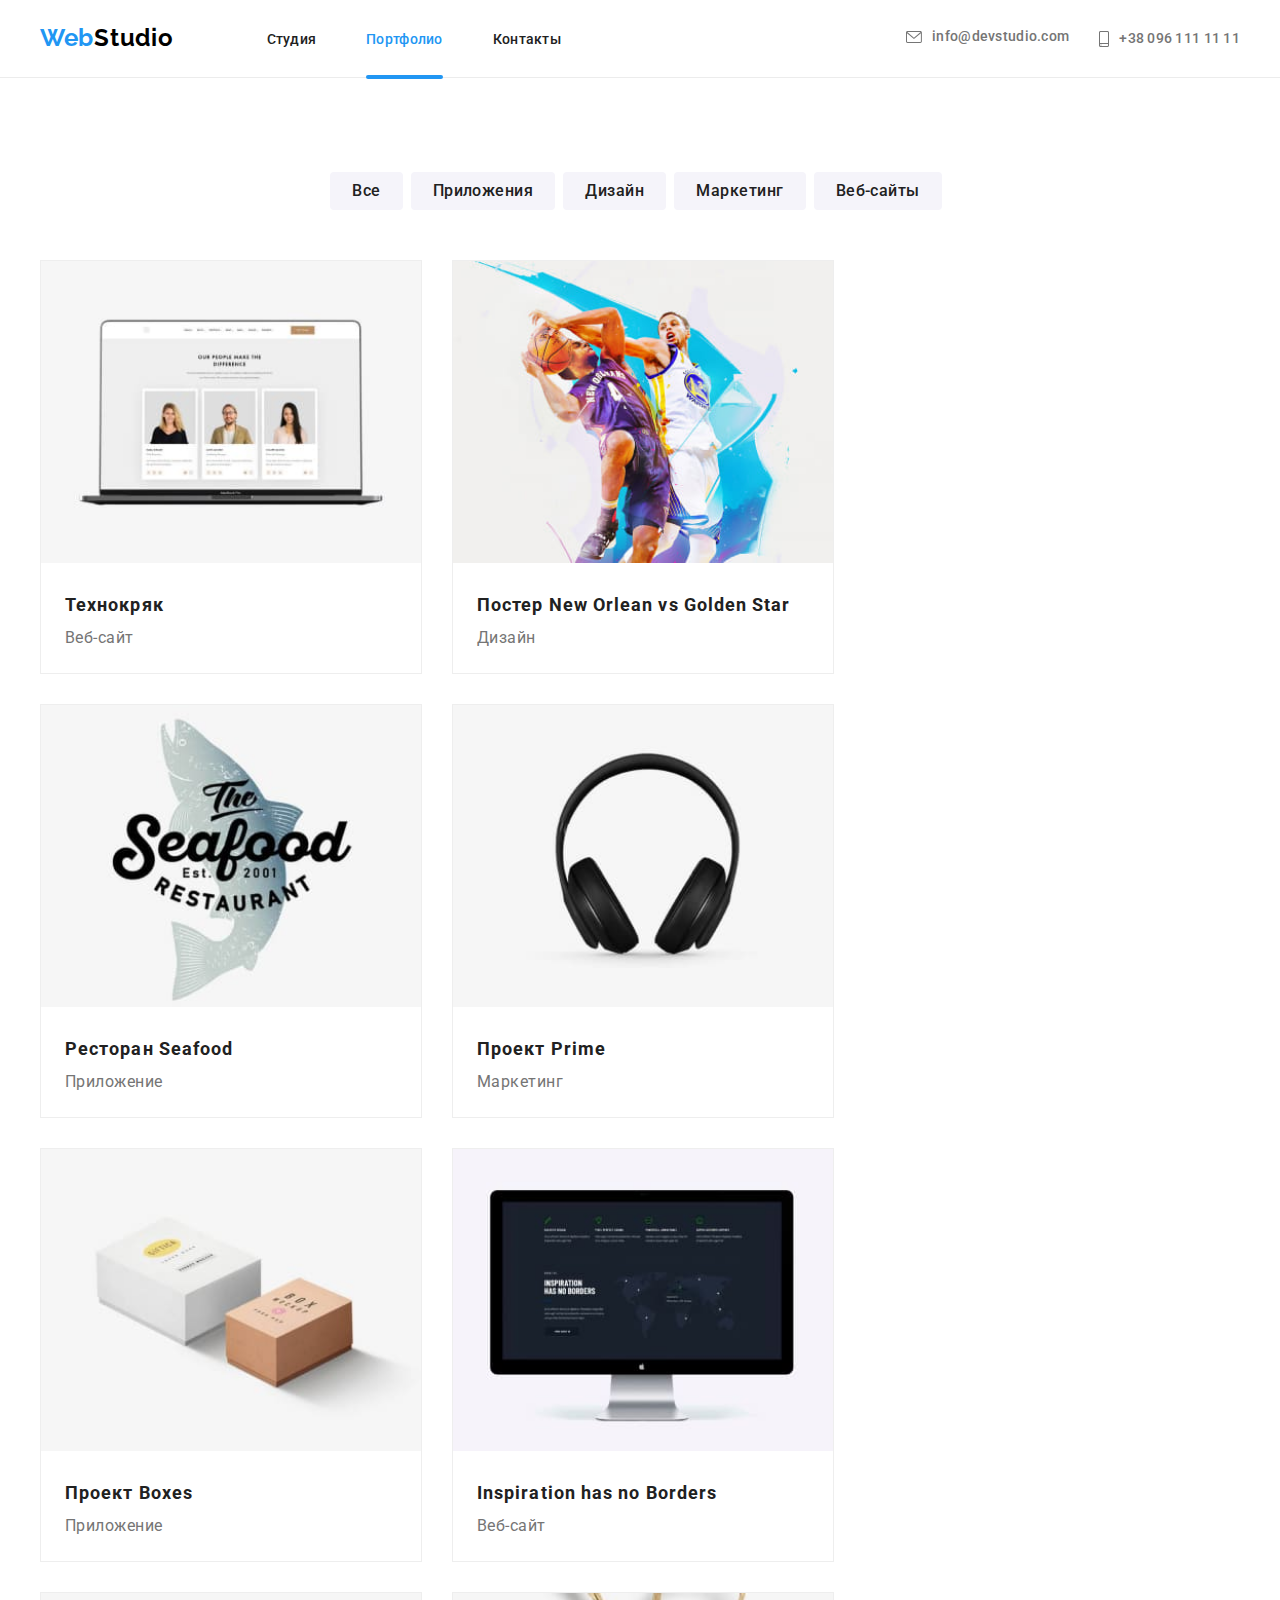
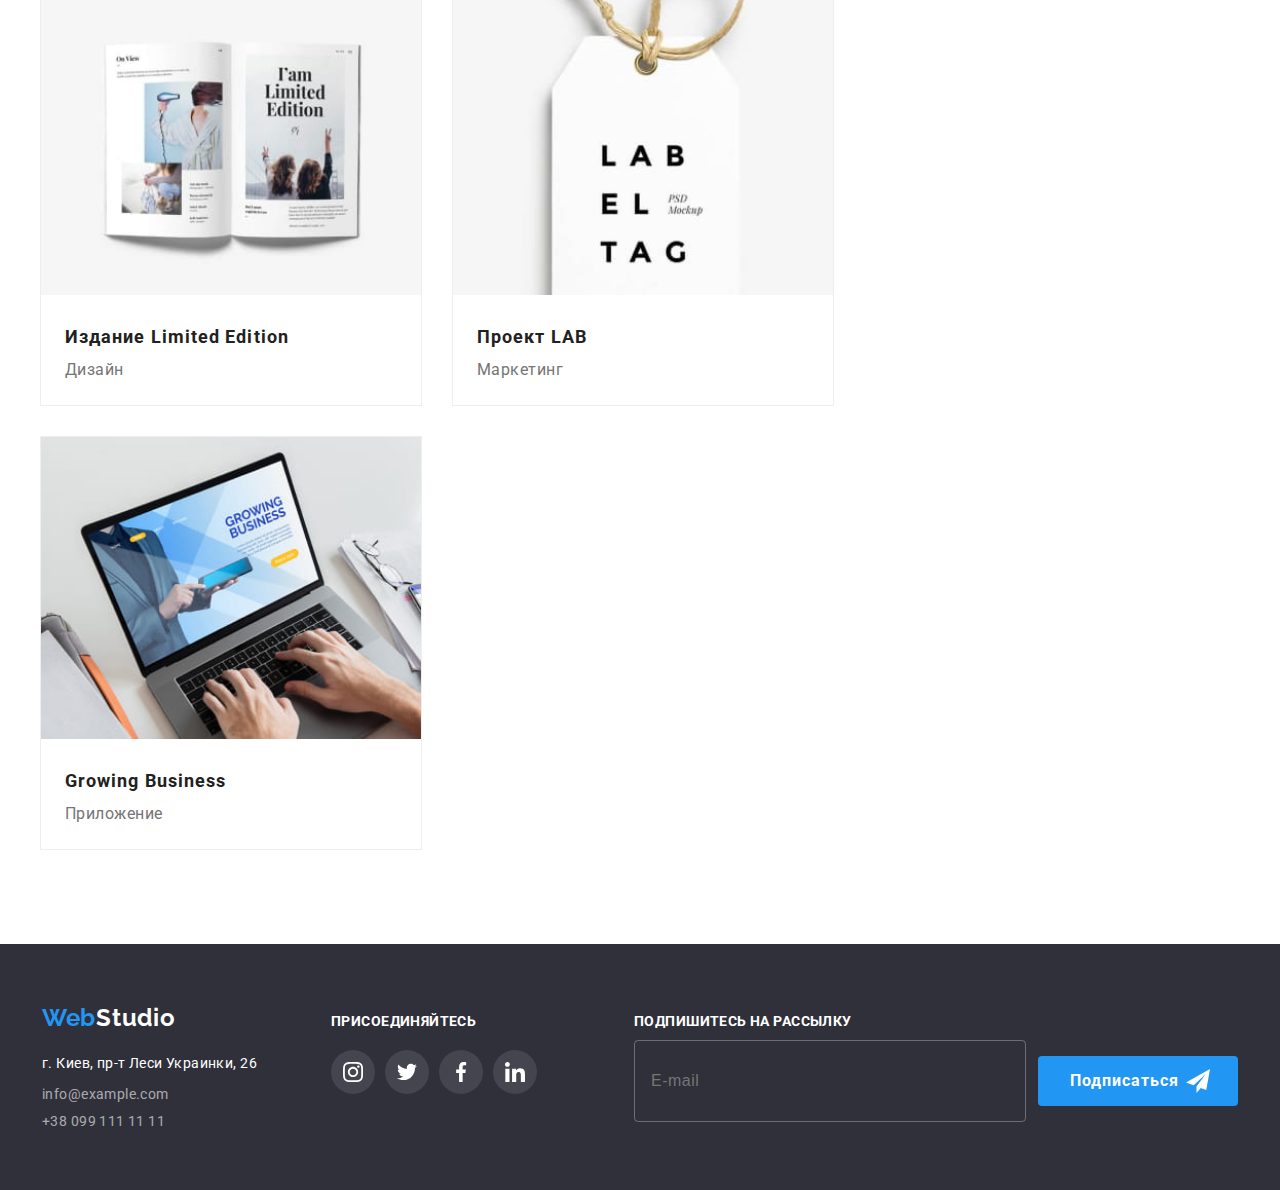
==== commit 8d5a33fb: "16/07/2022 hw8 4:46" ====
--- a/portfolio.html
+++ b/portfolio.html
@@ -63,6 +63,73 @@
             >
           </li>
         </ul>
+        <button type="button" class="menu-open-btn">
+          <svg class="mob-menu-icon" width="40" height="40">
+            <use href="./images/icons.svg#icon-mob-menu"></use>
+          </svg>
+        </button>
+      </div>
+      <div class="mob-menu is-hidden">
+        <div class="container">
+          <div class="mob-menu__top">
+            <button type="button" class="menu-close-btn">
+              <svg class="mob-menu-close-icon" width="40" height="40">
+            <use href="./images/icons.svg#icon-mob-menu-close"></use>
+          </svg>
+            </button>
+            <ul class="mob-menu-list">
+              <li class="mob-menu__item">
+                <a href="./index.html" class="mob-menu__link link">Студия</a>
+              </li>
+              <li class="mob-menu__item">
+                <a href="./portfolio.html" class="mob-menu__link link current">Портфолио</a>
+              </li>
+              <li class="mob-menu__item">
+                <a href="" class="mob-menu__link link">Контакты</a>
+              </li>
+            </ul>
+          </div>
+        </nav>
+      <div class="mob-menu__communication">
+        <ul class="mob-menu__contacts">
+          <li class="mob-menu__connect">
+            <a href="tel:+380961111111" class="mob-menu__call link">
+              +38 096 111 11 11</a
+            >
+          </li>
+          <li class="mob-menu__connect">
+            <a
+              href="mailto:info@devstudio.com"
+              class="mob-menu__mail link"
+            >
+              info@devstudio.com</a
+            >
+          </li>
+        </ul>
+        <div class="mob-menu-soc">
+          <ul class="mob-menu-soc__list">
+            <li class="mob-menu-soc__item">
+              <a href="" class="mob-menu-soc__link link">Instagram
+              </a>
+            </li>
+            <li class="mob-menu-soc__item">
+              <a href="" class="mob-menu-soc__link link">Twitter
+              </a>
+            </li>
+            <li class="mob-menu-soc__item">
+              <a href="" class="mob-menu-soc__link link">Facebook
+              </a>
+            </li>
+            <li class="mob-menu-soc__item">
+              <a href="" class="mob-menu-soc__link link">LinkedIn
+              </a>
+            </li>
+          </ul>
+        </div>
+      </div>
+        </div>
+
+      </div>
       </div>
     </header>
     <main>
@@ -97,10 +164,34 @@
           <ul class="exemples">
             <li class="exemples__card">
               <div class="exemples-hover-wrap">
-                <img
-                  src="./images/projectsimg/technokriack.jpg"
-                  alt="открытый ноутбук"
-                />
+                <picture>
+                  <source
+                    srcset="
+                      ./images/portfolio/desktop/1-project.jpg    1x,
+                      ./images/portfolio/desktop/1-project-2x.jpg 2x
+                    "
+                    media="(min-width: 1200px)"
+                  />
+                  <source
+                    srcset="
+                      ./images/portfolio/tablet/1-project-tab.jpg    1x,
+                      ./images/portfolio/tablet/1-project-tab-2x.jpg 2x
+                    "
+                    media="(min-width: 768px)"
+                  />
+                  <source
+                    srcset="
+                      ./images/portfolio/mobile/1-project-mob.jpg    1x,
+                      ./images/portfolio/mobile/1-project-mob-2x.jpg 2x
+                    "
+                    media="(min-width: 320px)"
+                  />
+                  <img
+                    src="./images/portfolio/desktop/1-project.jpg"
+                    alt="открытый ноутбук"
+                  />
+                </picture>
+
                 <p class="exemples-hover-text">
                   Ресурс предлагает комплексные предложения с разным уровнем
                   функционала и сервисов. Все это позволит посетителю получить
@@ -114,10 +205,33 @@
             </li>
             <li class="exemples__card">
               <div class="exemples-hover-wrap">
-                <img
-                  src="./images/projectsimg/basketposter.jpg"
-                  alt="два баскетболиста борются за мяч"
-                />
+                <picture>
+                  <source
+                    srcset="
+                      ./images/portfolio/desktop/2-project.jpg    1x,
+                      ./images/portfolio/desktop/2-project-2x.jpg 2x
+                    "
+                    media="(min-width: 1200px)"
+                  />
+                  <source
+                    srcset="
+                      ./images/portfolio/tablet/2-project-tab.jpg    1x,
+                      ./images/portfolio/tablet/2-project-tab-2x.jpg 2x
+                    "
+                    media="(min-width: 768px)"
+                  />
+                  <source
+                    srcset="
+                      ./images/portfolio/mobile/2-project-mob.jpg    1x,
+                      ./images/portfolio/mobile/2-project-mob-2x.jpg 2x
+                    "
+                    media="(min-width: 320px)"
+                  />
+                  <img
+                    src="./images/portfolio/desktop/2-project.jpg"
+                    alt="два баскетболиста борются за мяч"
+                  />
+                </picture>
                 <p class="exemples-hover-text">
                   Ресурс предлагает комплексные предложения с разным уровнем
                   функционала и сервисов. Все это позволит посетителю получить
@@ -133,10 +247,33 @@
             </li>
             <li class="exemples__card">
               <div class="exemples-hover-wrap">
-                <img
-                  src="./images/projectsimg/restaurantseafood.jpg"
-                  alt="логотип ресторана с нарисованой рыбой на фоне"
-                />
+                <picture>
+                  <source
+                    srcset="
+                      ./images/portfolio/desktop/3-project.jpg    1x,
+                      ./images/portfolio/desktop/3-project-2x.jpg 2x
+                    "
+                    media="(min-width: 1200px)"
+                  />
+                  <source
+                    srcset="
+                      ./images/portfolio/tablet/3-project-tab.jpg    1x,
+                      ./images/portfolio/tablet/3-project-tab-2x.jpg 2x
+                    "
+                    media="(min-width: 768px)"
+                  />
+                  <source
+                    srcset="
+                      ./images/portfolio/mobile/3-project-mob.jpg    1x,
+                      ./images/portfolio/mobile/3-project-mob-2x.jpg 2x
+                    "
+                    media="(min-width: 320px)"
+                  />
+                  <img
+                    src="./images/portfolio/desktop/3-project.jpg"
+                    alt="логотип ресторана с нарисованой рыбой на фоне"
+                  />
+                </picture>
                 <p class="exemples-hover-text">
                   Ресурс предлагает комплексные предложения с разным уровнем
                   функционала и сервисов. Все это позволит посетителю получить
@@ -152,10 +289,33 @@
             </li>
             <li class="exemples__card">
               <div class="exemples-hover-wrap">
-                <img
-                  src="./images/projectsimg/primeearpods.jpg"
-                  alt="черные наушники большие"
-                />
+                <picture>
+                  <source
+                    srcset="
+                      ./images/portfolio/desktop/4-project.jpg    1x,
+                      ./images/portfolio/desktop/4-project-2x.jpg 2x
+                    "
+                    media="(min-width: 1200px)"
+                  />
+                  <source
+                    srcset="
+                      ./images/portfolio/tablet/4-project-tab.jpg    1x,
+                      ./images/portfolio/tablet/4-project-tab-2x.jpg 2x
+                    "
+                    media="(min-width: 768px)"
+                  />
+                  <source
+                    srcset="
+                      ./images/portfolio/mobile/4-project-mob.jpg    1x,
+                      ./images/portfolio/mobile/4-project-mob-2x.jpg 2x
+                    "
+                    media="(min-width: 320px)"
+                  />
+                  <img
+                    src="./images/portfolio/desktop/4-project.jpg"
+                    alt="черные наушники большие"
+                  />
+                </picture>
                 <p class="exemples-hover-text">
                   Ресурс предлагает комплексные предложения с разным уровнем
                   функционала и сервисов. Все это позволит посетителю получить
@@ -171,10 +331,33 @@
             </li>
             <li class="exemples__card">
               <div class="exemples-hover-wrap">
-                <img
-                  src="./images/projectsimg/boxes.jpg"
-                  alt="две коробки белая и бежевая"
-                />
+                <picture>
+                  <source
+                    srcset="
+                      ./images/portfolio/desktop/5-project.jpg    1x,
+                      ./images/portfolio/desktop/5-project-2x.jpg 2x
+                    "
+                    media="(min-width: 1200px)"
+                  />
+                  <source
+                    srcset="
+                      ./images/portfolio/tablet/5-project-tab.jpg    1x,
+                      ./images/portfolio/tablet/5-project-tab-2x.jpg 2x
+                    "
+                    media="(min-width: 768px)"
+                  />
+                  <source
+                    srcset="
+                      ./images/portfolio/mobile/5-project-mob.jpg    1x,
+                      ./images/portfolio/mobile/5-project-mob-2x.jpg 2x
+                    "
+                    media="(min-width: 320px)"
+                  />
+                  <img
+                    src="./images/portfolio/desktop/5-project.jpg"
+                    alt="две коробки белая и бежевая"
+                  />
+                </picture>
                 <p class="exemples-hover-text">
                   Ресурс предлагает комплексные предложения с разным уровнем
                   функционала и сервисов. Все это позволит посетителю получить
@@ -190,10 +373,33 @@
             </li>
             <li class="exemples__card">
               <div class="exemples-hover-wrap">
-                <img
-                  src="./images/projectsimg/inspirationmac.jpg"
-                  alt="imac компьютер на белом фоне"
-                />
+                <picture>
+                  <source
+                    srcset="
+                      ./images/portfolio/desktop/6-project.jpg    1x,
+                      ./images/portfolio/desktop/6-project-2x.jpg 2x
+                    "
+                    media="(min-width: 1200px)"
+                  />
+                  <source
+                    srcset="
+                      ./images/portfolio/tablet/6-project-tab.jpg    1x,
+                      ./images/portfolio/tablet/6-project-tab-2x.jpg 2x
+                    "
+                    media="(min-width: 768px)"
+                  />
+                  <source
+                    srcset="
+                      ./images/portfolio/mobile/6-project-mob.jpg    1x,
+                      ./images/portfolio/mobile/6-project-mob-2x.jpg 2x
+                    "
+                    media="(min-width: 320px)"
+                  />
+                  <img
+                    src="./images/portfolio/desktop/6-project.jpg"
+                    alt="imac компьютер на белом фоне"
+                  />
+                </picture>
                 <p class="exemples-hover-text">
                   Ресурс предлагает комплексные предложения с разным уровнем
                   функционала и сервисов. Все это позволит посетителю получить
@@ -209,10 +415,33 @@
             </li>
             <li class="exemples__card">
               <div class="exemples-hover-wrap">
-                <img
-                  src="./images/projectsimg/limitededition.jpg"
-                  alt="открытая книга с фотографиями девушек и текстом"
-                />
+                <picture>
+                  <source
+                    srcset="
+                      ./images/portfolio/desktop/7-project.jpg    1x,
+                      ./images/portfolio/desktop/7-project-2x.jpg 2x
+                    "
+                    media="(min-width: 1200px)"
+                  />
+                  <source
+                    srcset="
+                      ./images/portfolio/tablet/7-project-tab.jpg    1x,
+                      ./images/portfolio/tablet/7-project-tab-2x.jpg 2x
+                    "
+                    media="(min-width: 768px)"
+                  />
+                  <source
+                    srcset="
+                      ./images/portfolio/mobile/7-project-mob.jpg    1x,
+                      ./images/portfolio/mobile/7-project-mob-2x.jpg 2x
+                    "
+                    media="(min-width: 320px)"
+                  />
+                  <img
+                    src="./images/portfolio/desktop/7-project.jpg"
+                    alt="открытая книга с фотографиями девушек и текстом"
+                  />
+                </picture>
                 <p class="exemples-hover-text">
                   Ресурс предлагает комплексные предложения с разным уровнем
                   функционала и сервисов. Все это позволит посетителю получить
@@ -228,10 +457,33 @@
             </li>
             <li class="exemples__card">
               <div class="exemples-hover-wrap">
-                <img
-                  src="./images/projectsimg/labproject.jpg"
-                  alt="бирка подвешена на бежевой веревке"
-                />
+                <picture>
+                  <source
+                    srcset="
+                      ./images/portfolio/desktop/8-project.jpg    1x,
+                      ./images/portfolio/desktop/8-project-2x.jpg 2x
+                    "
+                    media="(min-width: 1200px)"
+                  />
+                  <source
+                    srcset="
+                      ./images/portfolio/tablet/8-project-tab.jpg    1x,
+                      ./images/portfolio/tablet/8-project-tab-2x.jpg 2x
+                    "
+                    media="(min-width: 768px)"
+                  />
+                  <source
+                    srcset="
+                      ./images/portfolio/mobile/8-project-mob.jpg    1x,
+                      ./images/portfolio/mobile/8-project-mob-2x.jpg 2x
+                    "
+                    media="(min-width: 320px)"
+                  />
+                  <img
+                    src="./images/portfolio/desktop/8-project.jpg"
+                    alt="бирка подвешена на бежевой веревке"
+                  />
+                </picture>
                 <p class="exemples-hover-text">
                   Ресурс предлагает комплексные предложения с разным уровнем
                   функционала и сервисов. Все это позволит посетителю получить
@@ -247,10 +499,33 @@
             </li>
             <li class="exemples__card">
               <div class="exemples-hover-wrap">
-                <img
-                  src="./images/projectsimg/businesgrow.jpg"
-                  alt="открытый ноутбук с руками на клавиатуре"
-                />
+                <picture>
+                  <source
+                    srcset="
+                      ./images/portfolio/desktop/9-project.jpg    1x,
+                      ./images/portfolio/desktop/9-project-2x.jpg 2x
+                    "
+                    media="(min-width: 1200px)"
+                  />
+                  <source
+                    srcset="
+                      ./images/portfolio/tablet/9-project-tab.jpg    1x,
+                      ./images/portfolio/tablet/9-project-tab-2x.jpg 2x
+                    "
+                    media="(min-width: 768px)"
+                  />
+                  <source
+                    srcset="
+                      ./images/portfolio/mobile/9-project-mob.jpg    1x,
+                      ./images/portfolio/mobile/9-project-mob-2x.jpg 2x
+                    "
+                    media="(min-width: 320px)"
+                  />
+                  <img
+                    src="./images/portfolio/desktop/9-project.jpg"
+                    alt="открытый ноутбук с руками на клавиатуре"
+                  />
+                </picture>
                 <p class="exemples-hover-text">
                   Ресурс предлагает комплексные предложения с разным уровнем
                   функционала и сервисов. Все это позволит посетителю получить
@@ -353,5 +628,6 @@
         </div>
       </div>
     </footer>
+    <script src="./js/menu.js"></script>
   </body>
 </html>
--- a/css/main.min.css
+++ b/css/main.min.css
@@ -1 +1 @@
-:root{--primary-text-color: #757575;--tittle-text-color: #212121;--accent-color: #2196f3;--primary-bg-color: #ffffff}html{-webkit-box-sizing:border-box;box-sizing:border-box}body{background-color:var(--primary-bg-color);color:var(--primary-text-color);font-family:Roboto,sans-serif;margin:0}p,h1,h2,h3,h4,h5,h6{font-family:Roboto;margin:0}ul{list-style:none;padding:0;margin:0}img{max-width:100%;height:auto;width:100%}.link{text-decoration:none}.list{list-style:none}.visually-hidden{position:absolute;white-space:nowrap;width:1px;height:1px;overflow:hidden;border:0;padding:0;clip:rect(0 0 0 0);-webkit-clip-path:inset(50%);clip-path:inset(50%);margin:-1px}.container{width:100%;padding-left:15px;padding-right:15px;margin:auto}@media screen and (min-width: 480px){.container{max-width:480px}}@media screen and (min-width: 768px){.container{max-width:768px}}@media screen and (min-width: 1200px){.container{max-width:1200px}}.features{padding-top:60px;padding-bottom:60px}@media screen and (min-width: 1200px){.features{padding-top:94px;padding-bottom:94px}}.portfolio-section{padding-top:60px;padding-bottom:60px}@media screen and (min-width: 1200px){.portfolio-section{padding-top:94px;padding-bottom:94px}}.about{padding-bottom:94px}.logo{font-family:"Raleway",sans-serif;font-style:normal;font-weight:700;color:#000;font-size:24px;line-height:1.17;letter-spacing:.03em;text-align:center}.logo-part{color:var(--accent-color);letter-spacing:.03em}.footer-logo{color:#fff;background-color:#2f303a;letter-spacing:.03em}.button-title{font-family:inherit;font-style:normal;font-weight:700;font-size:16px;line-height:1.88;display:-webkit-box;display:-ms-flexbox;display:flex;-webkit-box-align:center;-ms-flex-align:center;align-items:center;text-align:center;letter-spacing:.06em;cursor:pointer;color:#fff;background-color:#2196f3;min-width:200px;height:50px;padding:10px 32px;margin:auto;border-radius:4px;border:0}.button-title:hover,.button-title:focus{opacity:.9;-webkit-transition:250ms cubic-bezier(0.4, 0, 0.2, 1);transition:250ms cubic-bezier(0.4, 0, 0.2, 1)}.form__button-wrap{display:-webkit-box;display:-ms-flexbox;display:flex;-webkit-box-orient:horizontal;-webkit-box-direction:reverse;-ms-flex-direction:row-reverse;flex-direction:row-reverse;position:relative}.modal-button{display:block;margin:0 auto;margin-top:30px;padding:10px 55px}.menu-list__menu-btn{font-family:inherit;font-weight:500;font-size:16px;line-height:1.62;cursor:pointer;letter-spacing:.03em;color:var(--tittle-text-color);background:#f5f4fa;padding:6px 22px;-webkit-transition:250ms cubic-bezier(0.4, 0, 0.2, 1);transition:250ms cubic-bezier(0.4, 0, 0.2, 1)}.menu-list__menu-btn{border-radius:4px;border:rgba(0,0,0,0)}.menu-list__menu-btn:hover,.menu-list__menu-btn:focus,.menu-list__menu-btn .current{color:#fff;background-color:#2196f3}.menu-list__menu-btn:hover,.menu-list__menu-btn:focus{-webkit-box-shadow:0px 3px 1px rgba(0,0,0,.1),0px 1px 2px rgba(0,0,0,.08),0px 2px 2px rgba(0,0,0,.12);box-shadow:0px 3px 1px rgba(0,0,0,.1),0px 1px 2px rgba(0,0,0,.08),0px 2px 2px rgba(0,0,0,.12)}.about-title,.team-title,.section-title{font-style:normal;font-weight:700;font-size:28px;line-height:1.8;text-align:center;letter-spacing:.03em;color:var(--tittle-text-color);margin-bottom:30px}.nav__menu{display:-webkit-box;display:-ms-flexbox;display:flex;-webkit-box-align:center;-ms-flex-align:center;align-items:center;margin:0}@media screen and (max-width: 767px){.nav__menu{display:none}}@media screen and (min-width: 768px){.nav__menu{margin-left:88px}}@media screen and (min-width: 1200px){.nav__menu{display:-webkit-box;display:-ms-flexbox;display:flex;margin-left:93px}}.nav__menu .link{font-style:normal;font-weight:500;font-size:14px;line-height:1.14;color:var(--tittle-text-color);letter-spacing:.02em;-webkit-transition:250ms cubic-bezier(0.4, 0, 0.2, 1);transition:250ms cubic-bezier(0.4, 0, 0.2, 1)}.nav__menu .menu__link:hover::after,.nav__menu .menu__link:focus::after{opacity:1}.nav__menu .link:hover,.nav__menu .link:focus{color:var(--accent-color);-webkit-transition:250ms cubic-bezier(0.4, 0, 0.2, 1);transition:250ms cubic-bezier(0.4, 0, 0.2, 1)}.nav__menu .link.current{color:var(--accent-color)}.menu__item>.link{position:relative;padding-top:32px;padding-bottom:32px}.menu__item:not(:last-child){margin-right:50px}.menu__link.current::after{content:"";position:absolute;bottom:0;display:block;width:100%;height:4px;border-radius:2px;opacity:1;background:var(--accent-color)}.menu__link::after{content:"";position:absolute;bottom:0;display:block;width:100%;height:4px;border-radius:2px;background:var(--accent-color);opacity:0;-webkit-transition:opacity 250ms cubic-bezier(0.4, 0, 0.2, 1);transition:opacity 250ms cubic-bezier(0.4, 0, 0.2, 1)}.menu__link:hover::after,.menu__link:focus::after{content:"";position:absolute;bottom:0;display:block;width:100%;height:4px;border-radius:2px;background-color:var(--accent-color)}.menu__link:hover::after,.menu__link:focus::after{content:"";position:absolute;bottom:0;display:block;width:100%;height:4px;border-radius:2px;background-color:var(--accent-color)}.page-header{border-bottom:1px solid #ececec}.page-header .container{display:-webkit-box;display:-ms-flexbox;display:flex;-webkit-box-align:center;-ms-flex-align:center;align-items:center}.nav{display:-webkit-box;display:-ms-flexbox;display:flex;padding-top:26px;padding-bottom:26px}@media screen and (max-width: 767px){.header-contacts{display:none}}@media screen and (min-width: 768px){.header-contacts{display:block;margin-left:auto}}@media screen and (min-width: 1200px){.header-contacts{display:-webkit-box;display:-ms-flexbox;display:flex;margin:0;margin-left:auto}}@media screen and (min-width: 768px){.contacts-icon:not(:last-child){margin-bottom:10px}}@media screen and (min-width: 1200px){.contacts-icon:not(:last-child){margin-bottom:0px;margin-right:30px}}.contact-list-header{display:-webkit-box;display:-ms-flexbox;display:flex;-webkit-box-align:center;-ms-flex-align:center;align-items:center;content:"";background-color:#fff;background-size:contain;font-weight:500;font-size:14px;line-height:1.14px;letter-spacing:.02em;color:var(--primary-text-color);-webkit-transition:250ms cubic-bezier(0.4, 0, 0.2, 1);transition:250ms cubic-bezier(0.4, 0, 0.2, 1)}.contact-list-header:hover,.contact-list-header:focus{color:var(--accent-color);fill:var(--accent-color)}.contact-list-header:hover .envelope-header-icon,.contact-list-header:focus .envelope-header-icon,.contact-list-header:hover .phone-header-icon,.contact-list-header:focus .phone-header-icon{color:var(--accent-color);fill:var(--accent-color);-webkit-transition:250ms cubic-bezier(0.4, 0, 0.2, 1);transition:250ms cubic-bezier(0.4, 0, 0.2, 1)}.envelope-header-icon,.phone-header-icon{display:-webkit-box;display:-ms-flexbox;display:flex;-webkit-box-align:center;-ms-flex-align:center;align-items:center;-webkit-box-pack:center;-ms-flex-pack:center;justify-content:center;background-size:contain;fill:var(--primary-text-color);margin-right:10px;-webkit-transition:250ms cubic-bezier(0.4, 0, 0.2, 1);transition:250ms cubic-bezier(0.4, 0, 0.2, 1)}.contact-list{font-style:normal;font-weight:400;font-size:14px;line-height:1.71px;letter-spacing:.03em;color:rgba(255,255,255,.6);-webkit-transition:250ms cubic-bezier(0.4, 0, 0.2, 1);transition:250ms cubic-bezier(0.4, 0, 0.2, 1)}.contact-list:hover,.contact-list:focus{color:var(--accent-color)}.menu-open-btn{display:block;margin-left:auto}.mob-menu{position:fixed;z-index:2;padding-left:25px;top:0;left:0;width:100vw;height:100vh;padding-top:21px;padding-bottom:48px;background:#fff;-webkit-box-shadow:0px 4px 8px rgba(0,0,0,.04),0px 2px 4px rgba(0,0,0,.08),0px 1px 3px rgba(0,0,0,.16);box-shadow:0px 4px 8px rgba(0,0,0,.04),0px 2px 4px rgba(0,0,0,.08),0px 1px 3px rgba(0,0,0,.16)}.mob-menu .container{display:block}.menu-close-btn{display:block;margin-left:auto;margin-bottom:8.33px}.mob-menu__item:not(:last-child){margin-bottom:32px}.mob-menu__link{font-weight:500;font-size:40px;line-height:1.175;text-align:center;letter-spacing:.02em;color:var(--tittle-text-color)}.mob-menu__contacts{margin-top:306px}.mob-menu__connect:not(:last-child){margin-bottom:32px}.mob-menu__call{font-weight:500;font-size:34px;line-height:1.175;letter-spacing:.02em;color:var(--accent-color)}.mob-menu__mail{font-weight:500;font-size:24px;line-height:1.16;letter-spacing:.02em;color:var(--primary-text-color)}.mob-menu-soc{margin-top:64px}.mob-menu-soc__list{display:-webkit-box;display:-ms-flexbox;display:flex}.mob-menu-soc__item:not(:last-child){margin-right:20px}.mob-menu-soc__link{font-weight:500;font-size:18px;line-height:1.22;letter-spacing:.02em;color:var(--accent-color)}.hero{background-size:cover;background-color:#2f303a;max-width:1600px;max-height:1600px;margin:0 auto;background-repeat:no-repeat;background-position:center;padding-top:118px;padding-bottom:118px;background-image:-webkit-gradient(linear, left top, left bottom, from(rgba(47, 48, 58, 0.4)), to(rgba(47, 48, 58, 0.4))),url(/images/hero-bg-mob.jpg);background-image:linear-gradient(rgba(47, 48, 58, 0.4), rgba(47, 48, 58, 0.4)),url(/images/hero-bg-mob.jpg)}@media(min-device-pixel-ratio: 2),(-webkit-min-device-pixel-ratio: 2),(min-resolution: 192dpi),(min-resolution: 2dppx){.hero{background-color:#2f303a;background-image:-webkit-gradient(linear, left top, left bottom, from(rgba(47, 48, 58, 0.4)), to(rgba(47, 48, 58, 0.4))),url(/images/hero-bg-mob-2x.jpg);background-image:linear-gradient(rgba(47, 48, 58, 0.4), rgba(47, 48, 58, 0.4)),url(/images/hero-bg-mob-2x.jpg)}}@media screen and (min-width: 768px){.hero{background-image:-webkit-gradient(linear, left top, left bottom, from(rgba(47, 48, 58, 0.4)), to(rgba(47, 48, 58, 0.4))),url(/images/hero-bg-tab.jpg);background-image:linear-gradient(rgba(47, 48, 58, 0.4), rgba(47, 48, 58, 0.4)),url(/images/hero-bg-tab.jpg)}}@media screen and (min-width: 768px)and (min-device-pixel-ratio: 2),screen and (min-width: 768px)and (-webkit-min-device-pixel-ratio: 2),screen and (min-width: 768px)and (min-resolution: 192dpi),screen and (min-width: 768px)and (min-resolution: 2dppx){.hero{background-color:#2f303a;background-image:-webkit-gradient(linear, left top, left bottom, from(rgba(47, 48, 58, 0.4)), to(rgba(47, 48, 58, 0.4))),url(/images/hero-bg-tab-2x.jpg);background-image:linear-gradient(rgba(47, 48, 58, 0.4), rgba(47, 48, 58, 0.4)),url(/images/hero-bg-tab-2x.jpg)}}@media screen and (min-width: 1200px){.hero{padding-top:200px;padding-bottom:200px;background-image:-webkit-gradient(linear, left top, left bottom, from(rgba(47, 48, 58, 0.4)), to(rgba(47, 48, 58, 0.4))),url(/images/hero-bg.jpg);background-image:linear-gradient(rgba(47, 48, 58, 0.4), rgba(47, 48, 58, 0.4)),url(/images/hero-bg.jpg)}}@media screen and (min-width: 1200px)and (min-device-pixel-ratio: 2),screen and (min-width: 1200px)and (-webkit-min-device-pixel-ratio: 2),screen and (min-width: 1200px)and (min-resolution: 192dpi),screen and (min-width: 1200px)and (min-resolution: 2dppx){.hero{background-color:#2f303a;background-image:-webkit-gradient(linear, left top, left bottom, from(rgba(47, 48, 58, 0.4)), to(rgba(47, 48, 58, 0.4))),url(/images/hero-bg-2x.jpg);background-image:linear-gradient(rgba(47, 48, 58, 0.4), rgba(47, 48, 58, 0.4)),url(/images/hero-bg-2x.jpg)}}.hero-title{font-weight:900;font-size:26px;line-height:1.61;text-align:center;letter-spacing:.06em;text-transform:uppercase;color:#fff;width:360px;height:84px;-webkit-box-align:center;-ms-flex-align:center;align-items:center;margin:auto;margin-bottom:30px}@media screen and (max-width: 480px){.hero-title{width:auto;height:auto}}@media screen and (min-width: 1200px){.hero-title{font-weight:900;font-size:44px;line-height:1.36;text-align:center;letter-spacing:.06em;text-transform:uppercase;color:#fff;width:696px;height:120px}}@media screen and (min-width: 768px){.feature{display:-webkit-box;display:-ms-flexbox;display:flex;-ms-flex-wrap:wrap;flex-wrap:wrap;gap:30px}}@media screen and (min-width: 768px){.feature__item-list{width:calc((100% - 30px)/2)}}@media screen and (min-width: 1200px){.feature__item-list{width:calc((100% - 90px)/4)}}.features-icon{display:-webkit-box;display:-ms-flexbox;display:flex;-webkit-box-pack:center;-ms-flex-pack:center;justify-content:center;-webkit-box-align:center;-ms-flex-align:center;align-items:center;margin-bottom:30px;width:100%;height:120px;background-color:#f5f4fa;border-radius:4px}.feature-item{font-style:normal;font-weight:700;font-size:14px;line-height:1.14;letter-spacing:.03em;text-transform:uppercase;color:var(--tittle-text-color);margin-bottom:10px;display:-webkit-box;display:-ms-flexbox;display:flex;-webkit-box-pack:center;-ms-flex-pack:center;justify-content:center}@media screen and (min-width: 768px){.feature-item{max-width:768px;-webkit-box-pack:start;-ms-flex-pack:start;justify-content:flex-start}}.feature-list{font-weight:400;font-size:14px;line-height:1.71;letter-spacing:.03em;margin-bottom:30px}@media screen and (min-width: 768px){.feature-list{margin:0}}.about{display:none}@media screen and (min-width: 1200px){.about{display:block}}.pic-items{display:-webkit-box;display:-ms-flexbox;display:flex;-webkit-box-pack:justify;-ms-flex-pack:justify;justify-content:space-between;margin:0}.pic-items__caption{position:absolute;padding:27px;bottom:0px;width:100%;font-weight:700;font-size:14px;line-height:1.14;text-align:center;letter-spacing:.03em;text-transform:uppercase;color:var(--primary-bg-color);background:rgba(47,48,58,.8)}.pic-items__img{position:relative}.pic-items__img:not(:last-child){margin-right:30px}.employees{background-color:#f5f4fa;padding-top:60px;padding-bottom:60px}.teammates-items{width:auto;margin:0;display:-webkit-box;display:-ms-flexbox;display:flex;-ms-flex-wrap:wrap;flex-wrap:wrap}@media screen and (min-width: 768px){.teammates-items{gap:30px}}@media screen and (min-width: 1200px){.teammates-items{gap:30px}}.teammates-items__list{width:100%;margin-bottom:30px;background-color:var(--primary-bg-color);-webkit-box-shadow:0px 1px 3px rgba(0,0,0,.12),0px 1px 1px rgba(0,0,0,.14),0px 2px 1px rgba(0,0,0,.2);box-shadow:0px 1px 3px rgba(0,0,0,.12),0px 1px 1px rgba(0,0,0,.14),0px 2px 1px rgba(0,0,0,.2)}@media screen and (min-width: 768px){.teammates-items__list{margin:0;-ms-flex-preferred-size:calc((100% - 30px)/2);flex-basis:calc((100% - 30px)/2)}}@media screen and (min-width: 1200px){.teammates-items__list{-ms-flex-preferred-size:calc((100% - 90px)/4);flex-basis:calc((100% - 90px)/4)}}.caption{font-weight:500;font-size:16px;line-height:1.19;letter-spacing:.03em;color:var(--tittle-text-color);margin-bottom:10px}.job-title{font-size:16px;line-height:1.19;letter-spacing:.03em;margin-bottom:16px}.caption-job{text-align:center;padding-top:30px}.teammate-soc{display:-webkit-box;display:-ms-flexbox;display:flex;-webkit-box-pack:center;-ms-flex-pack:center;justify-content:center;padding-bottom:24px}.teammate-soc__item{width:44px;height:44px;margin-left:10px}.teammate-soc__item:first-child{margin-left:0}.teammate-soc__link{display:-webkit-box;display:-ms-flexbox;display:flex;-webkit-box-align:center;-ms-flex-align:center;align-items:center;-webkit-box-pack:center;-ms-flex-pack:center;justify-content:center;width:100%;height:100%;border-radius:50%;color:#afb1b8;-webkit-transition:background-color 250ms cubic-bezier(0.4, 0, 0.2, 1);transition:background-color 250ms cubic-bezier(0.4, 0, 0.2, 1)}.teammate-soc__link:hover,.teammate-soc__link:focus{background-color:#2196f3;color:var(--primary-bg-color)}.employees-soc-icon{fill:currentColor}.clients{padding-top:60px;padding-bottom:94px}.customer{display:-webkit-box;display:-ms-flexbox;display:flex;-ms-flex-wrap:wrap;flex-wrap:wrap;gap:30px}.customer__item{width:100%;-ms-flex-preferred-size:calc((100% - 30px)/2);flex-basis:calc((100% - 30px)/2)}@media screen and (min-width: 768px){.customer__item{max-width:768px;-ms-flex-preferred-size:calc((100% - 60px)/3);flex-basis:calc((100% - 60px)/3)}}@media screen and (min-width: 1200px){.customer__item{-ms-flex-preferred-size:calc((100% - 150px)/6);flex-basis:calc((100% - 150px)/6)}}.customer__icon{display:-webkit-box;display:-ms-flexbox;display:flex;-webkit-box-pack:center;-ms-flex-pack:center;justify-content:center;-webkit-box-align:center;-ms-flex-align:center;align-items:center;height:92px;fill:#afb1b8;border:1px solid #afb1b8;border-radius:4px;-webkit-transition:250ms cubic-bezier(0.4, 0, 0.2, 1);transition:250ms cubic-bezier(0.4, 0, 0.2, 1)}.customer__icon:hover,.customer__icon:focus{fill:var(--accent-color);border-color:var(--accent-color)}.page-footer{background-color:#2f303a;padding-top:60px;padding-bottom:60px}.container.footer{-webkit-box-align:baseline;-ms-flex-align:baseline;align-items:baseline}@media screen and (min-width: 768px){.container.footer{display:-webkit-box;display:-ms-flexbox;display:flex;-ms-flex-pack:distribute;justify-content:space-around;-ms-flex-wrap:wrap;flex-wrap:wrap}}@media screen and (min-width: 1200px){.container.footer{display:-webkit-box;display:-ms-flexbox;display:flex;-webkit-box-align:baseline;-ms-flex-align:baseline;align-items:baseline}}.container-footer{display:block;-webkit-box-align:center;-ms-flex-align:center;align-items:center;-webkit-box-pack:center;-ms-flex-pack:center;justify-content:center;text-align:center}@media screen and (min-width: 1200px){.container-footer{text-align:start}}.footer-contacts{display:block;margin-top:20px}.footer-contacts__item:not(:last-child){margin-bottom:8px}.address{font-style:normal;font-weight:400;font-size:14px;line-height:1.71;letter-spacing:.03em;color:#fff}.footer-soc__title{display:block;-webkit-box-align:center;-ms-flex-align:center;align-items:center;-webkit-box-pack:start;-ms-flex-pack:start;justify-content:flex-start;text-align:center;margin-bottom:20px;font-weight:700;font-size:14px;line-height:1.14;letter-spacing:.03em;text-transform:uppercase;color:var(--primary-bg-color)}@media screen and (min-width: 1200px){.footer-soc__title{text-align:start}}.footer-soc{display:block;-webkit-box-align:center;-ms-flex-align:center;align-items:center;-webkit-box-pack:center;-ms-flex-pack:center;justify-content:center;text-align:center;margin-top:60px}@media screen and (min-width: 768px){.footer-soc{margin:0}}@media screen and (min-width: 1200px){.footer-soc{margin-left:70px}}.footer-soc__list{display:-webkit-box;display:-ms-flexbox;display:flex;-webkit-box-pack:center;-ms-flex-pack:center;justify-content:center}.footer-soc__item{width:44px;height:44px;margin-left:10px}.footer-soc__item:first-child{margin-left:0}.footer-soc__link{display:-webkit-box;display:-ms-flexbox;display:flex;-webkit-box-align:center;-ms-flex-align:center;align-items:center;-webkit-box-pack:center;-ms-flex-pack:center;justify-content:center;width:100%;height:100%;border-radius:50%;background-color:rgba(255,255,255,.1);-webkit-transition:250ms cubic-bezier(0.4, 0, 0.2, 1);transition:250ms cubic-bezier(0.4, 0, 0.2, 1)}.footer-soc__link:hover,.footer-soc__link:focus{background-color:var(--accent-color)}.footer-soc__icon{fill:var(--primary-bg-color)}.subscribe{margin-top:60px}@media screen and (min-width: 1200px){.subscribe{margin-left:93px;margin-top:0}}.subscribe__title{display:block;-webkit-box-align:center;-ms-flex-align:center;align-items:center;-webkit-box-pack:start;-ms-flex-pack:start;justify-content:flex-start;text-align:center;margin-bottom:20px;font-weight:700;font-size:14px;line-height:1.14;letter-spacing:.03em;text-transform:uppercase;color:var(--primary-bg-color)}@media screen and (min-width: 1200px){.subscribe__title{text-align:start;margin-bottom:10px}}.send-icon{position:absolute;right:76px;top:50%;-webkit-transform:translateY(-50%);transform:translateY(-50%)}@media screen and (min-width: 480px){.send-icon{right:156px}}@media screen and (min-width: 768px){.send-icon{right:156px}}@media screen and (min-width: 1200px){.send-icon{right:28px}}@media screen and (min-width: 1200px){.form{display:-webkit-box;display:-ms-flexbox;display:flex}}.form__input{width:100%;height:50px;margin-bottom:20px;padding:15px 16px;background:rgba(0,0,0,0);border:1px solid rgba(255,255,255,.3);border-radius:4px;outline:rgba(0,0,0,0);font-weight:400;font-size:16px;line-height:1.25;letter-spacing:.03em;color:rgba(255,255,255,.6)}@media screen and (min-width: 480px){.form__input{width:450px}}@media screen and (min-width: 768px){.form__input{width:450px}}@media screen and (min-width: 1200px){.form__input{width:358px;height:50px;margin-right:12px;margin-bottom:0;padding:15px 16px}}.backdrop{position:fixed;top:0;left:0;width:100%;height:100%;background-color:rgba(0,0,0,.2);-webkit-transition:250ms cubic-bezier(0.4, 0, 0.2, 1);transition:250ms cubic-bezier(0.4, 0, 0.2, 1)}.backdrop.is-hidden .modal{-webkit-transform:translate(-50%, -50%) scale(0);transform:translate(-50%, -50%) scale(0)}.modal{position:absolute;top:50%;left:50%;-webkit-transform:translate(-50%, -50%) scale(1);transform:translate(-50%, -50%) scale(1);width:528px;min-height:581px;background-color:var(--primary-bg-color);border-radius:4px;padding:40px;-webkit-transition:-webkit-transform 250ms cubic-bezier(0.4, 0, 0.2, 1);transition:-webkit-transform 250ms cubic-bezier(0.4, 0, 0.2, 1);transition:transform 250ms cubic-bezier(0.4, 0, 0.2, 1);transition:transform 250ms cubic-bezier(0.4, 0, 0.2, 1), -webkit-transform 250ms cubic-bezier(0.4, 0, 0.2, 1)}.modal-close{position:absolute;right:8px;top:8px;width:30px;height:30px;border:1px solid rgba(0,0,0,.1);border-radius:50%;cursor:pointer;background-color:rgba(0,0,0,0);display:-webkit-box;display:-ms-flexbox;display:flex;-webkit-box-align:center;-ms-flex-align:center;align-items:center;-webkit-box-pack:center;-ms-flex-pack:center;justify-content:center}.modal-close:hover{fill:var(--accent-color);-webkit-transition:250ms cubic-bezier(0.4, 0, 0.2, 1);transition:250ms cubic-bezier(0.4, 0, 0.2, 1)}.is-hidden{opacity:0;visibility:hidden;pointer-events:none}.modal-title{font-style:normal;font-weight:700;font-size:20px;line-height:1.15;text-align:center;letter-spacing:.03em;color:var(--tittle-text-color);margin-bottom:12px}.modal-input{width:100%;height:40px;padding-left:42px;background-color:rgba(0,0,0,0);outline:rgba(0,0,0,0);cursor:pointer;border:1px solid rgba(33,33,33,.2);border-radius:4px}.modal-input:focus{border-color:var(--accent-color);-webkit-transition:250ms cubic-bezier(0.4, 0, 0.2, 1);transition:250ms cubic-bezier(0.4, 0, 0.2, 1)}.modal-input:focus+.input-icon{fill:var(--accent-color);-webkit-transition:250ms cubic-bezier(0.4, 0, 0.2, 1);transition:250ms cubic-bezier(0.4, 0, 0.2, 1)}.input-icon{position:absolute;left:12px;top:50%;-webkit-transform:translateY(-50%);transform:translateY(-50%)}.modal-field{margin-bottom:10px}.modal-field__label{display:block;font-weight:400;font-size:12px;line-height:1.16;letter-spacing:.01em;color:var(--primary-text-color);margin-bottom:4px}.modal-field__text{display:-webkit-box;display:-ms-flexbox;display:flex;-webkit-box-pack:center;-ms-flex-pack:center;justify-content:center;margin-top:20px}.modal-field__placeholder-text{resize:none;width:100%;height:120px;border:1px solid rgba(33,33,33,.2);border-radius:4px;padding:12px 16px;outline:rgba(0,0,0,0);font-weight:400;font-size:14px;line-height:1.14px;letter-spacing:.01em;cursor:pointer}.modal-field__placeholder-text:focus{border-color:var(--accent-color);padding:12px 16px;-webkit-transition:250ms cubic-bezier(0.4, 0, 0.2, 1);transition:250ms cubic-bezier(0.4, 0, 0.2, 1)}.modal-field__placeholder-text::-webkit-input-placeholder{font-weight:400;font-size:12px;line-height:1.14px;letter-spacing:.01em;color:rgba(117,117,117,.5)}.modal-field__placeholder-text::-moz-placeholder{font-weight:400;font-size:12px;line-height:1.14px;letter-spacing:.01em;color:rgba(117,117,117,.5)}.modal-field__placeholder-text:-ms-input-placeholder{font-weight:400;font-size:12px;line-height:1.14px;letter-spacing:.01em;color:rgba(117,117,117,.5)}.modal-field__placeholder-text::-ms-input-placeholder{font-weight:400;font-size:12px;line-height:1.14px;letter-spacing:.01em;color:rgba(117,117,117,.5)}.modal-field__placeholder-text::placeholder{font-weight:400;font-size:12px;line-height:1.14px;letter-spacing:.01em;color:rgba(117,117,117,.5)}.modal-field__input-check:checked+.check-text span{background-color:var(--accent-color);border:none}.modal-field__input-check:checked+.check-text .check-icon{fill:var(--primary-bg-color);-webkit-transition:250ms cubic-bezier(0.4, 0, 0.2, 1);transition:250ms cubic-bezier(0.4, 0, 0.2, 1)}.input-wrap{position:relative}.check-text{font-weight:400;font-size:14px;line-height:1.71;letter-spacing:.03em;color:var(--primary-text-color);display:-webkit-box;display:-ms-flexbox;display:flex;-webkit-box-align:center;-ms-flex-align:center;align-items:center}.check-text a{color:var(--accent-color)}.check-text span{width:16px;height:15px;border:1px solid var(--tittle-text-color);border-radius:2px;margin-right:7px;display:-webkit-box;display:-ms-flexbox;display:flex;-webkit-box-align:center;-ms-flex-align:center;align-items:center;-webkit-box-pack:center;-ms-flex-pack:center;justify-content:center}.check-icon{fill:rgba(0,0,0,0)}.exemples{display:-webkit-box;display:-ms-flexbox;display:flex;-ms-flex-wrap:wrap;flex-wrap:wrap;gap:30px}@media screen and (min-width: 480px){.exemples{display:-webkit-box;display:-ms-flexbox;display:flex;-ms-flex-wrap:wrap;flex-wrap:wrap;gap:30px}}.exemples__card{width:100%;border:1px solid #eee;cursor:pointer}@media screen and (min-width: 768px){.exemples__card{-ms-flex-preferred-size:calc((100% - 30px)/2);flex-basis:calc((100% - 30px)/2)}}@media screen and (min-width: 1200px){.exemples__card{-ms-flex-preferred-size:calc((100% - 60px)/3);flex-basis:calc((100% - 60px)/3)}}.exemples__card:hover .exemples-hover-text{-webkit-transform:translateY(0);transform:translateY(0)}.exemples__card:hover,.exemples__card:focus{-webkit-box-shadow:0px 1px 1px rgba(0,0,0,.12),0px 4px 4px rgba(0,0,0,.06),1px 4px 6px rgba(0,0,0,.16);box-shadow:0px 1px 1px rgba(0,0,0,.12),0px 4px 4px rgba(0,0,0,.06),1px 4px 6px rgba(0,0,0,.16)}.sample-caption{padding-top:20px;padding-bottom:20px;padding-left:24px;padding-right:24px}.exemple-caption{font-size:18px;line-height:2;color:var(--tittle-text-color);letter-spacing:.06em}.exemple-type{font-size:16px;line-height:1.88;letter-spacing:.03em;color:var(--primary-text-color)}.exemples-hover-wrap{position:relative;overflow:hidden}.exemples-hover-text{position:absolute;top:0;font-style:normal;font-size:18px;color:var(--primary-bg-color);line-height:1.55;font-weight:400;background-color:rgba(33,150,243,.9);padding:64px 24px;height:100%;-webkit-transform:translateY(100%);transform:translateY(100%);-webkit-transition:-webkit-transform 250ms cubic-bezier(0.4, 0, 0.2, 1);transition:-webkit-transform 250ms cubic-bezier(0.4, 0, 0.2, 1);transition:transform 250ms cubic-bezier(0.4, 0, 0.2, 1);transition:transform 250ms cubic-bezier(0.4, 0, 0.2, 1), -webkit-transform 250ms cubic-bezier(0.4, 0, 0.2, 1)}@media screen and (min-width: 480px){.menu-list{display:-webkit-box;display:-ms-flexbox;display:flex;-ms-flex-wrap:wrap;flex-wrap:wrap;row-gap:15px;-webkit-box-pack:start;-ms-flex-pack:start;justify-content:flex-start;padding-bottom:40px}.menu-list__item{margin-right:8px}}@media screen and (min-width: 768px){.menu-list{display:-webkit-box;display:-ms-flexbox;display:flex;-webkit-box-pack:center;-ms-flex-pack:center;justify-content:center;padding-bottom:30px}.menu-list__item:not(:last-child){margin-right:8px}}@media screen and (min-width: 1200px){.menu-list{display:-webkit-box;display:-ms-flexbox;display:flex;-webkit-box-pack:center;-ms-flex-pack:center;justify-content:center;padding-bottom:50px}.menu-list__item:not(:last-child){margin-right:8px}}/*# sourceMappingURL=main.min.css.map */+:root{--primary-text-color: #757575;--tittle-text-color: #212121;--accent-color: #2196f3;--primary-bg-color: #ffffff}html{-webkit-box-sizing:border-box;box-sizing:border-box}body{background-color:var(--primary-bg-color);color:var(--primary-text-color);font-family:Roboto,sans-serif;margin:0}p,h1,h2,h3,h4,h5,h6{font-family:Roboto;margin:0}ul{list-style:none;padding:0;margin:0}img{max-width:100%;height:auto;width:100%}.link{text-decoration:none}.list{list-style:none}.visually-hidden{position:absolute;white-space:nowrap;width:1px;height:1px;overflow:hidden;border:0;padding:0;clip:rect(0 0 0 0);-webkit-clip-path:inset(50%);clip-path:inset(50%);margin:-1px}.container{width:100%;padding-left:15px;padding-right:15px;margin:auto}@media screen and (min-width: 480px){.container{max-width:480px}}@media screen and (min-width: 768px){.container{max-width:768px}}@media screen and (min-width: 1200px){.container{max-width:1200px}}.features{padding-top:60px;padding-bottom:60px}@media screen and (min-width: 1200px){.features{padding-top:94px;padding-bottom:94px}}.portfolio-section{padding-top:60px;padding-bottom:60px}@media screen and (min-width: 1200px){.portfolio-section{padding-top:94px;padding-bottom:94px}}.about{padding-bottom:94px}.logo{font-family:"Raleway",sans-serif;font-style:normal;font-weight:700;color:#000;font-size:24px;line-height:1.17;letter-spacing:.03em;text-align:center}.logo-part{color:var(--accent-color);letter-spacing:.03em}.footer-logo{color:#fff;background-color:#2f303a;letter-spacing:.03em}.button-title{font-family:inherit;font-style:normal;font-weight:700;font-size:16px;line-height:1.88;display:-webkit-box;display:-ms-flexbox;display:flex;-webkit-box-align:center;-ms-flex-align:center;align-items:center;text-align:center;letter-spacing:.06em;cursor:pointer;color:#fff;background-color:#2196f3;min-width:200px;height:50px;padding:10px 32px;margin:auto;border-radius:4px;border:0}.button-title:hover,.button-title:focus{opacity:.9;-webkit-transition:250ms cubic-bezier(0.4, 0, 0.2, 1);transition:250ms cubic-bezier(0.4, 0, 0.2, 1)}.form__button-wrap{display:-webkit-box;display:-ms-flexbox;display:flex;-webkit-box-orient:horizontal;-webkit-box-direction:reverse;-ms-flex-direction:row-reverse;flex-direction:row-reverse;position:relative}.modal-button{display:block;margin:0 auto;margin-top:30px;padding:10px 55px}.menu-list__menu-btn{font-family:inherit;font-weight:500;font-size:16px;line-height:1.62;cursor:pointer;letter-spacing:.03em;color:var(--tittle-text-color);background:#f5f4fa;padding:6px 22px;-webkit-transition:250ms cubic-bezier(0.4, 0, 0.2, 1);transition:250ms cubic-bezier(0.4, 0, 0.2, 1)}.menu-list__menu-btn{border-radius:4px;border:rgba(0,0,0,0)}.menu-list__menu-btn:hover,.menu-list__menu-btn:focus,.menu-list__menu-btn .current{color:#fff;background-color:#2196f3}.menu-list__menu-btn:hover,.menu-list__menu-btn:focus{-webkit-box-shadow:0px 3px 1px rgba(0,0,0,.1),0px 1px 2px rgba(0,0,0,.08),0px 2px 2px rgba(0,0,0,.12);box-shadow:0px 3px 1px rgba(0,0,0,.1),0px 1px 2px rgba(0,0,0,.08),0px 2px 2px rgba(0,0,0,.12)}.about-title,.team-title,.section-title{font-style:normal;font-weight:700;font-size:28px;line-height:1.8;text-align:center;letter-spacing:.03em;color:var(--tittle-text-color);margin-bottom:30px}.nav__menu{display:-webkit-box;display:-ms-flexbox;display:flex;-webkit-box-align:center;-ms-flex-align:center;align-items:center;margin:0}@media screen and (max-width: 767px){.nav__menu{display:none}}@media screen and (min-width: 768px){.nav__menu{margin-left:88px}}@media screen and (min-width: 1200px){.nav__menu{display:-webkit-box;display:-ms-flexbox;display:flex;margin-left:93px}}.nav__menu .link{font-style:normal;font-weight:500;font-size:14px;line-height:1.14;color:var(--tittle-text-color);letter-spacing:.02em;-webkit-transition:250ms cubic-bezier(0.4, 0, 0.2, 1);transition:250ms cubic-bezier(0.4, 0, 0.2, 1)}.nav__menu .menu__link:hover::after,.nav__menu .menu__link:focus::after{opacity:1}.nav__menu .link:hover,.nav__menu .link:focus{color:var(--accent-color);-webkit-transition:250ms cubic-bezier(0.4, 0, 0.2, 1);transition:250ms cubic-bezier(0.4, 0, 0.2, 1)}.nav__menu .link.current{color:var(--accent-color)}.menu__item>.link{position:relative;padding-top:32px;padding-bottom:32px}.menu__item:not(:last-child){margin-right:50px}.menu__link.current::after{content:"";position:absolute;bottom:0;display:block;width:100%;height:4px;border-radius:2px;opacity:1;background:var(--accent-color)}.menu__link::after{content:"";position:absolute;bottom:0;display:block;width:100%;height:4px;border-radius:2px;background:var(--accent-color);opacity:0;-webkit-transition:opacity 250ms cubic-bezier(0.4, 0, 0.2, 1);transition:opacity 250ms cubic-bezier(0.4, 0, 0.2, 1)}.menu__link:hover::after,.menu__link:focus::after{content:"";position:absolute;bottom:0;display:block;width:100%;height:4px;border-radius:2px;background-color:var(--accent-color)}.menu__link:hover::after,.menu__link:focus::after{content:"";position:absolute;bottom:0;display:block;width:100%;height:4px;border-radius:2px;background-color:var(--accent-color)}.page-header{border-bottom:1px solid #ececec}.page-header .container{display:-webkit-box;display:-ms-flexbox;display:flex;-webkit-box-align:center;-ms-flex-align:center;align-items:center}.nav{display:-webkit-box;display:-ms-flexbox;display:flex;padding-top:16px;padding-bottom:16px}@media screen and (min-width: 768px){.nav{padding-top:26px;padding-bottom:26px}}@media screen and (min-width: 1200px){.nav{padding-top:24px;padding-bottom:25px}}@media screen and (max-width: 767px){.header-contacts{display:none}}@media screen and (min-width: 768px){.header-contacts{display:block;margin-left:auto}}@media screen and (min-width: 1200px){.header-contacts{display:-webkit-box;display:-ms-flexbox;display:flex;margin:0;margin-left:auto}}@media screen and (min-width: 768px){.contacts-icon:not(:last-child){margin-bottom:10px}}@media screen and (min-width: 1200px){.contacts-icon:not(:last-child){margin-bottom:0px;margin-right:30px}}.contact-list-header{display:-webkit-box;display:-ms-flexbox;display:flex;-webkit-box-align:center;-ms-flex-align:center;align-items:center;content:"";background-color:#fff;background-size:contain;font-weight:500;font-size:14px;line-height:1.14px;letter-spacing:.02em;color:var(--primary-text-color);-webkit-transition:250ms cubic-bezier(0.4, 0, 0.2, 1);transition:250ms cubic-bezier(0.4, 0, 0.2, 1)}.contact-list-header:hover,.contact-list-header:focus{color:var(--accent-color);fill:var(--accent-color)}.contact-list-header:hover .envelope-header-icon,.contact-list-header:focus .envelope-header-icon,.contact-list-header:hover .phone-header-icon,.contact-list-header:focus .phone-header-icon{color:var(--accent-color);fill:var(--accent-color);-webkit-transition:250ms cubic-bezier(0.4, 0, 0.2, 1);transition:250ms cubic-bezier(0.4, 0, 0.2, 1)}.envelope-header-icon,.phone-header-icon{display:-webkit-box;display:-ms-flexbox;display:flex;-webkit-box-align:center;-ms-flex-align:center;align-items:center;-webkit-box-pack:center;-ms-flex-pack:center;justify-content:center;background-size:contain;fill:var(--primary-text-color);margin-right:10px;-webkit-transition:250ms cubic-bezier(0.4, 0, 0.2, 1);transition:250ms cubic-bezier(0.4, 0, 0.2, 1)}.contact-list{font-style:normal;font-weight:400;font-size:14px;line-height:1.71px;letter-spacing:.03em;color:rgba(255,255,255,.6);-webkit-transition:250ms cubic-bezier(0.4, 0, 0.2, 1);transition:250ms cubic-bezier(0.4, 0, 0.2, 1)}.contact-list:hover,.contact-list:focus{color:var(--accent-color)}.mob-menu{position:fixed;z-index:2;padding-left:25px;top:0;left:0;width:100vw;height:100vh;padding-top:21px;padding-bottom:48px;background:#fff;-webkit-box-shadow:0px 4px 8px rgba(0,0,0,.04),0px 2px 4px rgba(0,0,0,.08),0px 1px 3px rgba(0,0,0,.16);box-shadow:0px 4px 8px rgba(0,0,0,.04),0px 2px 4px rgba(0,0,0,.08),0px 1px 3px rgba(0,0,0,.16)}.mob-menu .container{display:-webkit-box;display:-ms-flexbox;display:flex;-webkit-box-orient:vertical;-webkit-box-direction:normal;-ms-flex-direction:column;flex-direction:column;height:100%;-webkit-box-pack:justify;-ms-flex-pack:justify;justify-content:space-between;-webkit-box-align:unset;-ms-flex-align:unset;align-items:unset}.mob-menu__contacts{margin-top:50px}.menu-open-btn{display:block;margin-left:auto;background-color:var(--primary-bg-color);border:none}.menu-open-btn:hover,.menu-open-btn:focus{fill:var(--accent-color)}@media screen and (min-width: 768px){.menu-open-btn{display:none}}.menu-close-btn{display:block;margin-left:auto;background-color:var(--primary-bg-color);border:none;border-radius:50%}.menu-close-btn:hover,.menu-close-btn:focus{fill:var(--accent-color)}.mob-menu__item:not(:last-child){margin-bottom:32px}.mob-menu__link{font-weight:500;font-size:40px;line-height:1.175;text-align:center;letter-spacing:.02em;color:var(--tittle-text-color)}.mob-menu__link.link.current{color:var(--accent-color)}.mob-menu__connect:not(:last-child){margin-bottom:32px}.mob-menu__call{font-weight:500;font-size:34px;line-height:1.175;letter-spacing:.02em;color:var(--accent-color)}.mob-menu__mail{font-weight:500;font-size:24px;line-height:1.16;letter-spacing:.02em;color:var(--primary-text-color)}.mob-menu-soc{margin-top:64px}.mob-menu-soc__list{display:-webkit-box;display:-ms-flexbox;display:flex}.mob-menu-soc__item:not(:last-child){border-right:1px solid rgba(33,33,33,.2);margin-right:10px}.mob-menu-soc__link{display:-webkit-box;display:-ms-flexbox;display:flex;font-weight:500;font-size:18px;line-height:1.22;letter-spacing:.02em;color:var(--accent-color);padding-right:10px}.hero{background-size:cover;background-color:#2f303a;max-width:1600px;max-height:1600px;margin:0 auto;background-repeat:no-repeat;background-position:center;padding-top:118px;padding-bottom:118px;background-image:-webkit-gradient(linear, left top, left bottom, from(rgba(47, 48, 58, 0.4)), to(rgba(47, 48, 58, 0.4))),url(../images/index/hero/header-mob.jpg);background-image:linear-gradient(rgba(47, 48, 58, 0.4), rgba(47, 48, 58, 0.4)),url(../images/index/hero/header-mob.jpg)}@media(min-device-pixel-ratio: 2),(-webkit-min-device-pixel-ratio: 2),(min-resolution: 192dpi),(min-resolution: 2dppx){.hero{background-color:#2f303a;background-image:-webkit-gradient(linear, left top, left bottom, from(rgba(47, 48, 58, 0.4)), to(rgba(47, 48, 58, 0.4))),url(../images/index/hero/header-mob-2x.jpg);background-image:linear-gradient(rgba(47, 48, 58, 0.4), rgba(47, 48, 58, 0.4)),url(../images/index/hero/header-mob-2x.jpg)}}@media screen and (min-width: 768px){.hero{background-image:-webkit-gradient(linear, left top, left bottom, from(rgba(47, 48, 58, 0.4)), to(rgba(47, 48, 58, 0.4))),url(../images/index/hero/header-tablet.jpg);background-image:linear-gradient(rgba(47, 48, 58, 0.4), rgba(47, 48, 58, 0.4)),url(../images/index/hero/header-tablet.jpg)}}@media screen and (min-width: 768px)and (min-device-pixel-ratio: 2),screen and (min-width: 768px)and (-webkit-min-device-pixel-ratio: 2),screen and (min-width: 768px)and (min-resolution: 192dpi),screen and (min-width: 768px)and (min-resolution: 2dppx){.hero{background-color:#2f303a;background-image:-webkit-gradient(linear, left top, left bottom, from(rgba(47, 48, 58, 0.4)), to(rgba(47, 48, 58, 0.4))),url(../images/index/hero/header-tablet-2x.jpg);background-image:linear-gradient(rgba(47, 48, 58, 0.4), rgba(47, 48, 58, 0.4)),url(../images/index/hero/header-tablet-2x.jpg)}}@media screen and (min-width: 1200px){.hero{padding-top:200px;padding-bottom:200px;background-image:-webkit-gradient(linear, left top, left bottom, from(rgba(47, 48, 58, 0.4)), to(rgba(47, 48, 58, 0.4))),url(../images/index/hero/header.jpg);background-image:linear-gradient(rgba(47, 48, 58, 0.4), rgba(47, 48, 58, 0.4)),url(../images/index/hero/header.jpg)}}@media screen and (min-width: 1200px)and (min-device-pixel-ratio: 2),screen and (min-width: 1200px)and (-webkit-min-device-pixel-ratio: 2),screen and (min-width: 1200px)and (min-resolution: 192dpi),screen and (min-width: 1200px)and (min-resolution: 2dppx){.hero{background-color:#2f303a;background-image:-webkit-gradient(linear, left top, left bottom, from(rgba(47, 48, 58, 0.4)), to(rgba(47, 48, 58, 0.4))),url(../images/index/hero/header-2x.jpg);background-image:linear-gradient(rgba(47, 48, 58, 0.4), rgba(47, 48, 58, 0.4)),url(../images/index/hero/header-2x.jpg)}}.hero-title{font-weight:900;font-size:26px;line-height:1.61;text-align:center;letter-spacing:.06em;text-transform:uppercase;color:#fff;width:360px;height:84px;-webkit-box-align:center;-ms-flex-align:center;align-items:center;margin:auto;margin-bottom:30px}@media screen and (max-width: 480px){.hero-title{width:auto;height:auto}}@media screen and (min-width: 1200px){.hero-title{font-weight:900;font-size:44px;line-height:1.36;text-align:center;letter-spacing:.06em;text-transform:uppercase;color:#fff;width:696px;height:120px}}@media screen and (min-width: 768px){.feature{display:-webkit-box;display:-ms-flexbox;display:flex;-ms-flex-wrap:wrap;flex-wrap:wrap;gap:30px}}@media screen and (min-width: 768px){.feature__item-list{width:calc((100% - 30px)/2)}}@media screen and (min-width: 1200px){.feature__item-list{width:calc((100% - 90px)/4)}}.features-icon{display:-webkit-box;display:-ms-flexbox;display:flex;-webkit-box-pack:center;-ms-flex-pack:center;justify-content:center;-webkit-box-align:center;-ms-flex-align:center;align-items:center;margin-bottom:30px;width:100%;height:120px;background-color:#f5f4fa;border-radius:4px}.feature-item{font-style:normal;font-weight:700;font-size:14px;line-height:1.14;letter-spacing:.03em;text-transform:uppercase;color:var(--tittle-text-color);margin-bottom:10px;display:-webkit-box;display:-ms-flexbox;display:flex;-webkit-box-pack:center;-ms-flex-pack:center;justify-content:center}@media screen and (min-width: 768px){.feature-item{max-width:768px;-webkit-box-pack:start;-ms-flex-pack:start;justify-content:flex-start}}.feature-list{font-weight:400;font-size:14px;line-height:1.71;letter-spacing:.03em;margin-bottom:30px}@media screen and (min-width: 768px){.feature-list{margin:0}}.about{display:none}@media screen and (min-width: 1200px){.about{display:block}}.pic-items{display:-webkit-box;display:-ms-flexbox;display:flex;-webkit-box-pack:justify;-ms-flex-pack:justify;justify-content:space-between;margin:0}.pic-items__caption{position:absolute;padding:27px;bottom:0px;width:100%;font-weight:700;font-size:14px;line-height:1.14;text-align:center;letter-spacing:.03em;text-transform:uppercase;color:var(--primary-bg-color);background:rgba(47,48,58,.8)}.pic-items__img{position:relative}.pic-items__img:not(:last-child){margin-right:30px}.employees{background-color:#f5f4fa;padding-top:60px;padding-bottom:60px}.teammates-items{width:auto;margin:0;display:-webkit-box;display:-ms-flexbox;display:flex;-ms-flex-wrap:wrap;flex-wrap:wrap}@media screen and (min-width: 768px){.teammates-items{gap:30px}}@media screen and (min-width: 1200px){.teammates-items{gap:30px}}.teammates-items__list{width:100%;margin-bottom:30px;background-color:var(--primary-bg-color);-webkit-box-shadow:0px 1px 3px rgba(0,0,0,.12),0px 1px 1px rgba(0,0,0,.14),0px 2px 1px rgba(0,0,0,.2);box-shadow:0px 1px 3px rgba(0,0,0,.12),0px 1px 1px rgba(0,0,0,.14),0px 2px 1px rgba(0,0,0,.2)}@media screen and (min-width: 768px){.teammates-items__list{margin:0;-ms-flex-preferred-size:calc((100% - 30px)/2);flex-basis:calc((100% - 30px)/2)}}@media screen and (min-width: 1200px){.teammates-items__list{-ms-flex-preferred-size:calc((100% - 90px)/4);flex-basis:calc((100% - 90px)/4)}}.caption{font-weight:500;font-size:16px;line-height:1.19;letter-spacing:.03em;color:var(--tittle-text-color);margin-bottom:10px}.job-title{font-size:16px;line-height:1.19;letter-spacing:.03em;margin-bottom:16px}.caption-job{text-align:center;padding-top:30px}.teammate-soc{display:-webkit-box;display:-ms-flexbox;display:flex;-webkit-box-pack:center;-ms-flex-pack:center;justify-content:center;padding-bottom:24px}.teammate-soc__item{width:44px;height:44px;margin-left:10px}.teammate-soc__item:first-child{margin-left:0}.teammate-soc__link{display:-webkit-box;display:-ms-flexbox;display:flex;-webkit-box-align:center;-ms-flex-align:center;align-items:center;-webkit-box-pack:center;-ms-flex-pack:center;justify-content:center;width:100%;height:100%;border-radius:50%;color:#afb1b8;-webkit-transition:background-color 250ms cubic-bezier(0.4, 0, 0.2, 1);transition:background-color 250ms cubic-bezier(0.4, 0, 0.2, 1)}.teammate-soc__link:hover,.teammate-soc__link:focus{background-color:#2196f3;color:var(--primary-bg-color)}.employees-soc-icon{fill:currentColor}.clients{padding-top:60px;padding-bottom:94px}.customer{display:-webkit-box;display:-ms-flexbox;display:flex;-ms-flex-wrap:wrap;flex-wrap:wrap;gap:30px}.customer__item{width:100%;-ms-flex-preferred-size:calc((100% - 30px)/2);flex-basis:calc((100% - 30px)/2)}@media screen and (min-width: 768px){.customer__item{max-width:768px;-ms-flex-preferred-size:calc((100% - 60px)/3);flex-basis:calc((100% - 60px)/3)}}@media screen and (min-width: 1200px){.customer__item{-ms-flex-preferred-size:calc((100% - 150px)/6);flex-basis:calc((100% - 150px)/6)}}.customer__icon{display:-webkit-box;display:-ms-flexbox;display:flex;-webkit-box-pack:center;-ms-flex-pack:center;justify-content:center;-webkit-box-align:center;-ms-flex-align:center;align-items:center;height:92px;fill:#afb1b8;border:1px solid #afb1b8;border-radius:4px;-webkit-transition:250ms cubic-bezier(0.4, 0, 0.2, 1);transition:250ms cubic-bezier(0.4, 0, 0.2, 1)}.customer__icon:hover,.customer__icon:focus{fill:var(--accent-color);border-color:var(--accent-color)}.page-footer{background-color:#2f303a;padding-top:60px;padding-bottom:60px}.container.footer{-webkit-box-align:baseline;-ms-flex-align:baseline;align-items:baseline}@media screen and (min-width: 768px){.container.footer{display:-webkit-box;display:-ms-flexbox;display:flex;-ms-flex-pack:distribute;justify-content:space-around;-ms-flex-wrap:wrap;flex-wrap:wrap}}@media screen and (min-width: 1200px){.container.footer{display:-webkit-box;display:-ms-flexbox;display:flex;-webkit-box-align:baseline;-ms-flex-align:baseline;align-items:baseline}}.container-footer{display:block;-webkit-box-align:center;-ms-flex-align:center;align-items:center;-webkit-box-pack:center;-ms-flex-pack:center;justify-content:center;text-align:center}@media screen and (min-width: 1200px){.container-footer{text-align:start}}.footer-contacts{display:block;margin-top:20px}.footer-contacts__item:not(:last-child){margin-bottom:8px}.address{font-style:normal;font-weight:400;font-size:14px;line-height:1.71;letter-spacing:.03em;color:#fff}.footer-soc__title{display:block;-webkit-box-align:center;-ms-flex-align:center;align-items:center;-webkit-box-pack:start;-ms-flex-pack:start;justify-content:flex-start;text-align:center;margin-bottom:20px;font-weight:700;font-size:14px;line-height:1.14;letter-spacing:.03em;text-transform:uppercase;color:var(--primary-bg-color)}@media screen and (min-width: 1200px){.footer-soc__title{text-align:start}}.footer-soc{display:block;-webkit-box-align:center;-ms-flex-align:center;align-items:center;-webkit-box-pack:center;-ms-flex-pack:center;justify-content:center;text-align:center;margin-top:60px}@media screen and (min-width: 768px){.footer-soc{margin:0}}@media screen and (min-width: 1200px){.footer-soc{margin-left:70px}}.footer-soc__list{display:-webkit-box;display:-ms-flexbox;display:flex;-webkit-box-pack:center;-ms-flex-pack:center;justify-content:center}.footer-soc__item{width:44px;height:44px;margin-left:10px}.footer-soc__item:first-child{margin-left:0}.footer-soc__link{display:-webkit-box;display:-ms-flexbox;display:flex;-webkit-box-align:center;-ms-flex-align:center;align-items:center;-webkit-box-pack:center;-ms-flex-pack:center;justify-content:center;width:100%;height:100%;border-radius:50%;background-color:rgba(255,255,255,.1);-webkit-transition:250ms cubic-bezier(0.4, 0, 0.2, 1);transition:250ms cubic-bezier(0.4, 0, 0.2, 1)}.footer-soc__link:hover,.footer-soc__link:focus{background-color:var(--accent-color)}.footer-soc__icon{fill:var(--primary-bg-color)}.subscribe{margin-top:60px}@media screen and (min-width: 1200px){.subscribe{margin-left:93px;margin-top:0}}.subscribe__title{display:block;-webkit-box-align:center;-ms-flex-align:center;align-items:center;-webkit-box-pack:start;-ms-flex-pack:start;justify-content:flex-start;text-align:center;margin-bottom:20px;font-weight:700;font-size:14px;line-height:1.14;letter-spacing:.03em;text-transform:uppercase;color:var(--primary-bg-color)}@media screen and (min-width: 1200px){.subscribe__title{text-align:start;margin-bottom:10px}}.send-icon{position:absolute;right:120px;top:50%;-webkit-transform:translateY(-50%);transform:translateY(-50%)}@media screen and (min-width: 480px){.send-icon{right:156px}}@media screen and (min-width: 768px){.send-icon{right:156px}}@media screen and (min-width: 1200px){.send-icon{right:28px}}@media screen and (min-width: 1200px){.form{display:-webkit-box;display:-ms-flexbox;display:flex}}.form__input{width:100%;height:50px;margin-bottom:20px;padding:15px 16px;background:rgba(0,0,0,0);border:1px solid rgba(255,255,255,.3);border-radius:4px;outline:rgba(0,0,0,0);font-weight:400;font-size:16px;line-height:1.25;letter-spacing:.03em;color:rgba(255,255,255,.6)}@media screen and (min-width: 480px){.form__input{width:450px}}@media screen and (min-width: 768px){.form__input{width:450px}}@media screen and (min-width: 1200px){.form__input{width:358px;height:50px;margin-right:12px;margin-bottom:0;padding:15px 16px}}.backdrop{position:fixed;top:0;left:0;width:100%;height:100%;background-color:rgba(0,0,0,.2);-webkit-transition:250ms cubic-bezier(0.4, 0, 0.2, 1);transition:250ms cubic-bezier(0.4, 0, 0.2, 1)}.backdrop.is-hidden .modal{-webkit-transform:translate(-50%, -50%) scale(0);transform:translate(-50%, -50%) scale(0)}.modal{position:absolute;top:50%;left:50%;-webkit-transform:translate(-50%, -50%) scale(1);transform:translate(-50%, -50%) scale(1);width:450px;min-height:609px;background-color:var(--primary-bg-color);border-radius:4px;padding:40px;-webkit-transition:-webkit-transform 250ms cubic-bezier(0.4, 0, 0.2, 1);transition:-webkit-transform 250ms cubic-bezier(0.4, 0, 0.2, 1);transition:transform 250ms cubic-bezier(0.4, 0, 0.2, 1);transition:transform 250ms cubic-bezier(0.4, 0, 0.2, 1), -webkit-transform 250ms cubic-bezier(0.4, 0, 0.2, 1)}@media screen and (min-width: 320px){.modal{width:400px;min-height:609px}}@media screen and (min-width: 480px){.modal{width:450px;min-height:609px}}@media screen and (min-width: 1200px){.modal{width:528px;min-height:581px;padding:40px}}.modal-close{position:absolute;right:8px;top:8px;width:30px;height:30px;border:1px solid rgba(0,0,0,.1);border-radius:50%;cursor:pointer;background-color:rgba(0,0,0,0);display:-webkit-box;display:-ms-flexbox;display:flex;-webkit-box-align:center;-ms-flex-align:center;align-items:center;-webkit-box-pack:center;-ms-flex-pack:center;justify-content:center}.modal-close:hover{fill:var(--accent-color);-webkit-transition:250ms cubic-bezier(0.4, 0, 0.2, 1);transition:250ms cubic-bezier(0.4, 0, 0.2, 1)}.is-hidden{opacity:0;visibility:hidden;pointer-events:none}.modal-title{font-style:normal;font-weight:700;font-size:20px;line-height:1.15;text-align:center;letter-spacing:.03em;color:var(--tittle-text-color);margin-bottom:12px}.modal-input{width:100%;height:40px;padding-left:42px;background-color:rgba(0,0,0,0);outline:rgba(0,0,0,0);cursor:pointer;border:1px solid rgba(33,33,33,.2);border-radius:4px}.modal-input:focus{border-color:var(--accent-color);-webkit-transition:250ms cubic-bezier(0.4, 0, 0.2, 1);transition:250ms cubic-bezier(0.4, 0, 0.2, 1)}.modal-input:focus+.input-icon{fill:var(--accent-color);-webkit-transition:250ms cubic-bezier(0.4, 0, 0.2, 1);transition:250ms cubic-bezier(0.4, 0, 0.2, 1)}.input-icon{position:absolute;left:12px;top:50%;-webkit-transform:translateY(-50%);transform:translateY(-50%)}.modal-field{margin-bottom:10px}.modal-field__label{display:block;font-weight:400;font-size:12px;line-height:1.16;letter-spacing:.01em;color:var(--primary-text-color);margin-bottom:4px}.modal-field__text{display:-webkit-box;display:-ms-flexbox;display:flex;-webkit-box-pack:center;-ms-flex-pack:center;justify-content:center;margin-top:20px}.modal-field__placeholder-text{resize:none;width:100%;height:120px;border:1px solid rgba(33,33,33,.2);border-radius:4px;padding:12px 16px;outline:rgba(0,0,0,0);font-weight:400;font-size:14px;line-height:1.14px;letter-spacing:.01em;cursor:pointer}.modal-field__placeholder-text:focus{border-color:var(--accent-color);padding:12px 16px;-webkit-transition:250ms cubic-bezier(0.4, 0, 0.2, 1);transition:250ms cubic-bezier(0.4, 0, 0.2, 1)}.modal-field__placeholder-text::-webkit-input-placeholder{font-weight:400;font-size:12px;line-height:1.14px;letter-spacing:.01em;color:rgba(117,117,117,.5)}.modal-field__placeholder-text::-moz-placeholder{font-weight:400;font-size:12px;line-height:1.14px;letter-spacing:.01em;color:rgba(117,117,117,.5)}.modal-field__placeholder-text:-ms-input-placeholder{font-weight:400;font-size:12px;line-height:1.14px;letter-spacing:.01em;color:rgba(117,117,117,.5)}.modal-field__placeholder-text::-ms-input-placeholder{font-weight:400;font-size:12px;line-height:1.14px;letter-spacing:.01em;color:rgba(117,117,117,.5)}.modal-field__placeholder-text::placeholder{font-weight:400;font-size:12px;line-height:1.14px;letter-spacing:.01em;color:rgba(117,117,117,.5)}.modal-field__input-check:checked+.check-text span{background-color:var(--accent-color);border:none}.modal-field__input-check:checked+.check-text .check-icon{fill:var(--primary-bg-color);-webkit-transition:250ms cubic-bezier(0.4, 0, 0.2, 1);transition:250ms cubic-bezier(0.4, 0, 0.2, 1)}.input-wrap{position:relative}.check-text{font-weight:400;font-size:12px;line-height:1.66;letter-spacing:.03em;color:var(--primary-text-color);display:-webkit-box;display:-ms-flexbox;display:flex;-webkit-box-align:center;-ms-flex-align:center;align-items:center}.check-text a{color:var(--accent-color)}.check-text span{width:16px;height:15px;border:1px solid var(--tittle-text-color);border-radius:2px;margin-right:7px;display:-webkit-box;display:-ms-flexbox;display:flex;-webkit-box-align:center;-ms-flex-align:center;align-items:center;-webkit-box-pack:center;-ms-flex-pack:center;justify-content:center}@media screen and (max-width: 480px){.check-text{max-width:480px;font-size:11px;line-height:1.2}}@media screen and (min-width: 1200px){.check-text{font-size:14px;line-height:1.71}}.check-icon{fill:rgba(0,0,0,0)}.exemples{display:-webkit-box;display:-ms-flexbox;display:flex;-ms-flex-wrap:wrap;flex-wrap:wrap;gap:30px}@media screen and (min-width: 480px){.exemples{display:-webkit-box;display:-ms-flexbox;display:flex;-ms-flex-wrap:wrap;flex-wrap:wrap;gap:30px}}.exemples__card{width:100%;border:1px solid #eee;cursor:pointer}@media screen and (min-width: 768px){.exemples__card{-ms-flex-preferred-size:calc((100% - 30px)/2);flex-basis:calc((100% - 30px)/2)}}@media screen and (min-width: 1200px){.exemples__card{-ms-flex-preferred-size:calc((100% - 60px)/3);flex-basis:calc((100% - 60px)/3)}}.exemples__card:hover .exemples-hover-text{-webkit-transform:translateY(0);transform:translateY(0)}.exemples__card:hover,.exemples__card:focus{-webkit-box-shadow:0px 1px 1px rgba(0,0,0,.12),0px 4px 4px rgba(0,0,0,.06),1px 4px 6px rgba(0,0,0,.16);box-shadow:0px 1px 1px rgba(0,0,0,.12),0px 4px 4px rgba(0,0,0,.06),1px 4px 6px rgba(0,0,0,.16)}.sample-caption{padding-top:20px;padding-bottom:20px;padding-left:24px;padding-right:24px}.exemple-caption{font-size:18px;line-height:2;color:var(--tittle-text-color);letter-spacing:.06em}.exemple-type{font-size:16px;line-height:1.88;letter-spacing:.03em;color:var(--primary-text-color)}.exemples-hover-wrap{position:relative;overflow:hidden}.exemples-hover-text{position:absolute;top:0;font-style:normal;font-size:18px;color:var(--primary-bg-color);line-height:1.55;font-weight:400;background-color:rgba(33,150,243,.9);padding:64px 24px;height:100%;-webkit-transform:translateY(100%);transform:translateY(100%);-webkit-transition:-webkit-transform 250ms cubic-bezier(0.4, 0, 0.2, 1);transition:-webkit-transform 250ms cubic-bezier(0.4, 0, 0.2, 1);transition:transform 250ms cubic-bezier(0.4, 0, 0.2, 1);transition:transform 250ms cubic-bezier(0.4, 0, 0.2, 1), -webkit-transform 250ms cubic-bezier(0.4, 0, 0.2, 1)}@media screen and (max-width: 479px){.menu-list{display:-webkit-box;display:-ms-flexbox;display:flex;-ms-flex-wrap:wrap;flex-wrap:wrap;-webkit-box-pack:start;-ms-flex-pack:start;justify-content:flex-start}.menu-list__item{margin:5px}}@media screen and (min-width: 480px){.menu-list{display:-webkit-box;display:-ms-flexbox;display:flex;-ms-flex-wrap:wrap;flex-wrap:wrap;row-gap:15px;-webkit-box-pack:start;-ms-flex-pack:start;justify-content:flex-start;padding-bottom:40px}.menu-list__item{margin-right:8px}}@media screen and (min-width: 768px){.menu-list{display:-webkit-box;display:-ms-flexbox;display:flex;-webkit-box-pack:center;-ms-flex-pack:center;justify-content:center;padding-bottom:30px}.menu-list__item:not(:last-child){margin-right:8px}}@media screen and (min-width: 1200px){.menu-list{display:-webkit-box;display:-ms-flexbox;display:flex;-webkit-box-pack:center;-ms-flex-pack:center;justify-content:center;padding-bottom:50px}.menu-list__item:not(:last-child){margin-right:8px}}/*# sourceMappingURL=main.min.css.map */